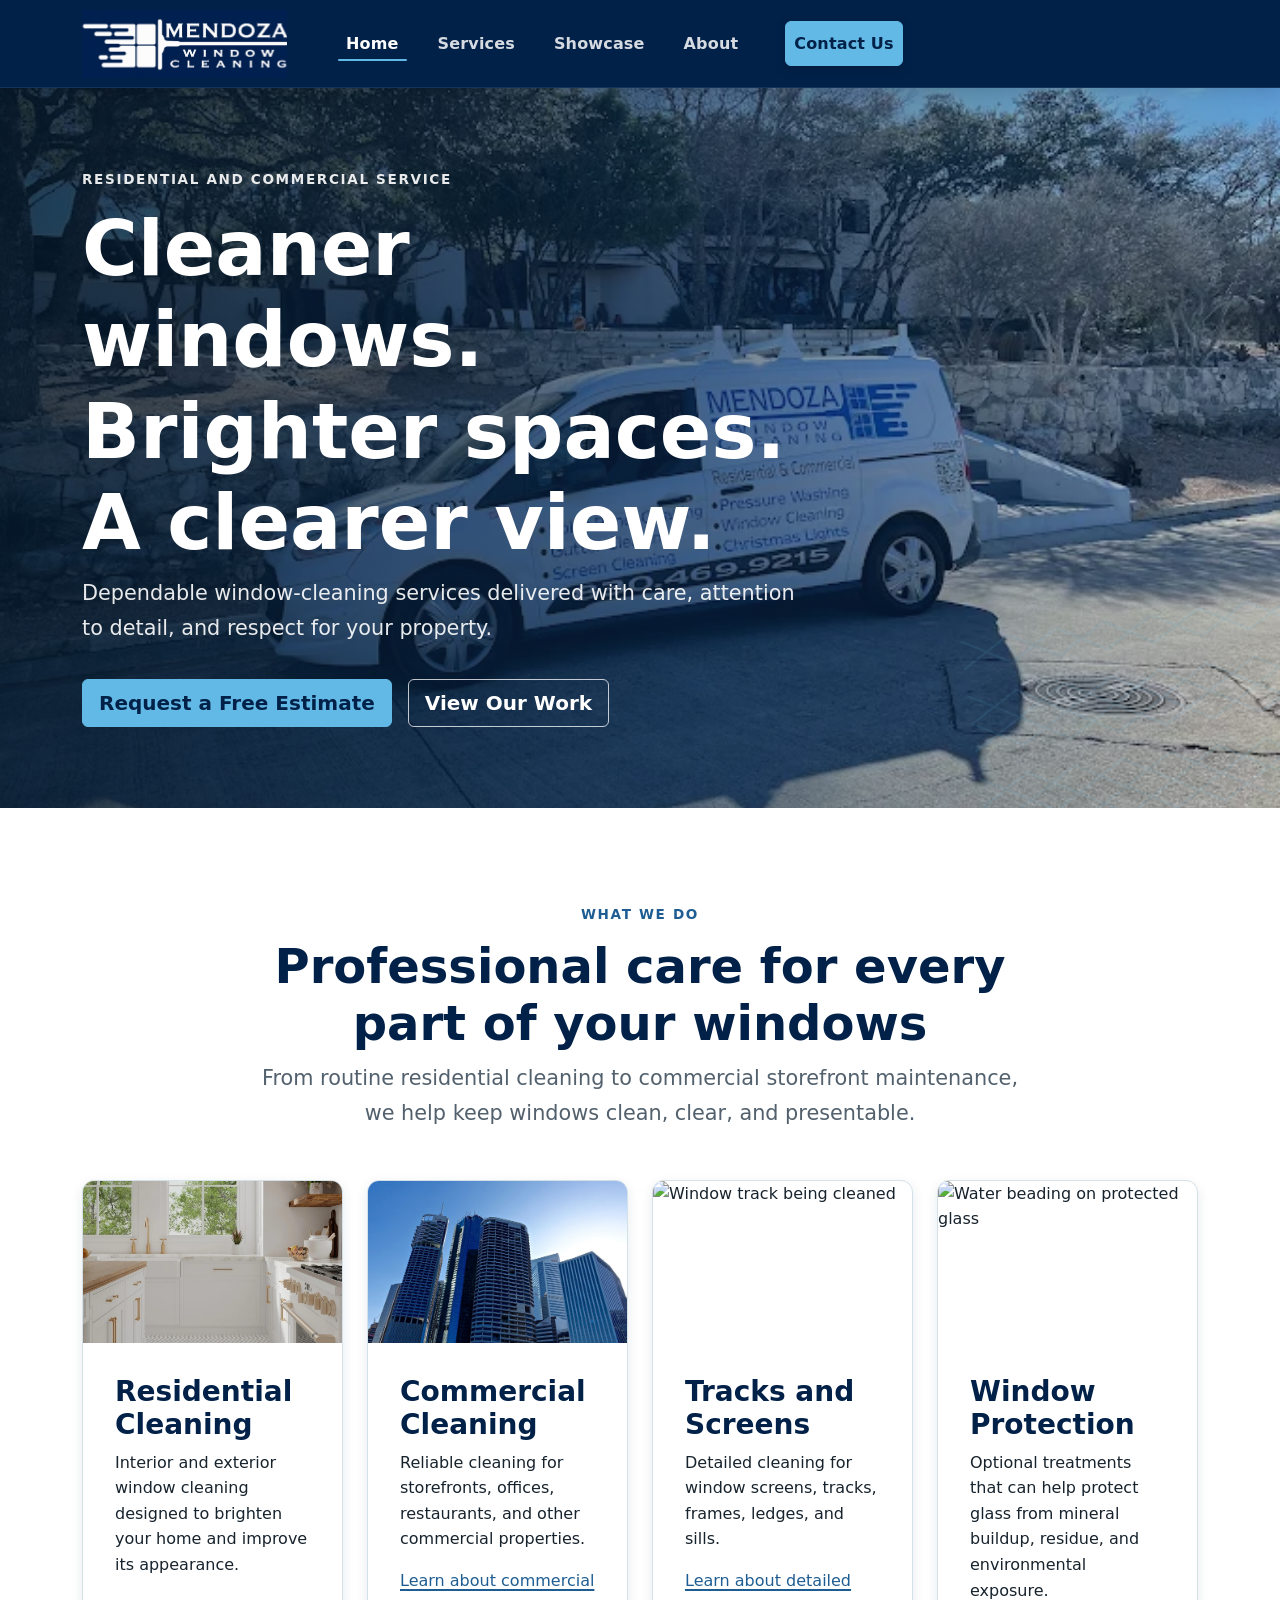
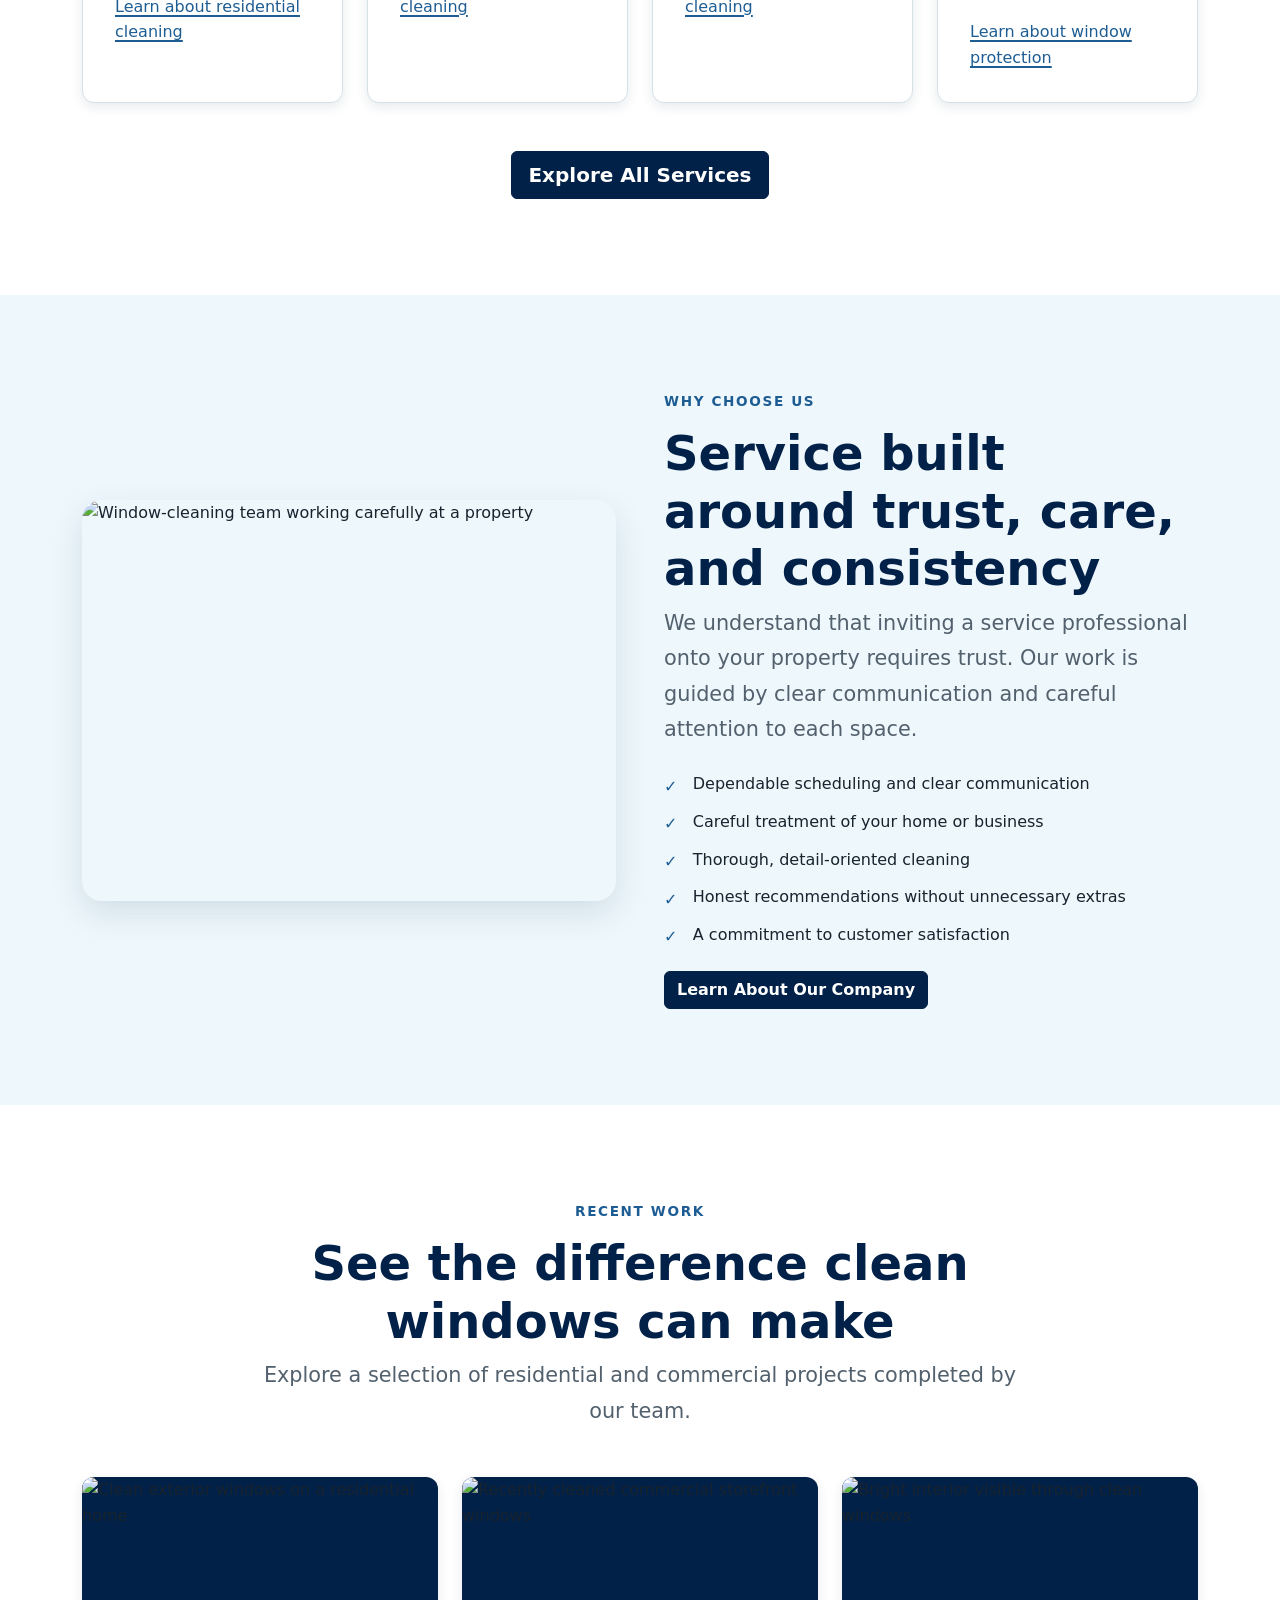
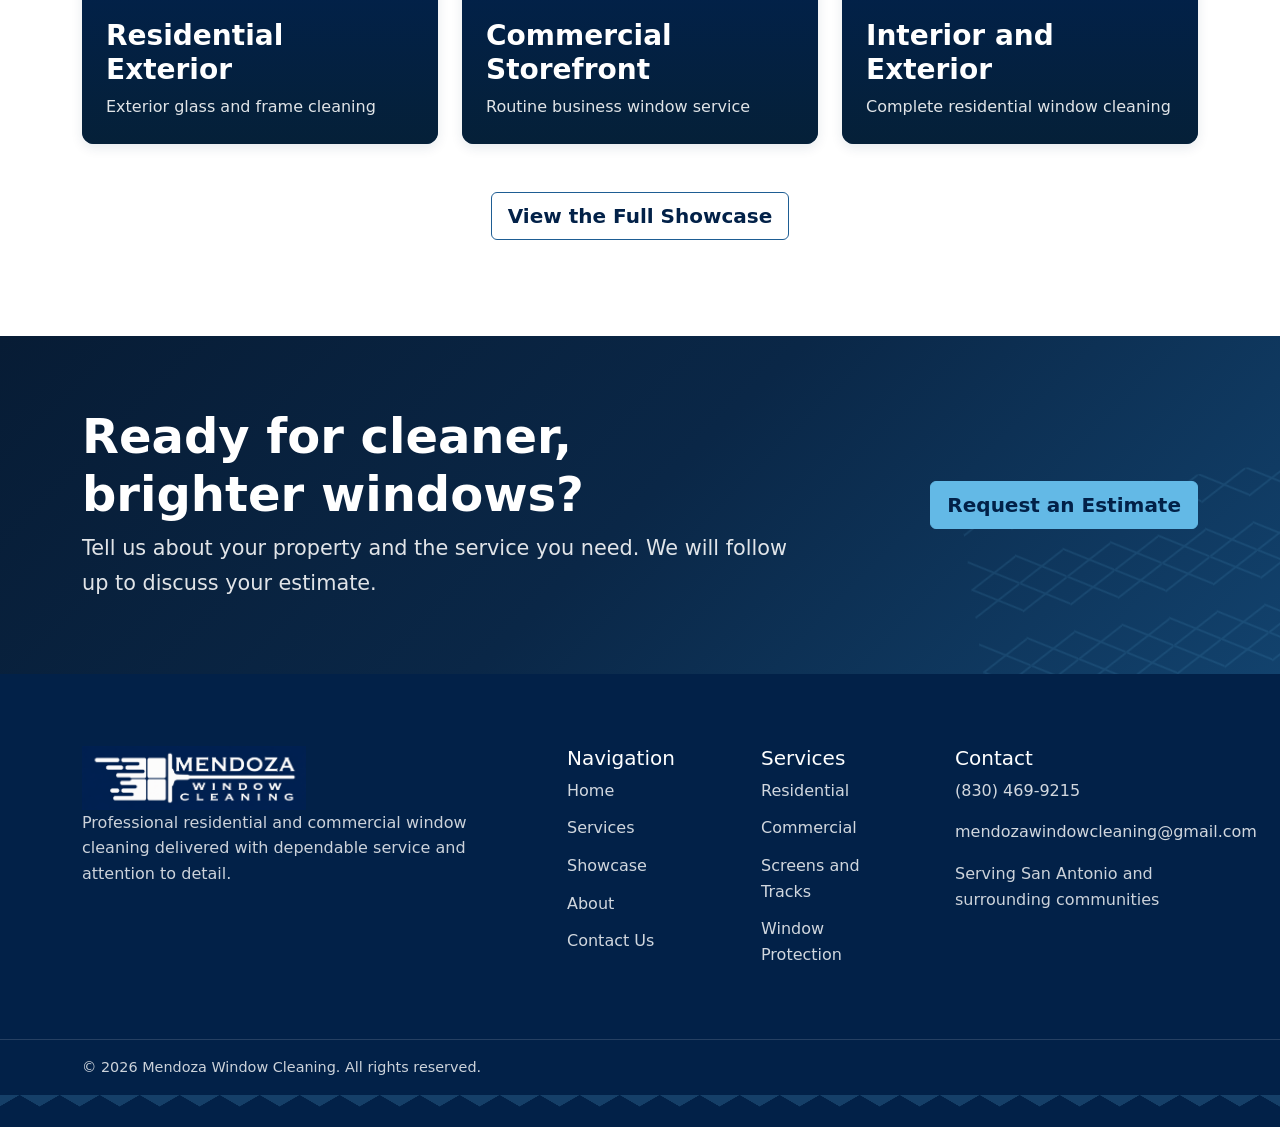
==== index.html @ c952b865 "Fixed the footer some more" ====
<!doctype html>
<html lang="en">

<head>
    <meta charset="utf-8" />
    <meta name="viewport" content="width=device-width, initial-scale=1" />
    <meta name="description" content="Professional residential and commercial window cleaning, screen cleaning, track cleaning, and window protection services." />
    <meta name="robots" content="index, follow" />
    <meta property="og:type" content="website" />
    <meta property="og:title" content="Mendoza Window Cleaning" />
    <meta property="og:description" content="Professional window cleaning with dependable service and attention to detail." />
    <meta property="og:image" content="images/social/social-preview.webp" />

    <title>
        Mendoza Window Cleaning | Residential and Commercial Window Cleaning
    </title>


    <link rel="icon" href="icons/favicon.svg" type="image/svg+xml" />
    <link rel="stylesheet" href="https://cdn.jsdelivr.net/npm/bootstrap@5.3.8/dist/css/bootstrap.min.css" />
    <link rel="stylesheet" href="css/styles.css" />
</head>

    <body>
        <a class="skip-link" href="#main-content"> Skip to main content </a>

        <header>
            <nav class="navbar navbar-expand-lg navbar-dark site-navbar" aria-label="Primary navigation">
                <div class="container">
                    <a class="navbar-brand" href="index.html" aria-label="Mendoza Window Cleaning home">
                        <img src="images/logo/mendoza_business_logo3.png" alt="Mendoza Window Cleaning" width="224" height="64" />
                    </a>

                    <button class="navbar-toggler" type="button" data-bs-toggle="collapse"
                        data-bs-target="#primary-navigation" aria-controls="primary-navigation" aria-expanded="false"
                        aria-label="Open navigation menu">
                        <span class="navbar-toggler-icon"></span>
                    </button>

                    <div class="collapse navbar-collapse" id="primary-navigation">
                        <ul class="navbar-nav">
                            <li class="nav-item">
                                <a class="nav-link" href="index.html" data-nav-link> Home </a>
                            </li>

                            <li class="nav-item">
                                <a class="nav-link" href="services.html" data-nav-link>
                                    Services
                                </a>
                            </li>

                            <li class="nav-item">
                                <a class="nav-link" href="showcase.html" data-nav-link>
                                    Showcase
                                </a>
                            </li>

                            <li class="nav-item">
                                <a class="nav-link" href="about.html" data-nav-link> About </a>
                            </li>

                            <li class="nav-item ms-lg-2">
                                <a class="nav-link nav-contact-link" href="contact.html" data-nav-link>
                                    Contact Us
                                </a>
                            </li>
                        </ul>
                    </div>
                </div>
            </nav>
        </header>

        <main id="main-content">
            <section class="hero hero--home honeycomb-accent">
                <div class="container">
                    <div class="hero-content">
                        <p class="section-eyebrow text-light-blue">
                            Residential and commercial service
                        </p>

                        <h1>Cleaner windows. Brighter spaces. A clearer view.</h1>

                        <p class="lead">
                            Dependable window-cleaning services delivered with care, attention
                            to detail, and respect for your property.
                        </p>

                        <div class="hero-actions">
                            <a class="btn btn-brand btn-lg" href="contact.html">
                                Request a Free Estimate
                            </a>

                            <a class="btn btn-white-outline btn-lg" href="showcase.html">
                                View Our Work
                            </a>
                        </div>
                    </div>
                </div>
            </section>

            <section class="site-section" aria-labelledby="services-heading">
                <div class="container">
                    <div class="section-header">
                        <p class="section-eyebrow">What we do</p>

                        <h2 id="services-heading">
                            Professional care for every part of your windows
                        </h2>

                        <p class="lead text-muted-custom">
                            From routine residential cleaning to commercial storefront
                            maintenance, we help keep windows clean, clear, and presentable.
                        </p>
                    </div>

                    <div class="row g-4">
                        <div class="col-md-6 col-xl-3">
                            <article class="service-card">
                                <img src="images/services/residential_building.jpg"
                                    alt="Window-cleaning professional cleaning a residential window" width="800"
                                    height="500" loading="lazy" />

                                <div class="service-card__body">
                                    <h3>Residential Cleaning</h3>

                                    <p>
                                        Interior and exterior window cleaning designed to brighten
                                        your home and improve its appearance.
                                    </p>

                                    <a href="services.html#residential">
                                        Learn about residential cleaning
                                    </a>
                                </div>
                            </article>
                        </div>

                        <div class="col-md-6 col-xl-3">
                            <article class="service-card">
                                <img src="images/services/commercial_building.jpg"
                                    alt="Clean windows on a commercial storefront" width="800" height="500"
                                    loading="lazy" />

                                <div class="service-card__body">
                                    <h3>Commercial Cleaning</h3>

                                    <p>
                                        Reliable cleaning for storefronts, offices, restaurants, and
                                        other commercial properties.
                                    </p>

                                    <a href="services.html#commercial">
                                        Learn about commercial cleaning
                                    </a>
                                </div>
                            </article>
                        </div>

                        <div class="col-md-6 col-xl-3">
                            <article class="service-card">
                                <img src="images/services/track-and-sill-cleaning.webp" alt="Window track being cleaned"
                                    width="800" height="500" loading="lazy" />

                                <div class="service-card__body">
                                    <h3>Tracks and Screens</h3>

                                    <p>
                                        Detailed cleaning for window screens, tracks, frames,
                                        ledges, and sills.
                                    </p>

                                    <a href="services.html#tracks">
                                        Learn about detailed cleaning
                                    </a>
                                </div>
                            </article>
                        </div>

                        <div class="col-md-6 col-xl-3">
                            <article class="service-card">
                                <img src="images/services/window-protection.webp" alt="Water beading on protected glass"
                                    width="800" height="500" loading="lazy" />

                                <div class="service-card__body">
                                    <h3>Window Protection</h3>

                                    <p>
                                        Optional treatments that can help protect glass from mineral
                                        buildup, residue, and environmental exposure.
                                    </p>

                                    <a href="services.html#protection">
                                        Learn about window protection
                                    </a>
                                </div>
                            </article>
                        </div>
                    </div>

                    <div class="text-center mt-5">
                        <a class="btn btn-brand-dark btn-lg" href="services.html">
                            Explore All Services
                        </a>
                    </div>
                </div>
            </section>

            <section class="site-section section-soft-blue" aria-labelledby="why-us-heading">
                <div class="container">
                    <div class="row align-items-center g-5">
                        <div class="col-lg-6">
                            <img class="about-image" src="images/about/team-at-work.webp"
                                alt="Window-cleaning team working carefully at a property" width="1000" height="750"
                                loading="lazy" />
                        </div>

                        <div class="col-lg-6">
                            <p class="section-eyebrow">Why choose us</p>

                            <h2 id="why-us-heading">
                                Service built around trust, care, and consistency
                            </h2>

                            <p class="lead text-muted-custom">
                                We understand that inviting a service professional onto your
                                property requires trust. Our work is guided by clear
                                communication and careful attention to each space.
                            </p>

                            <ul class="check-list">
                                <li>Dependable scheduling and clear communication</li>

                                <li>Careful treatment of your home or business</li>

                                <li>Thorough, detail-oriented cleaning</li>

                                <li>Honest recommendations without unnecessary extras</li>

                                <li>A commitment to customer satisfaction</li>
                            </ul>

                            <a class="btn btn-brand-dark mt-4" href="about.html">
                                Learn About Our Company
                            </a>
                        </div>
                    </div>
                </div>
            </section>

            <section class="site-section" aria-labelledby="showcase-heading">
                <div class="container">
                    <div class="section-header">
                        <p class="section-eyebrow">Recent work</p>

                        <h2 id="showcase-heading">
                            See the difference clean windows can make
                        </h2>

                        <p class="lead text-muted-custom">
                            Explore a selection of residential and commercial projects
                            completed by our team.
                        </p>
                    </div>

                    <div class="row g-4">
                        <div class="col-md-4">
                            <article class="gallery-card">
                                <img src="images/showcase/project-01.webp"
                                    alt="Clean exterior windows on a residential home" width="900" height="675"
                                    loading="lazy" />

                                <div class="gallery-card__content">
                                    <h3>Residential Exterior</h3>

                                    <p>Exterior glass and frame cleaning</p>
                                </div>
                            </article>
                        </div>

                        <div class="col-md-4">
                            <article class="gallery-card">
                                <img src="images/showcase/project-02.webp"
                                    alt="Recently cleaned commercial storefront windows" width="900" height="675"
                                    loading="lazy" />

                                <div class="gallery-card__content">
                                    <h3>Commercial Storefront</h3>

                                    <p>Routine business window service</p>
                                </div>
                            </article>
                        </div>

                        <div class="col-md-4">
                            <article class="gallery-card">
                                <img src="images/showcase/project-03.webp"
                                    alt="Bright interior visible through clean windows" width="900" height="675"
                                    loading="lazy" />

                                <div class="gallery-card__content">
                                    <h3>Interior and Exterior</h3>

                                    <p>Complete residential window cleaning</p>
                                </div>
                            </article>
                        </div>
                    </div>

                    <div class="text-center mt-5">
                        <a class="btn btn-brand-outline btn-lg" href="showcase.html">
                            View the Full Showcase
                        </a>
                    </div>
                </div>
            </section>

            <section class="cta-section honeycomb-accent" aria-labelledby="home-cta-heading">
                <div class="container">
                    <div class="row align-items-center g-4">
                        <div class="col-lg-8">
                            <h2 id="home-cta-heading">
                                Ready for cleaner, brighter windows?
                            </h2>

                            <p class="lead mb-0">
                                Tell us about your property and the service you need. We will
                                follow up to discuss your estimate.
                            </p>
                        </div>

                        <div class="col-lg-4 text-lg-end">
                            <a class="btn btn-brand btn-lg" href="contact.html">
                                Request an Estimate
                            </a>
                        </div>
                    </div>
                </div>
            </section>
        </main>

        <footer class="site-footer honeycomb-strip">
        <div class="site-footer__main">
            <div class="container">
                <div class="row g-5">
                    <div class="col-lg-5">
                        <img class="site-footer__logo" src="images/logo/mendoza_business_logo3.png"
                            alt="ClearView Window Cleaning" width="224" height="64" loading="lazy">

                        <p>
                            Professional residential and commercial window cleaning
                            delivered with dependable service and attention to detail.
                        </p>
                    </div>

                    <div class="col-6 col-lg-2">
                        <h2 class="h5">Navigation</h2>

                        <ul class="footer-links">
                            <li><a href="index.html">Home</a></li>
                            <li><a href="services.html">Services</a></li>
                            <li><a href="showcase.html">Showcase</a></li>
                            <li><a href="about.html">About</a></li>
                            <li><a href="contact.html">Contact Us</a></li>
                        </ul>
                    </div>

                    <div class="col-6 col-lg-2">
                        <h2 class="h5">Services</h2>

                        <ul class="footer-links">
                            <li>
                                <a href="services.html#residential">
                                    Residential
                                </a>
                            </li>

                            <li>
                                <a href="services.html#commercial">
                                    Commercial
                                </a>
                            </li>

                            <li>
                                <a href="services.html#tracks">
                                    Screens and Tracks
                                </a>
                            </li>

                            <li>
                                <a href="services.html#protection">
                                    Window Protection
                                </a>
                            </li>
                        </ul>
                    </div>

                    <div class="col-lg-3">
                        <h2 class="h5">Contact</h2>

                        <address>
                            <p>
                                <a href="tel:+8304699215">
                                    (830) 469-9215
                                </a>
                            </p>

                            <p>
                                <a href="mailto:mendozawindowcleaning@gmail.com">
                                    mendozawindowcleaning@gmail.com
                                </a>
                            </p>

                            <p>
                                Serving San Antonio and surrounding communities
                            </p>
                        </address>
                    </div>
                </div>
            </div>
        </div>

            <div class="site-footer__bottom">
                <div class="container">
                    <p>
                        &copy;
                        <span data-current-year></span>
                        Mendoza Window Cleaning. All rights reserved.
                    </p>
                </div>
            </div>
        </footer>

        <script src="https://cdn.jsdelivr.net/npm/bootstrap@5.3.8/dist/js/bootstrap.bundle.min.js"></script>

        <script src="js/main.js"></script>
    </body>
</html>
---- css/styles.css ----
/* ==================================================
   1. Custom Properties
   ================================================== */

:root {
  /* ===== Brand Colors ===== */

  /* Matches the logo background */
  --color-primary-dark: #022148;

  /* Main brand blue */
  --color-primary: #1E5D93;

  /* Accent blue for buttons */
  --color-primary-light: #63B9E6;

  /* Very light background */
  --color-primary-soft: #EEF7FC;

  /* ===== Neutrals ===== */

  --color-white: #ffffff;
  --color-off-white: #f7fafc;
  --color-surface: #ffffff;

  --color-text: #17232d;
  --color-text-muted: #52616d;
  --color-border: #d5e1e8;

  --color-error: #a32121;
  --color-success: #176b3a;
  --color-focus: #f5c84b;

  --font-family-base:
    system-ui,
    -apple-system,
    blinkmacsystemfont,
    "Segoe UI",
    sans-serif;

  --content-width: 75rem;
  --content-width-narrow: 48rem;
  --text-width: 65ch;

  --space-1: 0.5rem;
  --space-2: 0.75rem;
  --space-3: 1rem;
  --space-4: 1.5rem;
  --space-5: 2rem;
  --space-6: 3rem;
  --space-7: 4.5rem;
  --space-8: 6rem;

  --radius-small: 0.375rem;
  --radius-medium: 0.75rem;
  --radius-large: 1.25rem;
  --radius-pill: 100rem;

  --shadow-small: 0 0.25rem 0.75rem rgb(9 47 80 / 10%);
  --shadow-card: 0 0.75rem 2rem rgb(9 47 80 / 12%);
  --shadow-navbar: 0 0.25rem 1rem rgb(0 0 0 / 12%);

  --transition-fast: 150ms ease;
  --transition-standard: 250ms ease;
}


/* ==================================================
   2. Global Styles
   ================================================== */

html {
  scroll-behavior: smooth;
}

body {
  min-height: 100vh;
  margin: 0;
  overflow-x: hidden;
  color: var(--color-text);
  background-color: var(--color-white);
  font-family: var(--font-family-base);
  line-height: 1.6;
  text-rendering: optimizelegibility;
}

img,
svg {
  display: block;
  max-width: 100%;
}

img {
  height: auto;
}

a {
  color: var(--color-primary);
  text-decoration-thickness: 0.1em;
  text-underline-offset: 0.2em;
}

a:hover {
  color: var(--color-primary-dark);
}

button,
input,
select,
textarea {
  font: inherit;
}

address {
  margin: 0;
  font-style: normal;
}

main {
  overflow: hidden;
}


/* ==================================================
   3. Typography
   ================================================== */

h1,
h2,
h3,
h4,
h5,
h6 {
  margin-top: 0;
  color: var(--color-primary-dark);
  font-weight: 700;
  line-height: 1.2;
  text-wrap: balance;
}

h1 {
  font-size: clamp(2.4rem, 6vw, 4.75rem);
}

h2 {
  font-size: clamp(1.9rem, 4vw, 3rem);
}

h3 {
  font-size: clamp(1.3rem, 2.5vw, 1.75rem);
}

p {
  max-width: var(--text-width);
}

.lead {
  font-size: clamp(1.1rem, 2vw, 1.3rem);
  line-height: 1.7;
}

.text-muted-custom {
  color: var(--color-text-muted);
}

.text-light-blue {
  color: var(--color-primary-light);
}

.section-eyebrow {
  margin-bottom: var(--space-2);
  color: var(--color-primary);
  font-size: 0.85rem;
  font-weight: 700;
  letter-spacing: 0.12em;
  text-transform: uppercase;
}


/* ==================================================
   4. Accessibility
   ================================================== */

.skip-link {
  position: fixed;
  top: var(--space-2);
  left: var(--space-2);
  z-index: 2000;
  padding: var(--space-2) var(--space-3);
  color: var(--color-white);
  background-color: var(--color-primary-dark);
  border-radius: var(--radius-small);
  transform: translateY(-200%);
  transition: transform var(--transition-fast);
}

.skip-link:focus {
  transform: translateY(0);
}

:focus-visible {
  outline: 0.2rem solid var(--color-focus);
  outline-offset: 0.2rem;
}

.visually-hidden-focusable:not(:focus, :focus-within) {
  position: absolute !important;
}

.required-indicator {
  color: var(--color-error);
}


/* ==================================================
   5. Shared Layout
   ================================================== */

.site-section {
  padding-block: clamp(4rem, 8vw, var(--space-8));
}

.site-section-sm {
  padding-block: clamp(2.5rem, 5vw, var(--space-6));
}

.section-light {
  background-color: var(--color-off-white);
}

.section-soft-blue {
  background-color: var(--color-primary-soft);
}

.section-dark {
  color: var(--color-white);
  background-color: var(--color-primary-dark);
}

.section-dark h2,
.section-dark h3 {
  color: var(--color-white);
}

.section-header {
  max-width: var(--content-width-narrow);
  margin-inline: auto;
  margin-bottom: clamp(2rem, 5vw, var(--space-6));
  text-align: center;
}

.section-header p {
  margin-inline: auto;
}

.content-narrow {
  max-width: var(--content-width-narrow);
}

.content-centered {
  margin-inline: auto;
}


/* ==================================================
   6. Header and Navigation
   ================================================== */

.site-navbar {
  position: relative;
  z-index: 1030;
  min-height: 5.5rem;
  padding-block: 0.5rem;
  background-color: var(--color-primary-dark);
  border-bottom: 0.0625rem solid rgb(255 255 255 / 8%);
  box-shadow: var(--shadow-navbar);
}

.site-navbar .container {
  display: flex;
  align-items: center;
  justify-content: flex-start;
  gap: clamp(1.5rem, 4vw, 4rem);
}

/* Logo */

.site-navbar .navbar-brand {
  display: flex;
  align-items: center;
  flex: 0 0 auto;
  width: clamp(12rem, 16vw, 15rem);
  height: 4.25rem;
  padding: 0;
  margin: 0;
  overflow: hidden;
  background-color: var(--color-primary-dark);
}

.site-navbar .navbar-brand img {
  display: block;
  width: 100%;
  height: 100%;
  max-width: none;
  max-height: none;
  object-fit: cover;
  object-position: center;
  transform: scale(1.12);
}

/* Navigation container */

.site-navbar .navbar-collapse {
  flex: 0 1 auto;
}

.site-navbar .navbar-nav {
  display: flex;
  align-items: center;
  gap: clamp(1rem, 1.8vw, 1.75rem);
  margin: 0 !important;
}

/* Individual navigation items */

.site-navbar .nav-item {
  display: flex;
  align-items: center;
}

.site-navbar .nav-link {
  position: relative;
  padding: 0.8rem 0;
  color: rgb(255 255 255 / 84%);
  background-color: transparent;
  font-size: 1rem;
  font-weight: 600;
  letter-spacing: 0.01em;
  line-height: 1.2;
  border-radius: 0;
  transition:
    color var(--transition-fast),
    opacity var(--transition-fast);
}

.site-navbar .nav-link::after {
  position: absolute;
  right: 0;
  bottom: 0.3rem;
  left: 0;
  height: 0.125rem;
  content: "";
  background-color: var(--color-primary-light);
  border-radius: var(--radius-pill);
  transform: scaleX(0);
  transform-origin: center;
  transition: transform var(--transition-fast);
}

.site-navbar .nav-link:hover,
.site-navbar .nav-link:focus-visible {
  color: var(--color-white);
  background-color: transparent;
}

.site-navbar .nav-link:hover::after,
.site-navbar .nav-link:focus-visible::after {
  transform: scaleX(0.45);
}

/* Current page */

.site-navbar .nav-link.active,
.site-navbar .nav-link[aria-current="page"] {
  color: var(--color-white);
  background-color: transparent;
}

.site-navbar .nav-link.active::after,
.site-navbar .nav-link[aria-current="page"]::after {
  transform: scaleX(1);
}

/* Contact call-to-action */

.site-navbar .nav-contact-link {
  padding: 0.75rem 1.1rem;
  margin-left: var(--space-1);
  color: var(--color-primary-dark) !important;
  background-color: var(--color-primary-light);
  border: 0.0625rem solid var(--color-primary-light);
  border-radius: var(--radius-small);
  box-shadow: 0 0.25rem 0.75rem rgb(0 0 0 / 12%);
  transition:
    color var(--transition-fast),
    background-color var(--transition-fast),
    border-color var(--transition-fast),
    box-shadow var(--transition-fast),
    transform var(--transition-fast);
}

.site-navbar .nav-contact-link::after {
  display: none;
}

.site-navbar .nav-contact-link:hover,
.site-navbar .nav-contact-link:focus-visible {
  color: var(--color-white) !important;
  background-color: var(--color-primary);
  border-color: var(--color-primary);
  box-shadow: 0 0.4rem 1rem rgb(0 0 0 / 18%);
  transform: translateY(-0.1rem);
}

.site-navbar .nav-contact-link.active,
.site-navbar .nav-contact-link[aria-current="page"] {
  color: var(--color-white) !important;
  background-color: var(--color-primary);
  border-color: var(--color-primary);
}

/* Mobile menu button */

.site-navbar .navbar-toggler {
  padding: 0.55rem 0.7rem;
  margin-left: auto;
  color: var(--color-white);
  background-color: transparent;
  border-color: rgb(255 255 255 / 35%);
  border-radius: var(--radius-small);
}

.site-navbar .navbar-toggler:hover {
  background-color: rgb(255 255 255 / 8%);
}

.site-navbar .navbar-toggler:focus {
  box-shadow: 0 0 0 0.2rem rgb(99 185 230 / 35%);
}


/* ==================================================
   7. Hero Sections
   ================================================== */

.hero {
  position: relative;
  display: grid;
  min-height: clamp(34rem, 80svh, 48rem);
  align-items: center;
  isolation: isolate;
  color: var(--color-white);
  background-color: var(--color-primary-dark);
  background-position: center;
  background-size: cover;
}

.hero::before {
  position: absolute;
  z-index: -2;
  inset: 0;
  content: "";
  background:
    radial-gradient(
      circle at top right,
      rgb(28 89 138 / 18%),
      transparent 40%
    ),
    linear-gradient(
      90deg,
      rgb(5 25 44 / 82%) 0%,
      rgb(10 39 71 / 58%) 55%,
      rgb(10 39 71 / 15%) 100%
    );
}

.hero-content {
  max-width: 46rem;
  padding-block: var(--space-7);
}

.hero h1 {
  color: var(--color-white);
}

.hero p {
  color: rgb(255 255 255 / 90%);
}

.hero-actions {
  display: flex;
  flex-wrap: wrap;
  gap: var(--space-3);
  margin-top: var(--space-5);
}

.page-hero {
  position: relative;
  padding-block: clamp(4.5rem, 10vw, 7rem);
  overflow: hidden;
  color: var(--color-white);
    background:
        linear-gradient(
            135deg,
            #071C35 0%,
            #0A2747 55%,
            #12426D 100%
        );
}

.page-hero h1 {
  color: var(--color-white);
}

.page-hero p {
  color: rgb(255 255 255 / 88%);
}

.hero--home {
  background-image: url("../images/logo/business_vehicle2.png");
}

/* ==================================================
   8. Buttons
   ================================================== */

.btn {
  border-radius: var(--radius-small);
  font-weight: 700;
  transition:
    transform var(--transition-fast),
    background-color var(--transition-fast),
    border-color var(--transition-fast),
    color var(--transition-fast),
    box-shadow var(--transition-fast);
}

.btn:hover {
  transform: translateY(-0.1rem);
}

.btn-brand {
  color: var(--color-primary-dark);
  background-color: var(--color-primary-light);
  border-color: var(--color-primary-light);
}

.btn-brand:hover,
.btn-brand:focus-visible {
  color: var(--color-white);
  background-color: var(--color-primary);
  border-color: var(--color-primary);
}

.btn-brand-dark {
  color: var(--color-white);
  background-color: var(--color-primary-dark);
  border-color: var(--color-primary-dark);
}

.btn-brand-dark:hover,
.btn-brand-dark:focus-visible {
  color: var(--color-white);
  background-color: var(--color-primary);
  border-color: var(--color-primary);
}

.btn-brand-outline {
  color: var(--color-primary-dark);
  background-color: transparent;
  border-color: var(--color-primary);
}

.btn-brand-outline:hover,
.btn-brand-outline:focus-visible,
.btn-brand-outline.active {
  color: var(--color-white);
  background-color: var(--color-primary);
  border-color: var(--color-primary);
}

.btn-white-outline {
  color: var(--color-white);
  background-color: transparent;
  border-color: rgb(255 255 255 / 75%);
}

.btn-white-outline:hover,
.btn-white-outline:focus-visible {
  color: var(--color-primary-dark);
  background-color: var(--color-white);
  border-color: var(--color-white);
}


/* ==================================================
   9. Cards
   ================================================== */

.service-card,
.feature-card,
.value-card {
  height: 100%;
  overflow: hidden;
  background-color: var(--color-surface);
  border: 0.0625rem solid var(--color-border);
  border-radius: var(--radius-medium);
  box-shadow: var(--shadow-small);
  transition:
    transform var(--transition-standard),
    box-shadow var(--transition-standard);
}

.service-card:hover,
.feature-card:hover,
.value-card:hover {
  transform: translateY(-0.35rem);
  box-shadow: var(--shadow-card);
}

.service-card img {
  width: 100%;
  aspect-ratio: 16 / 10;
  object-fit: cover;
}

.service-card__body,
.feature-card__body,
.value-card__body {
  padding: clamp(1.25rem, 3vw, var(--space-5));
}

.service-card__icon,
.feature-card__icon {
  display: inline-grid;
  width: 3.5rem;
  aspect-ratio: 1;
  margin-bottom: var(--space-4);
  place-items: center;
  color: var(--color-primary-dark);
  background-color: var(--color-primary-soft);
  border-radius: 50%;
}

.service-card__icon svg,
.feature-card__icon svg {
  width: 1.75rem;
  height: 1.75rem;
}


/* ==================================================
   10. Service Detail Sections
   ================================================== */

.service-detail {
  padding-block: var(--space-6);
  border-bottom: 0.0625rem solid var(--color-border);
}

.service-detail:last-child {
  border-bottom: 0;
}

.service-detail__image {
  width: 100%;
  aspect-ratio: 4 / 3;
  object-fit: cover;
  border-radius: var(--radius-large);
  box-shadow: var(--shadow-card);
}

.check-list {
  display: grid;
  gap: var(--space-2);
  padding: 0;
  margin: var(--space-4) 0 0;
  list-style: none;
}

.check-list li {
  position: relative;
  padding-left: 1.8rem;
}

.check-list li::before {
  position: absolute;
  top: 0.15em;
  left: 0;
  color: var(--color-primary);
  content: "✓";
  font-weight: 800;
}


/* ==================================================
   11. Showcase Gallery
   ================================================== */

.gallery-filters {
  display: flex;
  flex-wrap: wrap;
  justify-content: center;
  gap: var(--space-2);
  margin-bottom: var(--space-5);
}

.gallery-item {
  transition:
    opacity var(--transition-standard),
    transform var(--transition-standard);
}

.gallery-item[hidden] {
  display: none;
}

.gallery-card {
  position: relative;
  height: 100%;
  overflow: hidden;
  background-color: var(--color-primary-dark);
  border-radius: var(--radius-medium);
  box-shadow: var(--shadow-small);
}

.gallery-card img {
  width: 100%;
  aspect-ratio: 4 / 3;
  object-fit: cover;
  transition:
    transform var(--transition-standard),
    opacity var(--transition-standard);
}

.gallery-card:hover img {
  opacity: 0.82;
  transform: scale(1.035);
}

.gallery-card__content {
  position: absolute;
  right: 0;
  bottom: 0;
  left: 0;
  padding: var(--space-4);
  color: var(--color-white);
  background:
    linear-gradient(
      0deg,
      rgb(5 32 55 / 92%),
      rgb(5 32 55 / 0%)
    );
}

.gallery-card__content h2,
.gallery-card__content h3 {
  margin-bottom: var(--space-1);
  color: var(--color-white);
}

.gallery-card__content p {
  margin: 0;
  color: rgb(255 255 255 / 88%);
}


/* ==================================================
   12. About Page
   ================================================== */

.about-image {
  width: 100%;
  aspect-ratio: 4 / 3;
  object-fit: cover;
  border-radius: var(--radius-large);
  box-shadow: var(--shadow-card);
}

.stat {
  padding: var(--space-4);
  text-align: center;
  background-color: var(--color-primary-soft);
  border-radius: var(--radius-medium);
}

.stat__number {
  display: block;
  color: var(--color-primary-dark);
  font-size: clamp(2rem, 5vw, 3.25rem);
  font-weight: 800;
  line-height: 1;
}

.stat__label {
  display: block;
  margin-top: var(--space-2);
  color: var(--color-text-muted);
  font-weight: 600;
}


/* ==================================================
   13. Contact Page and Forms
   ================================================== */

.contact-card {
  /* height: 100%; */
  padding: clamp(1.5rem, 4vw, var(--space-6));
  background-color: var(--color-white);
  border: 0.0625rem solid var(--color-border);
  border-radius: var(--radius-large);
  box-shadow: var(--shadow-card);
}

.contact-details {
  display: grid;
  gap: var(--space-4);
  padding: 0;
  margin: 0;
  list-style: none;
}

.contact-details__item {
  display: grid;
  grid-template-columns: auto 1fr;
  gap: var(--space-3);
  align-items: start;
}

.contact-details__icon {
  display: grid;
  width: 2.75rem;
  aspect-ratio: 1;
  place-items: center;
  color: var(--color-primary-dark);
  background-color: var(--color-primary-soft);
  border-radius: 50%;
}

.form-label {
  color: var(--color-primary-dark);
  font-weight: 700;
}

.form-control,
.form-select {
  min-height: 3rem;
  color: var(--color-text);
  background-color: var(--color-white);
  border-color: var(--color-border);
  border-radius: var(--radius-small);
}

textarea.form-control {
  min-height: 10rem;
  resize: vertical;
}

.form-control:focus,
.form-select:focus {
  border-color: var(--color-primary);
  box-shadow: 0 0 0 0.2rem rgb(23 109 163 / 20%);
}

.form-control.is-invalid,
.form-select.is-invalid {
  border-color: var(--color-error);
}

.form-status {
  display: none;
  padding: var(--space-3);
  margin-top: var(--space-4);
  border-radius: var(--radius-small);
}

.form-status.is-visible {
  display: block;
}

.form-status--success {
  color: var(--color-success);
  background-color: rgb(23 107 58 / 10%);
  border: 0.0625rem solid rgb(23 107 58 / 35%);
}

.form-status--error {
  color: var(--color-error);
  background-color: rgb(163 33 33 / 10%);
  border: 0.0625rem solid rgb(163 33 33 / 35%);
}


/* ==================================================
   14. Call-to-Action Sections
   ================================================== */

.cta-section {
  position: relative;
  padding-block: clamp(3.5rem, 8vw, var(--space-7));
  overflow: hidden;
  isolation: isolate;
  color: var(--color-white);
    background:
        linear-gradient(
            135deg,
            #071C35,
            #0A2747,
            #12426D
        );
}

.cta-section h2 {
  color: var(--color-white);
}

.cta-section p {
  color: rgb(255 255 255 / 88%);
}


/* ==================================================
   15. Honeycomb Decorations
   ================================================== */

.honeycomb-accent {
  position: relative;
  overflow: hidden;
}

.honeycomb-accent::after {
  position: absolute;
  right: -3rem;
  bottom: -4rem;
  z-index: -1;
  width: 22rem;
  height: 16rem;
  content: "";
  opacity: 0.12;
  background-image:
    linear-gradient(
      30deg,
      transparent 24%,
      currentcolor 25%,
      currentcolor 26%,
      transparent 27%,
      transparent 74%,
      currentcolor 75%,
      currentcolor 76%,
      transparent 77%
    ),
    linear-gradient(
      150deg,
      transparent 24%,
      currentcolor 25%,
      currentcolor 26%,
      transparent 27%,
      transparent 74%,
      currentcolor 75%,
      currentcolor 76%,
      transparent 77%
    );
  background-size: 3rem 5.2rem;
  color: var(--color-primary-light);
  pointer-events: none;
  transform: rotate(-8deg);
}

.honeycomb-strip {
  position: relative;
}

.honeycomb-strip::after {
  display: block;
  height: 2rem;
  content: "";
  opacity: 0.2;
  background:
    linear-gradient(
      30deg,
      var(--color-primary-light) 12%,
      transparent 12.5%,
      transparent 87%,
      var(--color-primary-light) 87.5%
    ),
    linear-gradient(
      150deg,
      var(--color-primary-light) 12%,
      transparent 12.5%,
      transparent 87%,
      var(--color-primary-light) 87.5%
    );
  background-size: 2.5rem 4.3rem;
}


/* ==================================================
   16. Footer
   ================================================== */

.site-footer {
  color: rgb(255 255 255 / 80%);
  background-color: var(--color-primary-dark);
}

.site-footer__main {
  padding-block: var(--space-7);
}

.site-footer h2,
.site-footer h3 {
  color: var(--color-white);
}

.site-footer a {
  color: rgb(255 255 255 / 82%);
  text-decoration: none;
}

.site-footer a:hover,
.site-footer a:focus-visible {
  color: var(--color-primary-light);
  text-decoration: underline;
}

.site-footer__logo {
  display: block;
  width: 14rem;
  height: 4rem;
  object-fit: cover;
  object-position: center;
  background-color: var(--color-primary-dark);
}

.footer-links {
  display: grid;
  gap: var(--space-2);
  padding: 0;
  margin: 0;
  list-style: none;
}

.site-footer__bottom {
  padding-block: var(--space-3);
  border-top: 0.0625rem solid rgb(255 255 255 / 14%);
}

.site-footer__bottom p {
  margin: 0;
  font-size: 0.9rem;
}


/* ==================================================
   17. Responsive Adjustments
   ================================================== */

@media (max-width: 61.999em) {
  .site-navbar {
    min-height: 5rem;
  }

  .site-navbar .container {
    justify-content: space-between;
    gap: var(--space-3);
  }

  .site-navbar .navbar-brand {
    width: min(12rem, 58vw);
    height: 3.75rem;
  }

  .site-navbar .navbar-brand img {
    transform: scale(1.1);
  }

  .site-navbar .navbar-collapse {
    flex-basis: 100%;
    margin-top: var(--space-3);
    padding: var(--space-3);
    background-color: #051729;
    border: 0.0625rem solid rgb(255 255 255 / 9%);
    border-radius: var(--radius-medium);
    box-shadow: var(--shadow-card);
  }

  .site-navbar .navbar-nav {
    align-items: stretch;
    gap: 0;
    margin: 0 !important;
  }

  .site-navbar .nav-item {
    display: block;
  }

  .site-navbar .nav-link {
    width: 100%;
    padding: var(--space-3);
    border-bottom: 0.0625rem solid rgb(255 255 255 / 8%);
  }

  .site-navbar .nav-link::after {
    top: 50%;
    right: auto;
    bottom: auto;
    left: 0;
    width: 0.1875rem;
    height: 1.5rem;
    transform: translateY(-50%) scaleY(0);
  }

  .site-navbar .nav-link:hover::after,
  .site-navbar .nav-link:focus-visible::after {
    transform: translateY(-50%) scaleY(0.5);
  }

  .site-navbar .nav-link.active::after,
  .site-navbar .nav-link[aria-current="page"]::after {
    transform: translateY(-50%) scaleY(1);
  }

  .site-navbar .nav-contact-link {
    width: 100%;
    margin-top: var(--space-3);
    margin-left: 0;
    text-align: center;
    border-bottom: 0;
  }

  .site-navbar .nav-contact-link::after {
    display: none;
  }

  .col-lg-7 > .contact-card {
    height: 100%;
  }
}

@media (max-width: 47.999em) {
  .hero {
    min-height: 38rem;
    background-position: 60% center;
  }

  .hero::before {
    background:
      linear-gradient(
        90deg,
        rgb(5 32 55 / 84%),
        rgb(9 47 80 / 58%)
      );
  }

  .hero-actions {
    align-items: stretch;
    flex-direction: column;
  }

  .hero-actions .btn {
    width: 100%;
  }

  .gallery-filters .btn {
    flex: 1 1 auto;
  }
}


/* ==================================================
   18. Reduced Motion
   ================================================== */

@media (prefers-reduced-motion: reduce) {
  html {
    scroll-behavior: auto;
  }

  *,
  *::before,
  *::after {
    scroll-behavior: auto !important;
    transition-duration: 0.01ms !important;
    animation-duration: 0.01ms !important;
    animation-iteration-count: 1 !important;
  }

  .btn:hover,
  .service-card:hover,
  .feature-card:hover,
  .value-card:hover {
    transform: none;
  }
}


/* ==================================================
   19. Print Styles
   ================================================== */

@media print {
  .site-navbar,
  .site-footer,
  .hero-actions,
  .cta-section,
  .gallery-filters {
    display: none !important;
  }

  body {
    color: #000000;
    background: #ffffff;
  }

  a {
    color: inherit;
    text-decoration: underline;
  }
}
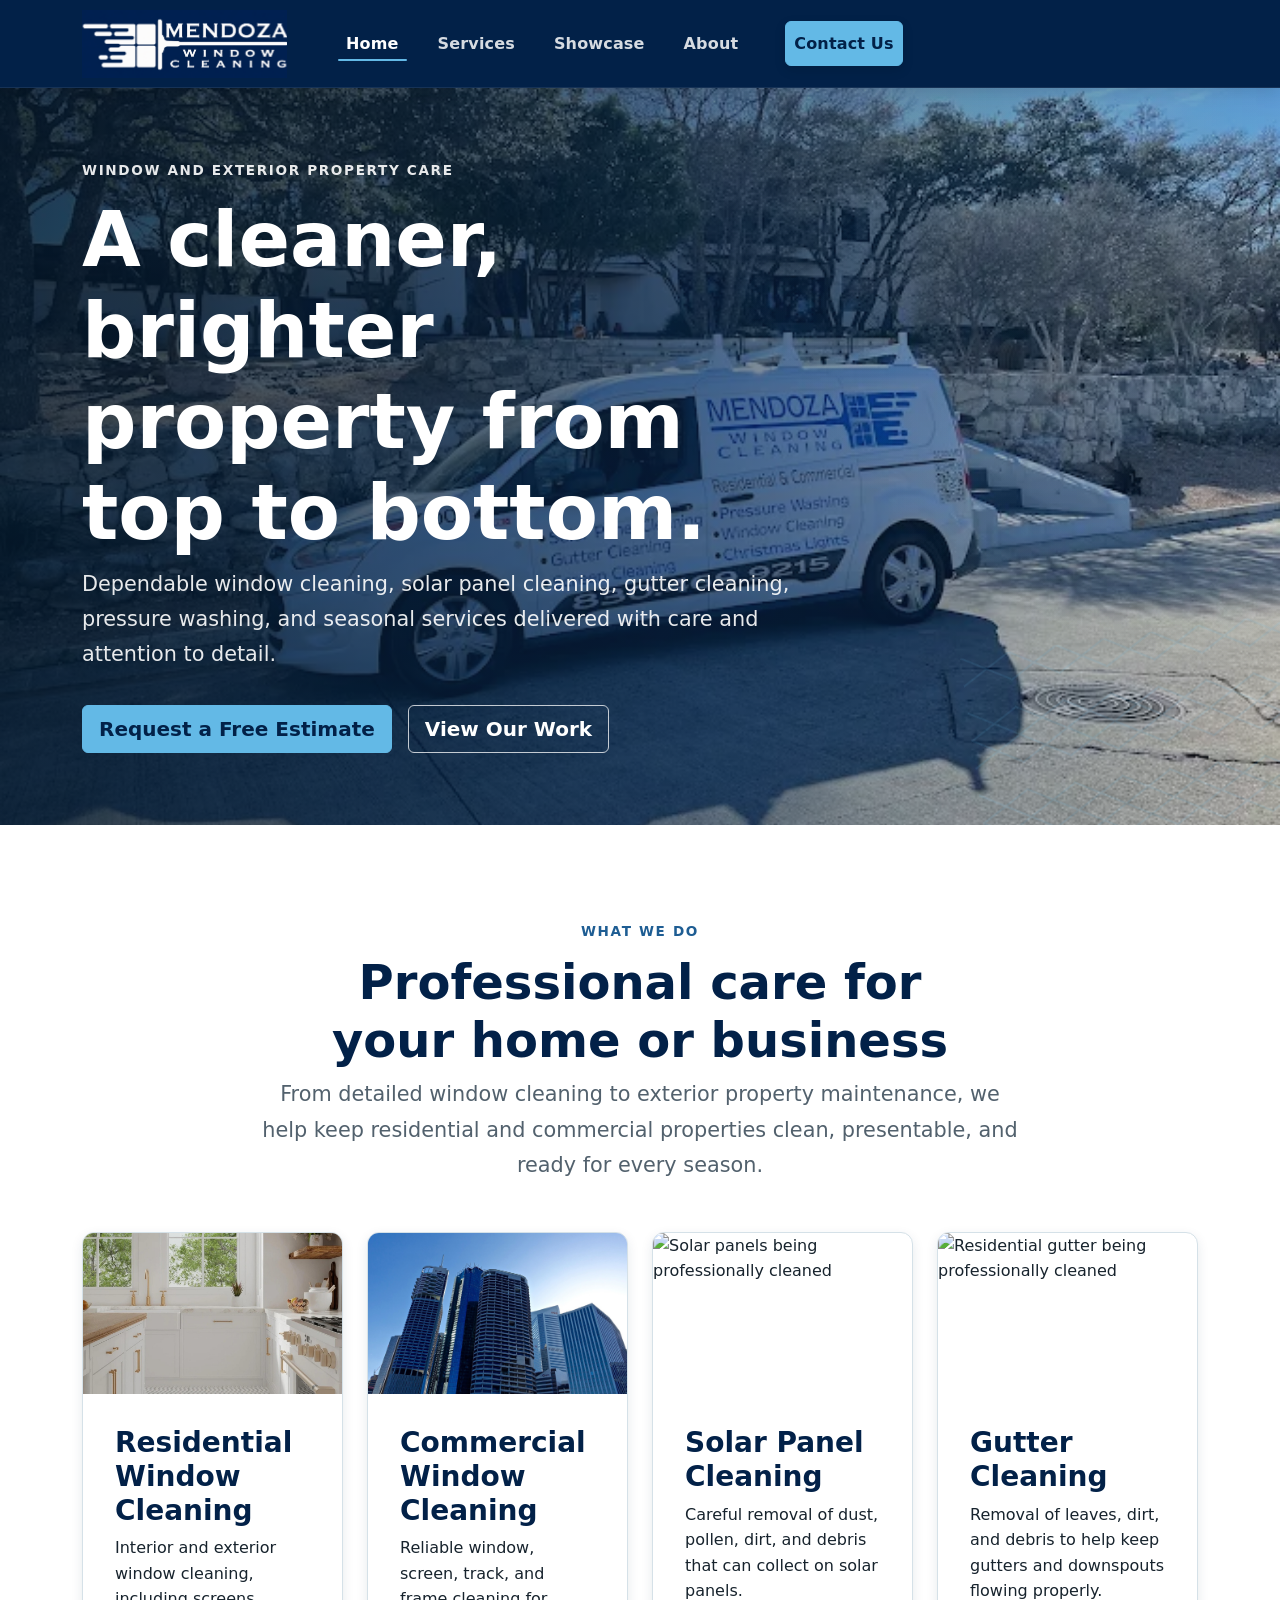
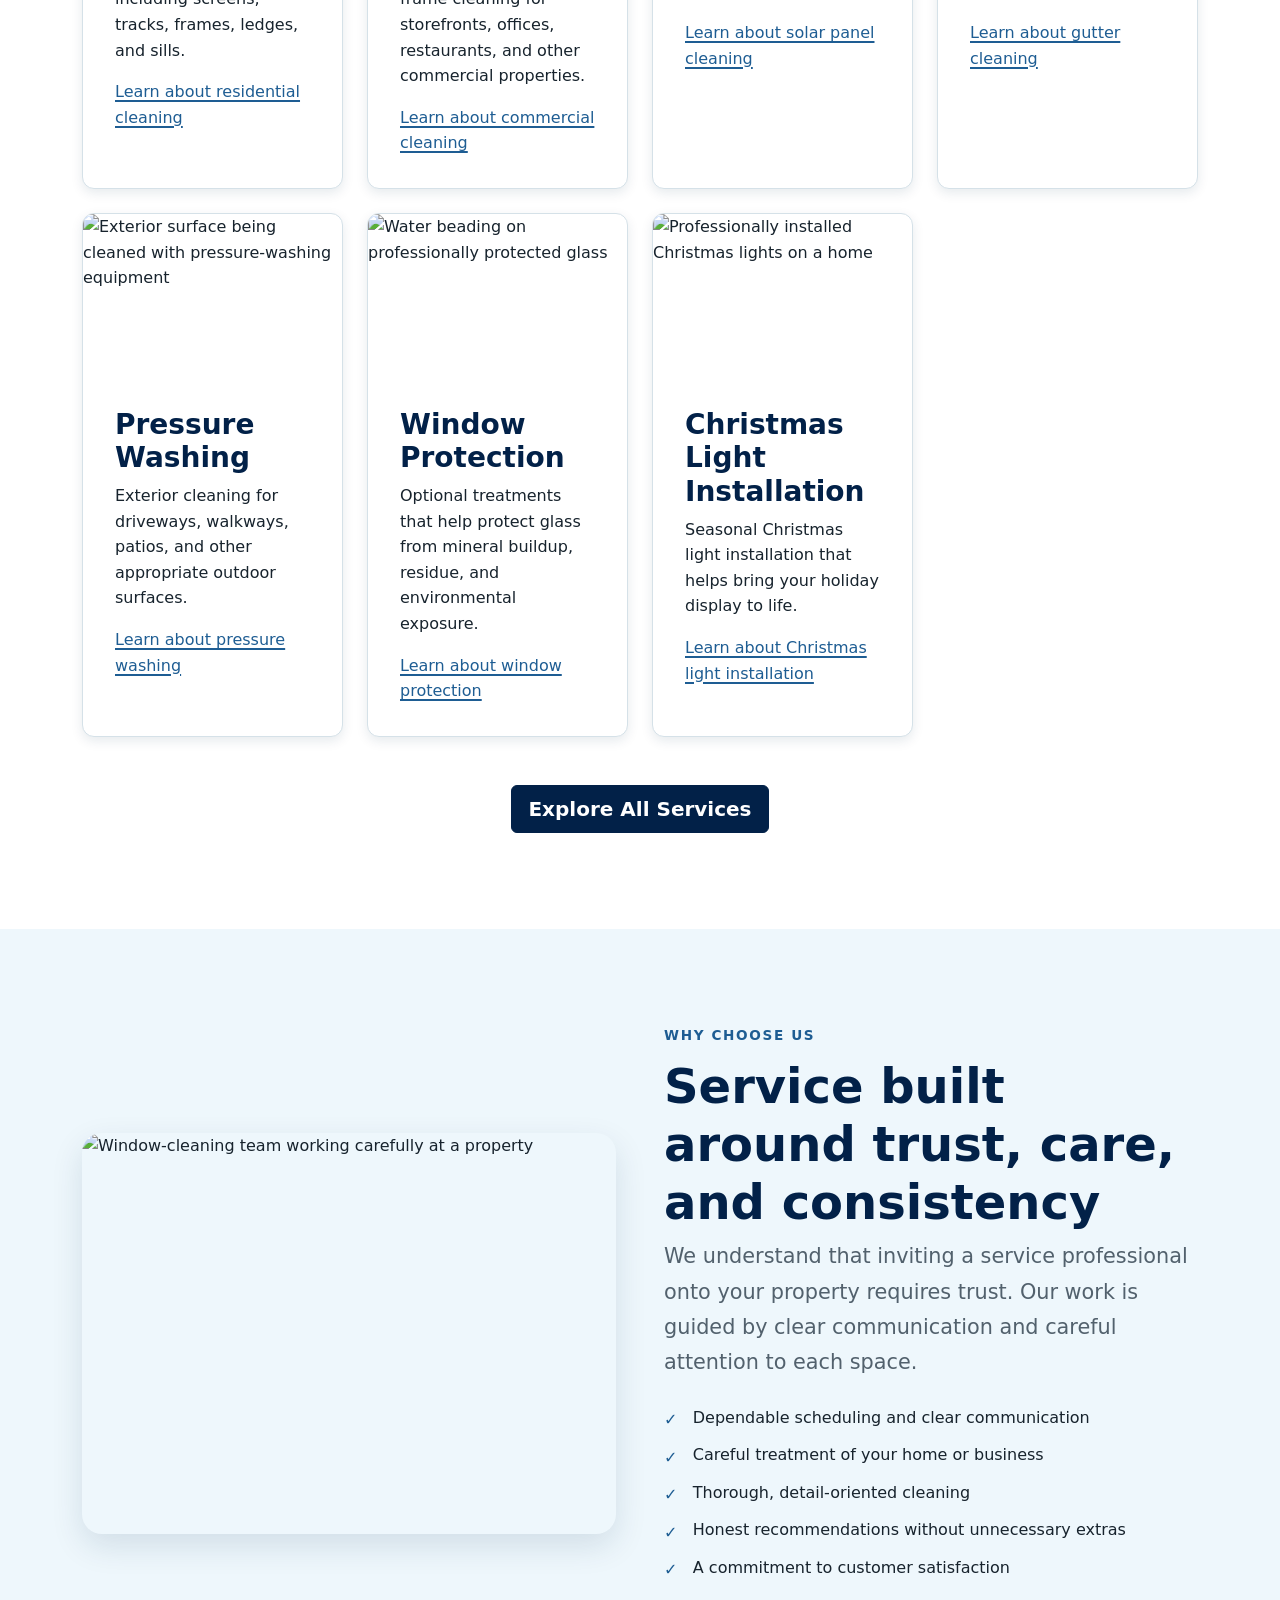
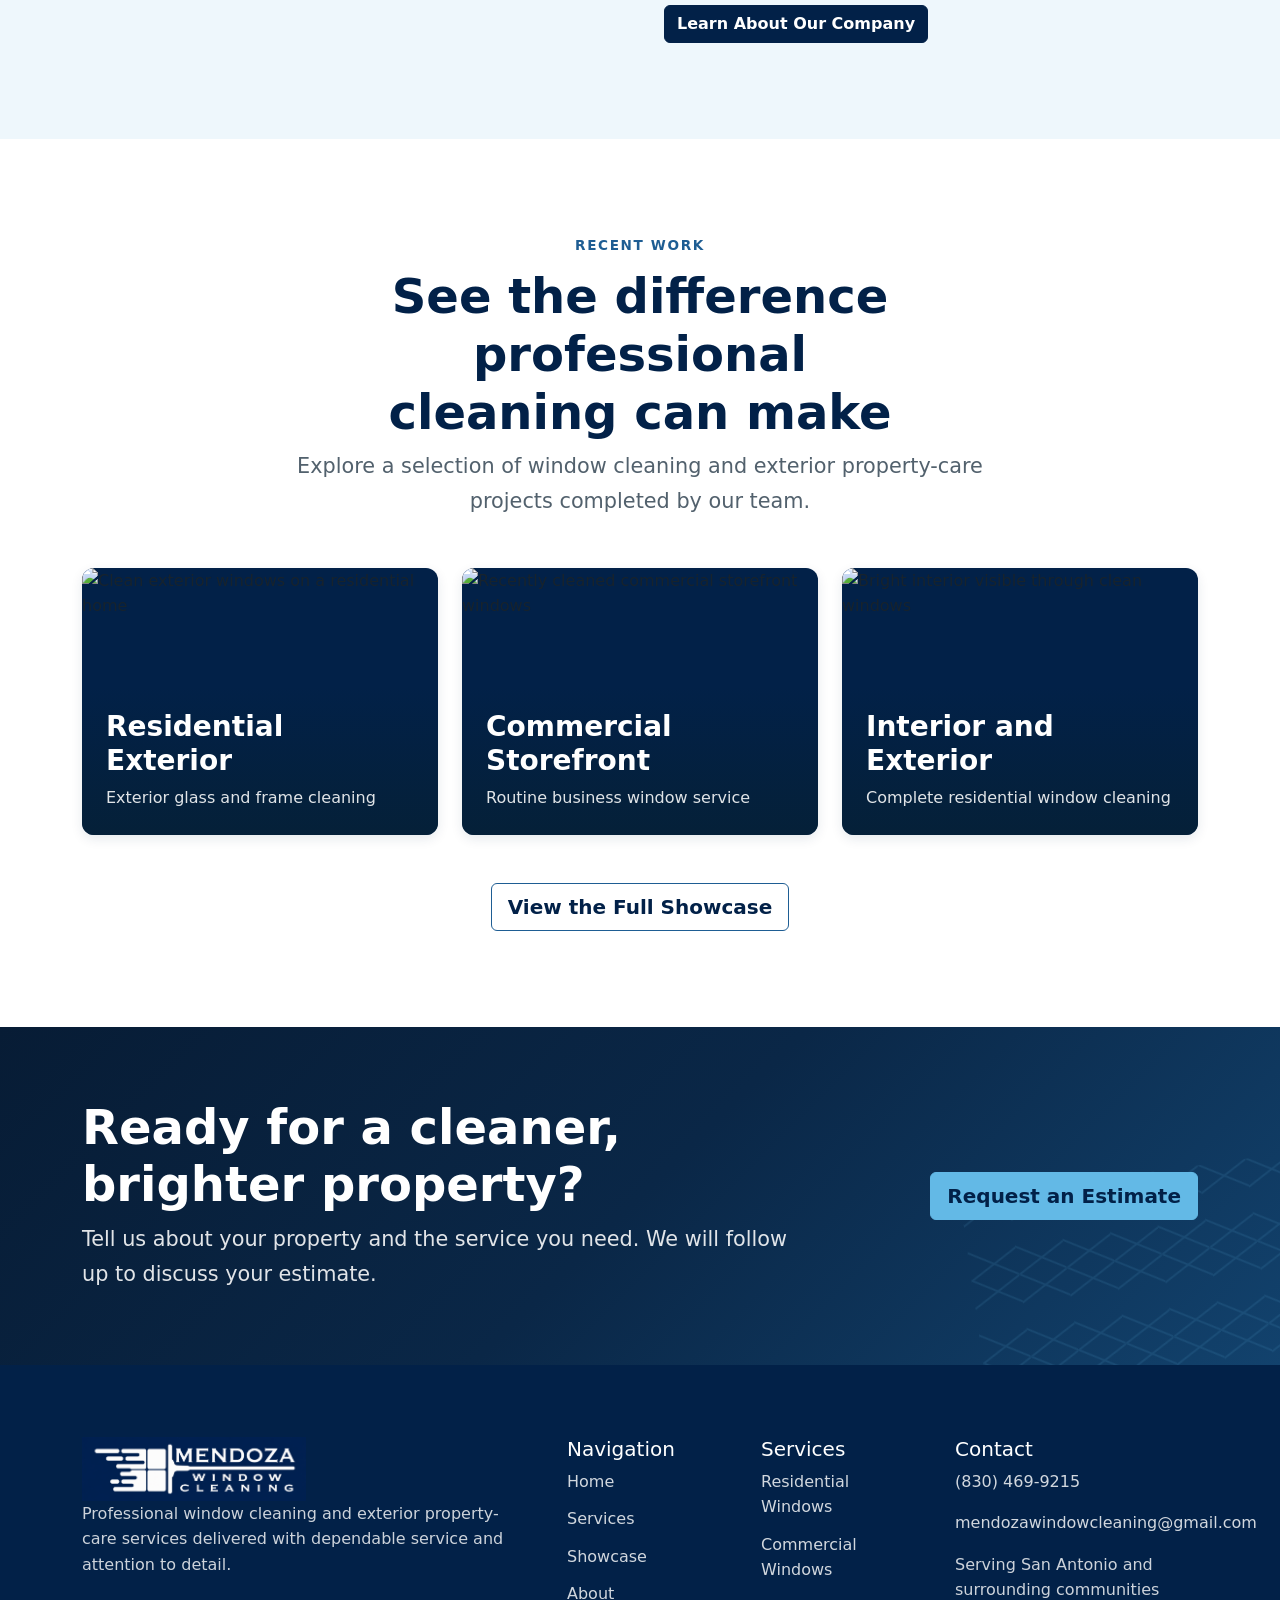
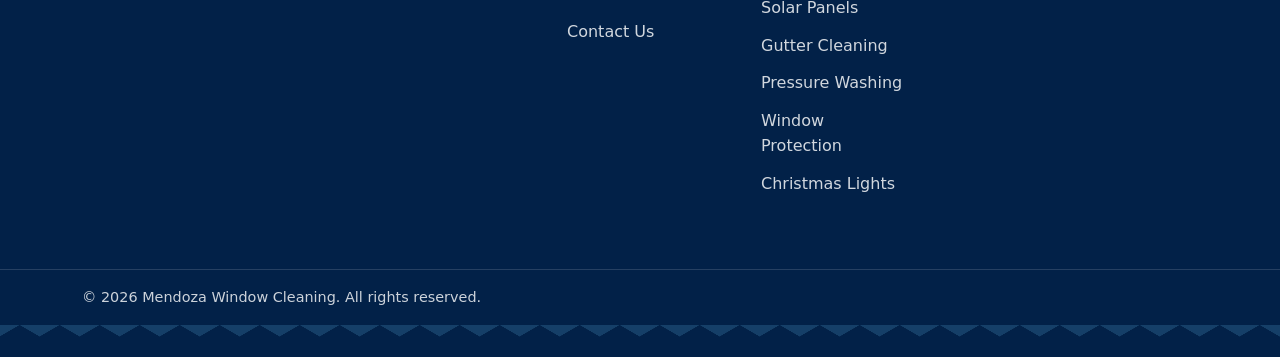
==== commit 1dea247c: "added more services" ====
--- a/index.html
+++ b/index.html
@@ -4,385 +4,620 @@
 <head>
     <meta charset="utf-8" />
     <meta name="viewport" content="width=device-width, initial-scale=1" />
-    <meta name="description" content="Professional residential and commercial window cleaning, screen cleaning, track cleaning, and window protection services." />
+
+    <meta name="description"
+        content="Professional window cleaning, solar panel cleaning, gutter cleaning, pressure washing, window protection, and Christmas light installation in San Antonio and surrounding communities." />
+
     <meta name="robots" content="index, follow" />
+
     <meta property="og:type" content="website" />
     <meta property="og:title" content="Mendoza Window Cleaning" />
-    <meta property="og:description" content="Professional window cleaning with dependable service and attention to detail." />
+
+    <meta property="og:description"
+        content="Professional window cleaning, exterior cleaning, and seasonal services delivered with dependable service and attention to detail." />
+
     <meta property="og:image" content="images/social/social-preview.webp" />
 
     <title>
-        Mendoza Window Cleaning | Residential and Commercial Window Cleaning
+        Mendoza Window Cleaning | Window and Exterior Cleaning Services
     </title>
 
-
     <link rel="icon" href="icons/favicon.svg" type="image/svg+xml" />
-    <link rel="stylesheet" href="https://cdn.jsdelivr.net/npm/bootstrap@5.3.8/dist/css/bootstrap.min.css" />
+
+    <link rel="stylesheet"
+        href="https://cdn.jsdelivr.net/npm/bootstrap@5.3.8/dist/css/bootstrap.min.css" />
+
     <link rel="stylesheet" href="css/styles.css" />
 </head>
 
-    <body>
-        <a class="skip-link" href="#main-content"> Skip to main content </a>
-
-        <header>
-            <nav class="navbar navbar-expand-lg navbar-dark site-navbar" aria-label="Primary navigation">
-                <div class="container">
-                    <a class="navbar-brand" href="index.html" aria-label="Mendoza Window Cleaning home">
-                        <img src="images/logo/mendoza_business_logo3.png" alt="Mendoza Window Cleaning" width="224" height="64" />
+<body>
+    <a class="skip-link" href="#main-content">
+        Skip to main content
+    </a>
+
+    <header>
+        <nav class="navbar navbar-expand-lg navbar-dark site-navbar"
+            aria-label="Primary navigation">
+
+            <div class="container">
+                <a class="navbar-brand"
+                    href="index.html"
+                    aria-label="Mendoza Window Cleaning home">
+
+                    <img src="images/logo/mendoza_business_logo3.png"
+                        alt="Mendoza Window Cleaning"
+                        width="224"
+                        height="64" />
+                </a>
+
+                <button class="navbar-toggler"
+                    type="button"
+                    data-bs-toggle="collapse"
+                    data-bs-target="#primary-navigation"
+                    aria-controls="primary-navigation"
+                    aria-expanded="false"
+                    aria-label="Open navigation menu">
+
+                    <span class="navbar-toggler-icon"></span>
+                </button>
+
+                <div class="collapse navbar-collapse" id="primary-navigation">
+                    <ul class="navbar-nav">
+                        <li class="nav-item">
+                            <a class="nav-link"
+                                href="index.html"
+                                data-nav-link>
+                                Home
+                            </a>
+                        </li>
+
+                        <li class="nav-item">
+                            <a class="nav-link"
+                                href="services.html"
+                                data-nav-link>
+                                Services
+                            </a>
+                        </li>
+
+                        <li class="nav-item">
+                            <a class="nav-link"
+                                href="showcase.html"
+                                data-nav-link>
+                                Showcase
+                            </a>
+                        </li>
+
+                        <li class="nav-item">
+                            <a class="nav-link"
+                                href="about.html"
+                                data-nav-link>
+                                About
+                            </a>
+                        </li>
+
+                        <li class="nav-item ms-lg-2">
+                            <a class="nav-link nav-contact-link"
+                                href="contact.html"
+                                data-nav-link>
+                                Contact Us
+                            </a>
+                        </li>
+                    </ul>
+                </div>
+            </div>
+        </nav>
+    </header>
+
+    <main id="main-content">
+        <section class="hero hero--home honeycomb-accent">
+            <div class="container">
+                <div class="hero-content">
+                    <p class="section-eyebrow text-light-blue">
+                        Window and exterior property care
+                    </p>
+
+                    <h1>
+                        A cleaner, brighter property from top to bottom.
+                    </h1>
+
+                    <p class="lead">
+                        Dependable window cleaning, solar panel cleaning,
+                        gutter cleaning, pressure washing, and seasonal
+                        services delivered with care and attention to detail.
+                    </p>
+
+                    <div class="hero-actions">
+                        <a class="btn btn-brand btn-lg" href="contact.html">
+                            Request a Free Estimate
+                        </a>
+
+                        <a class="btn btn-white-outline btn-lg"
+                            href="showcase.html">
+                            View Our Work
+                        </a>
+                    </div>
+                </div>
+            </div>
+        </section>
+
+        <section class="site-section" aria-labelledby="services-heading">
+            <div class="container">
+                <div class="section-header">
+                    <p class="section-eyebrow">
+                        What we do
+                    </p>
+
+                    <h2 id="services-heading">
+                        Professional care for your home or business
+                    </h2>
+
+                    <p class="lead text-muted-custom">
+                        From detailed window cleaning to exterior property
+                        maintenance, we help keep residential and commercial
+                        properties clean, presentable, and ready for every
+                        season.
+                    </p>
+                </div>
+
+                <div class="row g-4">
+                    <div class="col-md-6 col-xl-3">
+                        <article class="service-card">
+                            <img src="images/services/residential_building.jpg"
+                                alt="Window-cleaning professional cleaning a residential window"
+                                width="800"
+                                height="500"
+                                loading="lazy" />
+
+                            <div class="service-card__body">
+                                <h3>
+                                    Residential Window Cleaning
+                                </h3>
+
+                                <p>
+                                    Interior and exterior window cleaning,
+                                    including screens, tracks, frames, ledges,
+                                    and sills.
+                                </p>
+
+                                <a href="services.html#residential">
+                                    Learn about residential cleaning
+                                </a>
+                            </div>
+                        </article>
+                    </div>
+
+                    <div class="col-md-6 col-xl-3">
+                        <article class="service-card">
+                            <img src="images/services/commercial_building.jpg"
+                                alt="Clean windows on a commercial storefront"
+                                width="800"
+                                height="500"
+                                loading="lazy" />
+
+                            <div class="service-card__body">
+                                <h3>
+                                    Commercial Window Cleaning
+                                </h3>
+
+                                <p>
+                                    Reliable window, screen, track, and frame
+                                    cleaning for storefronts, offices,
+                                    restaurants, and other commercial
+                                    properties.
+                                </p>
+
+                                <a href="services.html#commercial">
+                                    Learn about commercial cleaning
+                                </a>
+                            </div>
+                        </article>
+                    </div>
+
+                    <div class="col-md-6 col-xl-3">
+                        <article class="service-card">
+                            <img src="images/services/solar_panel_cleaning.webp"
+                                alt="Solar panels being professionally cleaned"
+                                width="800"
+                                height="500"
+                                loading="lazy" />
+
+                            <div class="service-card__body">
+                                <h3>
+                                    Solar Panel Cleaning
+                                </h3>
+
+                                <p>
+                                    Careful removal of dust, pollen, dirt, and
+                                    debris that can collect on solar panels.
+                                </p>
+
+                                <a href="services.html#solar-panels">
+                                    Learn about solar panel cleaning
+                                </a>
+                            </div>
+                        </article>
+                    </div>
+
+                    <div class="col-md-6 col-xl-3">
+                        <article class="service-card">
+                            <img src="images/services/gutter_cleaning.webp"
+                                alt="Residential gutter being professionally cleaned"
+                                width="800"
+                                height="500"
+                                loading="lazy" />
+
+                            <div class="service-card__body">
+                                <h3>
+                                    Gutter Cleaning
+                                </h3>
+
+                                <p>
+                                    Removal of leaves, dirt, and debris to help
+                                    keep gutters and downspouts flowing
+                                    properly.
+                                </p>
+
+                                <a href="services.html#gutter-cleaning">
+                                    Learn about gutter cleaning
+                                </a>
+                            </div>
+                        </article>
+                    </div>
+
+                    <div class="col-md-6 col-xl-3">
+                        <article class="service-card">
+                            <img src="images/services/pressure_washing.webp"
+                                alt="Exterior surface being cleaned with pressure-washing equipment"
+                                width="800"
+                                height="500"
+                                loading="lazy" />
+
+                            <div class="service-card__body">
+                                <h3>
+                                    Pressure Washing
+                                </h3>
+
+                                <p>
+                                    Exterior cleaning for driveways, walkways,
+                                    patios, and other appropriate outdoor
+                                    surfaces.
+                                </p>
+
+                                <a href="services.html#pressure-washing">
+                                    Learn about pressure washing
+                                </a>
+                            </div>
+                        </article>
+                    </div>
+
+                    <div class="col-md-6 col-xl-3">
+                        <article class="service-card">
+                            <img src="images/services/window-protection.webp"
+                                alt="Water beading on professionally protected glass"
+                                width="800"
+                                height="500"
+                                loading="lazy" />
+
+                            <div class="service-card__body">
+                                <h3>
+                                    Window Protection
+                                </h3>
+
+                                <p>
+                                    Optional treatments that help protect glass
+                                    from mineral buildup, residue, and
+                                    environmental exposure.
+                                </p>
+
+                                <a href="services.html#protection">
+                                    Learn about window protection
+                                </a>
+                            </div>
+                        </article>
+                    </div>
+
+                    <div class="col-md-6 col-xl-3">
+                        <article class="service-card">
+                            <img src="images/services/christmas_lights.webp"
+                                alt="Professionally installed Christmas lights on a home"
+                                width="800"
+                                height="500"
+                                loading="lazy" />
+
+                            <div class="service-card__body">
+                                <h3>
+                                    Christmas Light Installation
+                                </h3>
+
+                                <p>
+                                    Seasonal Christmas light installation that
+                                    helps bring your holiday display to life.
+                                </p>
+
+                                <a href="services.html#christmas-lights">
+                                    Learn about Christmas light installation
+                                </a>
+                            </div>
+                        </article>
+                    </div>
+                </div>
+
+                <div class="text-center mt-5">
+                    <a class="btn btn-brand-dark btn-lg"
+                        href="services.html">
+                        Explore All Services
                     </a>
-
-                    <button class="navbar-toggler" type="button" data-bs-toggle="collapse"
-                        data-bs-target="#primary-navigation" aria-controls="primary-navigation" aria-expanded="false"
-                        aria-label="Open navigation menu">
-                        <span class="navbar-toggler-icon"></span>
-                    </button>
-
-                    <div class="collapse navbar-collapse" id="primary-navigation">
-                        <ul class="navbar-nav">
-                            <li class="nav-item">
-                                <a class="nav-link" href="index.html" data-nav-link> Home </a>
-                            </li>
-
-                            <li class="nav-item">
-                                <a class="nav-link" href="services.html" data-nav-link>
-                                    Services
-                                </a>
-                            </li>
-
-                            <li class="nav-item">
-                                <a class="nav-link" href="showcase.html" data-nav-link>
-                                    Showcase
-                                </a>
-                            </li>
-
-                            <li class="nav-item">
-                                <a class="nav-link" href="about.html" data-nav-link> About </a>
-                            </li>
-
-                            <li class="nav-item ms-lg-2">
-                                <a class="nav-link nav-contact-link" href="contact.html" data-nav-link>
-                                    Contact Us
-                                </a>
+                </div>
+            </div>
+        </section>
+
+        <section class="site-section section-soft-blue"
+            aria-labelledby="why-us-heading">
+
+            <div class="container">
+                <div class="row align-items-center g-5">
+                    <div class="col-lg-6">
+                        <img class="about-image"
+                            src="images/about/team-at-work.webp"
+                            alt="Window-cleaning team working carefully at a property"
+                            width="1000"
+                            height="750"
+                            loading="lazy" />
+                    </div>
+
+                    <div class="col-lg-6">
+                        <p class="section-eyebrow">
+                            Why choose us
+                        </p>
+
+                        <h2 id="why-us-heading">
+                            Service built around trust, care, and consistency
+                        </h2>
+
+                        <p class="lead text-muted-custom">
+                            We understand that inviting a service professional
+                            onto your property requires trust. Our work is
+                            guided by clear communication and careful attention
+                            to each space.
+                        </p>
+
+                        <ul class="check-list">
+                            <li>
+                                Dependable scheduling and clear communication
+                            </li>
+
+                            <li>
+                                Careful treatment of your home or business
+                            </li>
+
+                            <li>
+                                Thorough, detail-oriented cleaning
+                            </li>
+
+                            <li>
+                                Honest recommendations without unnecessary
+                                extras
+                            </li>
+
+                            <li>
+                                A commitment to customer satisfaction
                             </li>
                         </ul>
-                    </div>
-                </div>
-            </nav>
-        </header>
-
-        <main id="main-content">
-            <section class="hero hero--home honeycomb-accent">
-                <div class="container">
-                    <div class="hero-content">
-                        <p class="section-eyebrow text-light-blue">
-                            Residential and commercial service
+
+                        <a class="btn btn-brand-dark mt-4"
+                            href="about.html">
+                            Learn About Our Company
+                        </a>
+                    </div>
+                </div>
+            </div>
+        </section>
+
+        <section class="site-section" aria-labelledby="showcase-heading">
+            <div class="container">
+                <div class="section-header">
+                    <p class="section-eyebrow">
+                        Recent work
+                    </p>
+
+                    <h2 id="showcase-heading">
+                        See the difference professional cleaning can make
+                    </h2>
+
+                    <p class="lead text-muted-custom">
+                        Explore a selection of window cleaning and exterior
+                        property-care projects completed by our team.
+                    </p>
+                </div>
+
+                <div class="row g-4">
+                    <div class="col-md-4">
+                        <article class="gallery-card">
+                            <img src="images/showcase/project-01.webp"
+                                alt="Clean exterior windows on a residential home"
+                                width="900"
+                                height="675"
+                                loading="lazy" />
+
+                            <div class="gallery-card__content">
+                                <h3>
+                                    Residential Exterior
+                                </h3>
+
+                                <p>
+                                    Exterior glass and frame cleaning
+                                </p>
+                            </div>
+                        </article>
+                    </div>
+
+                    <div class="col-md-4">
+                        <article class="gallery-card">
+                            <img src="images/showcase/project-02.webp"
+                                alt="Recently cleaned commercial storefront windows"
+                                width="900"
+                                height="675"
+                                loading="lazy" />
+
+                            <div class="gallery-card__content">
+                                <h3>
+                                    Commercial Storefront
+                                </h3>
+
+                                <p>
+                                    Routine business window service
+                                </p>
+                            </div>
+                        </article>
+                    </div>
+
+                    <div class="col-md-4">
+                        <article class="gallery-card">
+                            <img src="images/showcase/project-03.webp"
+                                alt="Bright interior visible through clean windows"
+                                width="900"
+                                height="675"
+                                loading="lazy" />
+
+                            <div class="gallery-card__content">
+                                <h3>
+                                    Interior and Exterior
+                                </h3>
+
+                                <p>
+                                    Complete residential window cleaning
+                                </p>
+                            </div>
+                        </article>
+                    </div>
+                </div>
+
+                <div class="text-center mt-5">
+                    <a class="btn btn-brand-outline btn-lg"
+                        href="showcase.html">
+                        View the Full Showcase
+                    </a>
+                </div>
+            </div>
+        </section>
+
+        <section class="cta-section honeycomb-accent"
+            aria-labelledby="home-cta-heading">
+
+            <div class="container">
+                <div class="row align-items-center g-4">
+                    <div class="col-lg-8">
+                        <h2 id="home-cta-heading">
+                            Ready for a cleaner, brighter property?
+                        </h2>
+
+                        <p class="lead mb-0">
+                            Tell us about your property and the service you
+                            need. We will follow up to discuss your estimate.
                         </p>
-
-                        <h1>Cleaner windows. Brighter spaces. A clearer view.</h1>
-
-                        <p class="lead">
-                            Dependable window-cleaning services delivered with care, attention
-                            to detail, and respect for your property.
-                        </p>
-
-                        <div class="hero-actions">
-                            <a class="btn btn-brand btn-lg" href="contact.html">
-                                Request a Free Estimate
-                            </a>
-
-                            <a class="btn btn-white-outline btn-lg" href="showcase.html">
-                                View Our Work
-                            </a>
-                        </div>
-                    </div>
-                </div>
-            </section>
-
-            <section class="site-section" aria-labelledby="services-heading">
-                <div class="container">
-                    <div class="section-header">
-                        <p class="section-eyebrow">What we do</p>
-
-                        <h2 id="services-heading">
-                            Professional care for every part of your windows
-                        </h2>
-
-                        <p class="lead text-muted-custom">
-                            From routine residential cleaning to commercial storefront
-                            maintenance, we help keep windows clean, clear, and presentable.
-                        </p>
-                    </div>
-
-                    <div class="row g-4">
-                        <div class="col-md-6 col-xl-3">
-                            <article class="service-card">
-                                <img src="images/services/residential_building.jpg"
-                                    alt="Window-cleaning professional cleaning a residential window" width="800"
-                                    height="500" loading="lazy" />
-
-                                <div class="service-card__body">
-                                    <h3>Residential Cleaning</h3>
-
-                                    <p>
-                                        Interior and exterior window cleaning designed to brighten
-                                        your home and improve its appearance.
-                                    </p>
-
-                                    <a href="services.html#residential">
-                                        Learn about residential cleaning
-                                    </a>
-                                </div>
-                            </article>
-                        </div>
-
-                        <div class="col-md-6 col-xl-3">
-                            <article class="service-card">
-                                <img src="images/services/commercial_building.jpg"
-                                    alt="Clean windows on a commercial storefront" width="800" height="500"
-                                    loading="lazy" />
-
-                                <div class="service-card__body">
-                                    <h3>Commercial Cleaning</h3>
-
-                                    <p>
-                                        Reliable cleaning for storefronts, offices, restaurants, and
-                                        other commercial properties.
-                                    </p>
-
-                                    <a href="services.html#commercial">
-                                        Learn about commercial cleaning
-                                    </a>
-                                </div>
-                            </article>
-                        </div>
-
-                        <div class="col-md-6 col-xl-3">
-                            <article class="service-card">
-                                <img src="images/services/track-and-sill-cleaning.webp" alt="Window track being cleaned"
-                                    width="800" height="500" loading="lazy" />
-
-                                <div class="service-card__body">
-                                    <h3>Tracks and Screens</h3>
-
-                                    <p>
-                                        Detailed cleaning for window screens, tracks, frames,
-                                        ledges, and sills.
-                                    </p>
-
-                                    <a href="services.html#tracks">
-                                        Learn about detailed cleaning
-                                    </a>
-                                </div>
-                            </article>
-                        </div>
-
-                        <div class="col-md-6 col-xl-3">
-                            <article class="service-card">
-                                <img src="images/services/window-protection.webp" alt="Water beading on protected glass"
-                                    width="800" height="500" loading="lazy" />
-
-                                <div class="service-card__body">
-                                    <h3>Window Protection</h3>
-
-                                    <p>
-                                        Optional treatments that can help protect glass from mineral
-                                        buildup, residue, and environmental exposure.
-                                    </p>
-
-                                    <a href="services.html#protection">
-                                        Learn about window protection
-                                    </a>
-                                </div>
-                            </article>
-                        </div>
-                    </div>
-
-                    <div class="text-center mt-5">
-                        <a class="btn btn-brand-dark btn-lg" href="services.html">
-                            Explore All Services
+                    </div>
+
+                    <div class="col-lg-4 text-lg-end">
+                        <a class="btn btn-brand btn-lg"
+                            href="contact.html">
+                            Request an Estimate
                         </a>
                     </div>
                 </div>
-            </section>
-
-            <section class="site-section section-soft-blue" aria-labelledby="why-us-heading">
-                <div class="container">
-                    <div class="row align-items-center g-5">
-                        <div class="col-lg-6">
-                            <img class="about-image" src="images/about/team-at-work.webp"
-                                alt="Window-cleaning team working carefully at a property" width="1000" height="750"
-                                loading="lazy" />
-                        </div>
-
-                        <div class="col-lg-6">
-                            <p class="section-eyebrow">Why choose us</p>
-
-                            <h2 id="why-us-heading">
-                                Service built around trust, care, and consistency
-                            </h2>
-
-                            <p class="lead text-muted-custom">
-                                We understand that inviting a service professional onto your
-                                property requires trust. Our work is guided by clear
-                                communication and careful attention to each space.
-                            </p>
-
-                            <ul class="check-list">
-                                <li>Dependable scheduling and clear communication</li>
-
-                                <li>Careful treatment of your home or business</li>
-
-                                <li>Thorough, detail-oriented cleaning</li>
-
-                                <li>Honest recommendations without unnecessary extras</li>
-
-                                <li>A commitment to customer satisfaction</li>
-                            </ul>
-
-                            <a class="btn btn-brand-dark mt-4" href="about.html">
-                                Learn About Our Company
-                            </a>
-                        </div>
-                    </div>
-                </div>
-            </section>
-
-            <section class="site-section" aria-labelledby="showcase-heading">
-                <div class="container">
-                    <div class="section-header">
-                        <p class="section-eyebrow">Recent work</p>
-
-                        <h2 id="showcase-heading">
-                            See the difference clean windows can make
-                        </h2>
-
-                        <p class="lead text-muted-custom">
-                            Explore a selection of residential and commercial projects
-                            completed by our team.
-                        </p>
-                    </div>
-
-                    <div class="row g-4">
-                        <div class="col-md-4">
-                            <article class="gallery-card">
-                                <img src="images/showcase/project-01.webp"
-                                    alt="Clean exterior windows on a residential home" width="900" height="675"
-                                    loading="lazy" />
-
-                                <div class="gallery-card__content">
-                                    <h3>Residential Exterior</h3>
-
-                                    <p>Exterior glass and frame cleaning</p>
-                                </div>
-                            </article>
-                        </div>
-
-                        <div class="col-md-4">
-                            <article class="gallery-card">
-                                <img src="images/showcase/project-02.webp"
-                                    alt="Recently cleaned commercial storefront windows" width="900" height="675"
-                                    loading="lazy" />
-
-                                <div class="gallery-card__content">
-                                    <h3>Commercial Storefront</h3>
-
-                                    <p>Routine business window service</p>
-                                </div>
-                            </article>
-                        </div>
-
-                        <div class="col-md-4">
-                            <article class="gallery-card">
-                                <img src="images/showcase/project-03.webp"
-                                    alt="Bright interior visible through clean windows" width="900" height="675"
-                                    loading="lazy" />
-
-                                <div class="gallery-card__content">
-                                    <h3>Interior and Exterior</h3>
-
-                                    <p>Complete residential window cleaning</p>
-                                </div>
-                            </article>
-                        </div>
-                    </div>
-
-                    <div class="text-center mt-5">
-                        <a class="btn btn-brand-outline btn-lg" href="showcase.html">
-                            View the Full Showcase
-                        </a>
-                    </div>
-                </div>
-            </section>
-
-            <section class="cta-section honeycomb-accent" aria-labelledby="home-cta-heading">
-                <div class="container">
-                    <div class="row align-items-center g-4">
-                        <div class="col-lg-8">
-                            <h2 id="home-cta-heading">
-                                Ready for cleaner, brighter windows?
-                            </h2>
-
-                            <p class="lead mb-0">
-                                Tell us about your property and the service you need. We will
-                                follow up to discuss your estimate.
-                            </p>
-                        </div>
-
-                        <div class="col-lg-4 text-lg-end">
-                            <a class="btn btn-brand btn-lg" href="contact.html">
-                                Request an Estimate
-                            </a>
-                        </div>
-                    </div>
-                </div>
-            </section>
-        </main>
-
-        <footer class="site-footer honeycomb-strip">
+            </div>
+        </section>
+    </main>
+
+    <footer class="site-footer honeycomb-strip">
         <div class="site-footer__main">
             <div class="container">
                 <div class="row g-5">
                     <div class="col-lg-5">
-                        <img class="site-footer__logo" src="images/logo/mendoza_business_logo3.png"
-                            alt="ClearView Window Cleaning" width="224" height="64" loading="lazy">
+                        <img class="site-footer__logo"
+                            src="images/logo/mendoza_business_logo3.png"
+                            alt="Mendoza Window Cleaning"
+                            width="224"
+                            height="64"
+                            loading="lazy" />
 
                         <p>
-                            Professional residential and commercial window cleaning
-                            delivered with dependable service and attention to detail.
+                            Professional window cleaning and exterior
+                            property-care services delivered with dependable
+                            service and attention to detail.
                         </p>
                     </div>
 
                     <div class="col-6 col-lg-2">
-                        <h2 class="h5">Navigation</h2>
+                        <h2 class="h5">
+                            Navigation
+                        </h2>
 
                         <ul class="footer-links">
-                            <li><a href="index.html">Home</a></li>
-                            <li><a href="services.html">Services</a></li>
-                            <li><a href="showcase.html">Showcase</a></li>
-                            <li><a href="about.html">About</a></li>
-                            <li><a href="contact.html">Contact Us</a></li>
+                            <li>
+                                <a href="index.html">
+                                    Home
+                                </a>
+                            </li>
+
+                            <li>
+                                <a href="services.html">
+                                    Services
+                                </a>
+                            </li>
+
+                            <li>
+                                <a href="showcase.html">
+                                    Showcase
+                                </a>
+                            </li>
+
+                            <li>
+                                <a href="about.html">
+                                    About
+                                </a>
+                            </li>
+
+                            <li>
+                                <a href="contact.html">
+                                    Contact Us
+                                </a>
+                            </li>
                         </ul>
                     </div>
 
                     <div class="col-6 col-lg-2">
-                        <h2 class="h5">Services</h2>
+                        <h2 class="h5">
+                            Services
+                        </h2>
 
                         <ul class="footer-links">
                             <li>
                                 <a href="services.html#residential">
-                                    Residential
+                                    Residential Windows
                                 </a>
                             </li>
 
                             <li>
                                 <a href="services.html#commercial">
-                                    Commercial
-                                </a>
-                            </li>
-
-                            <li>
-                                <a href="services.html#tracks">
-                                    Screens and Tracks
+                                    Commercial Windows
+                                </a>
+                            </li>
+
+                            <li>
+                                <a href="services.html#solar-panels">
+                                    Solar Panels
+                                </a>
+                            </li>
+
+                            <li>
+                                <a href="services.html#gutter-cleaning">
+                                    Gutter Cleaning
+                                </a>
+                            </li>
+
+                            <li>
+                                <a href="services.html#pressure-washing">
+                                    Pressure Washing
                                 </a>
                             </li>
 
@@ -391,15 +626,23 @@
                                     Window Protection
                                 </a>
                             </li>
+
+                            <li>
+                                <a href="services.html#christmas-lights">
+                                    Christmas Lights
+                                </a>
+                            </li>
                         </ul>
                     </div>
 
                     <div class="col-lg-3">
-                        <h2 class="h5">Contact</h2>
+                        <h2 class="h5">
+                            Contact
+                        </h2>
 
                         <address>
                             <p>
-                                <a href="tel:+8304699215">
+                                <a href="tel:+18304699215">
                                     (830) 469-9215
                                 </a>
                             </p>
@@ -419,19 +662,22 @@
             </div>
         </div>
 
-            <div class="site-footer__bottom">
-                <div class="container">
-                    <p>
-                        &copy;
-                        <span data-current-year></span>
-                        Mendoza Window Cleaning. All rights reserved.
-                    </p>
-                </div>
-            </div>
-        </footer>
-
-        <script src="https://cdn.jsdelivr.net/npm/bootstrap@5.3.8/dist/js/bootstrap.bundle.min.js"></script>
-
-        <script src="js/main.js"></script>
-    </body>
+        <div class="site-footer__bottom">
+            <div class="container">
+                <p>
+                    &copy;
+                    <span data-current-year></span>
+                    Mendoza Window Cleaning. All rights reserved.
+                </p>
+            </div>
+        </div>
+    </footer>
+
+    <script
+        src="https://cdn.jsdelivr.net/npm/bootstrap@5.3.8/dist/js/bootstrap.bundle.min.js">
+    </script>
+
+    <script src="js/main.js"></script>
+</body>
+
 </html>
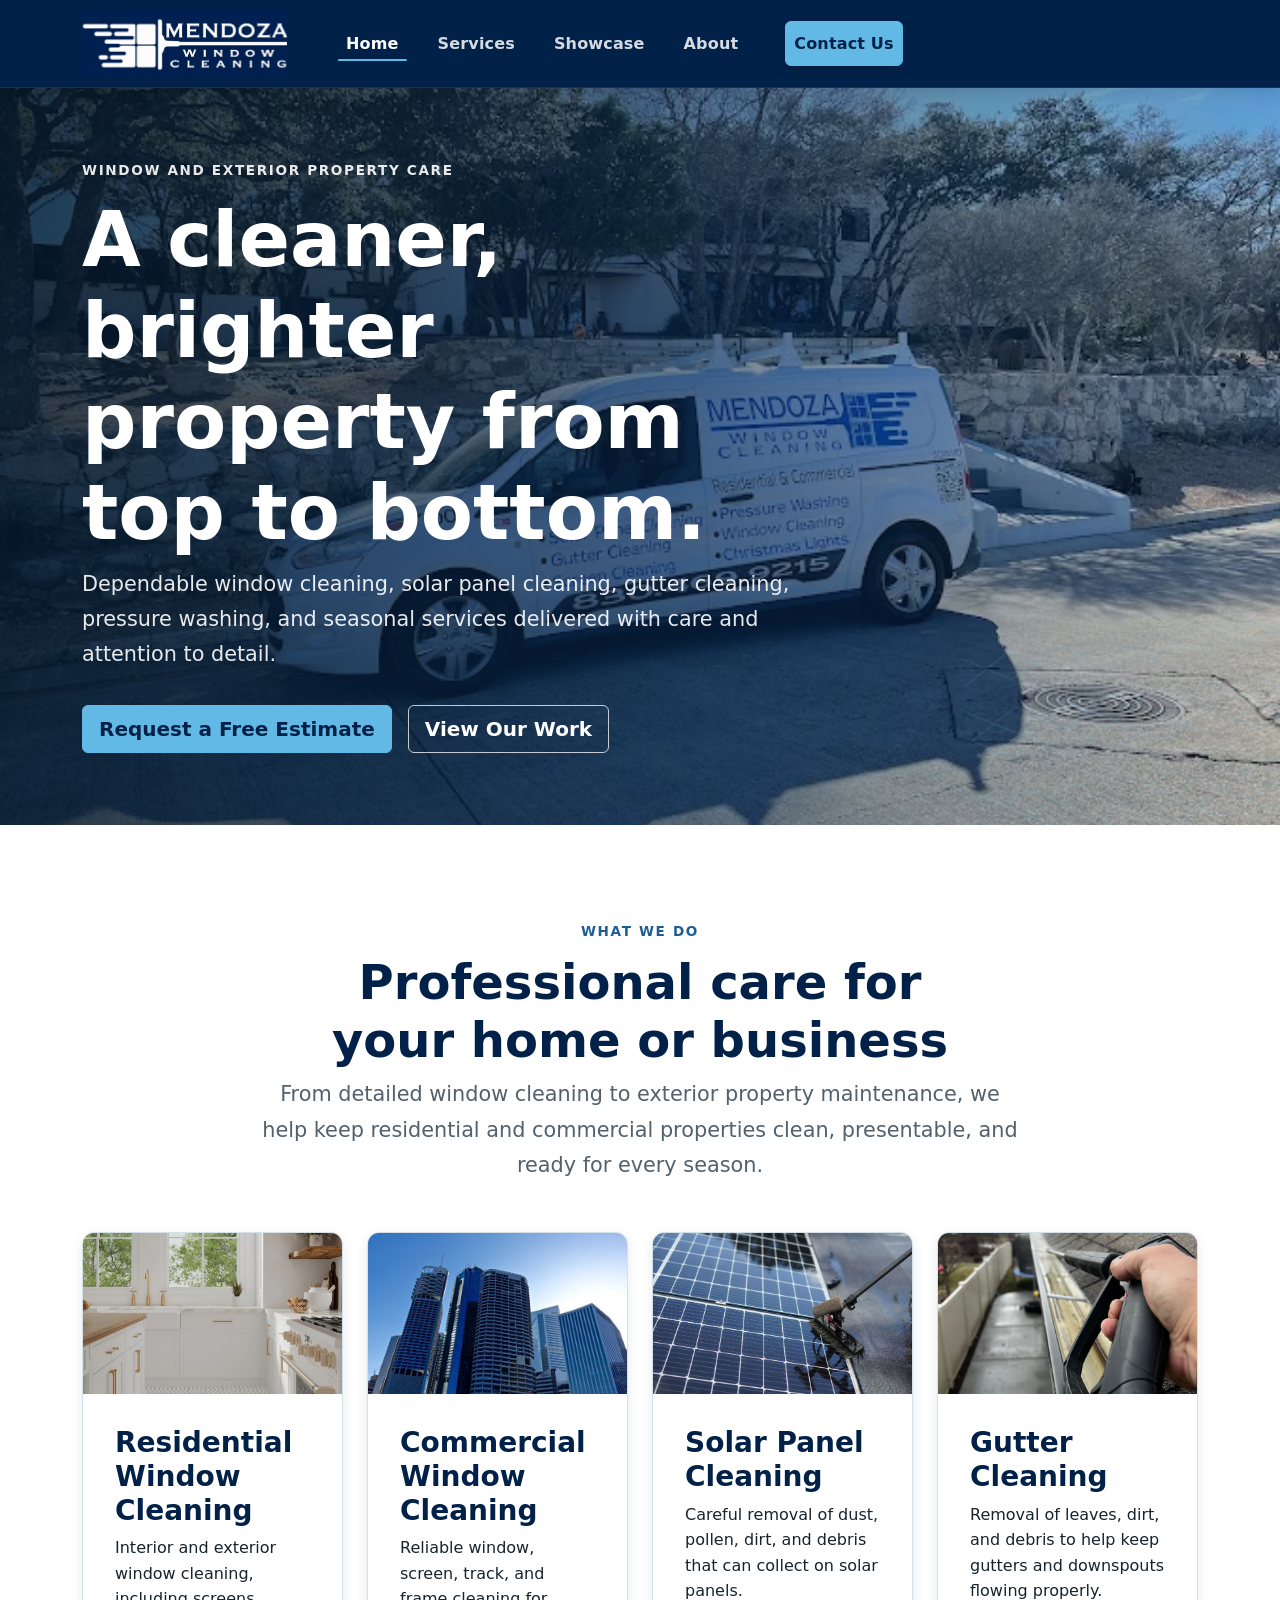
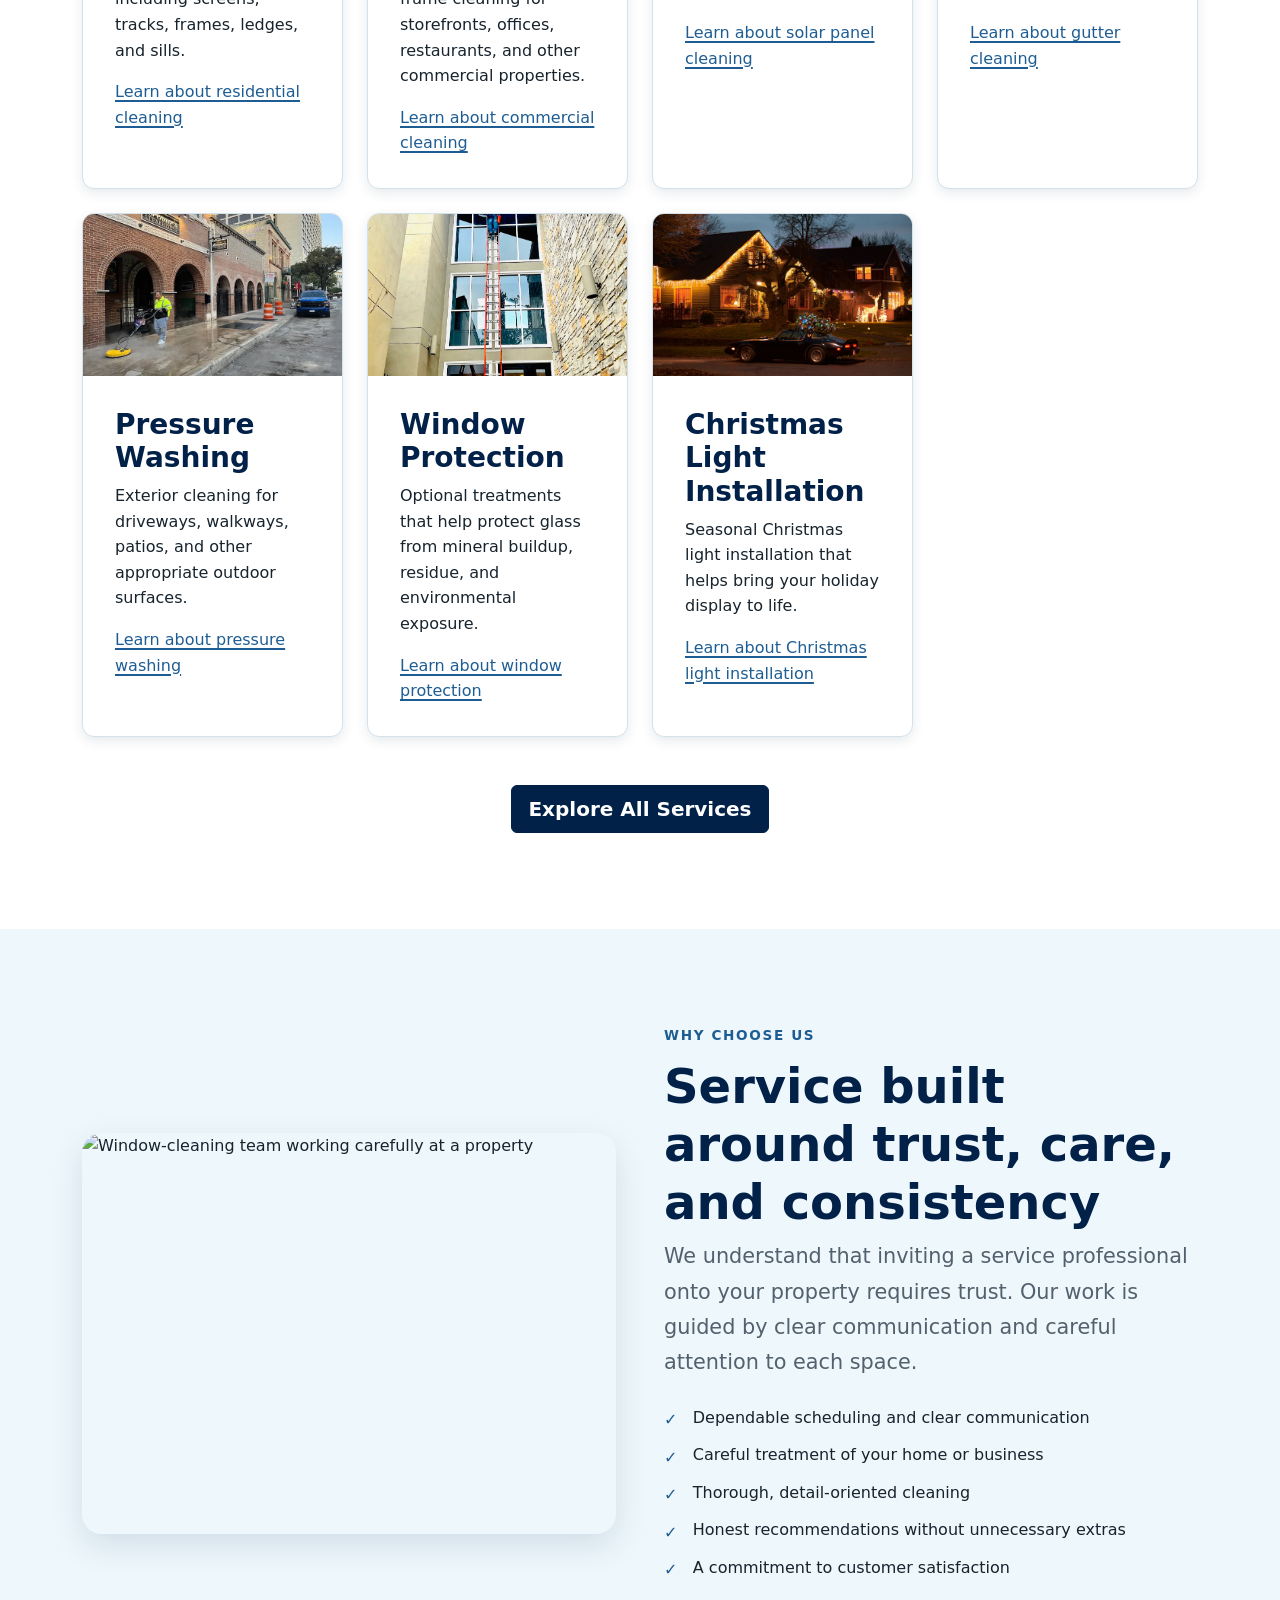
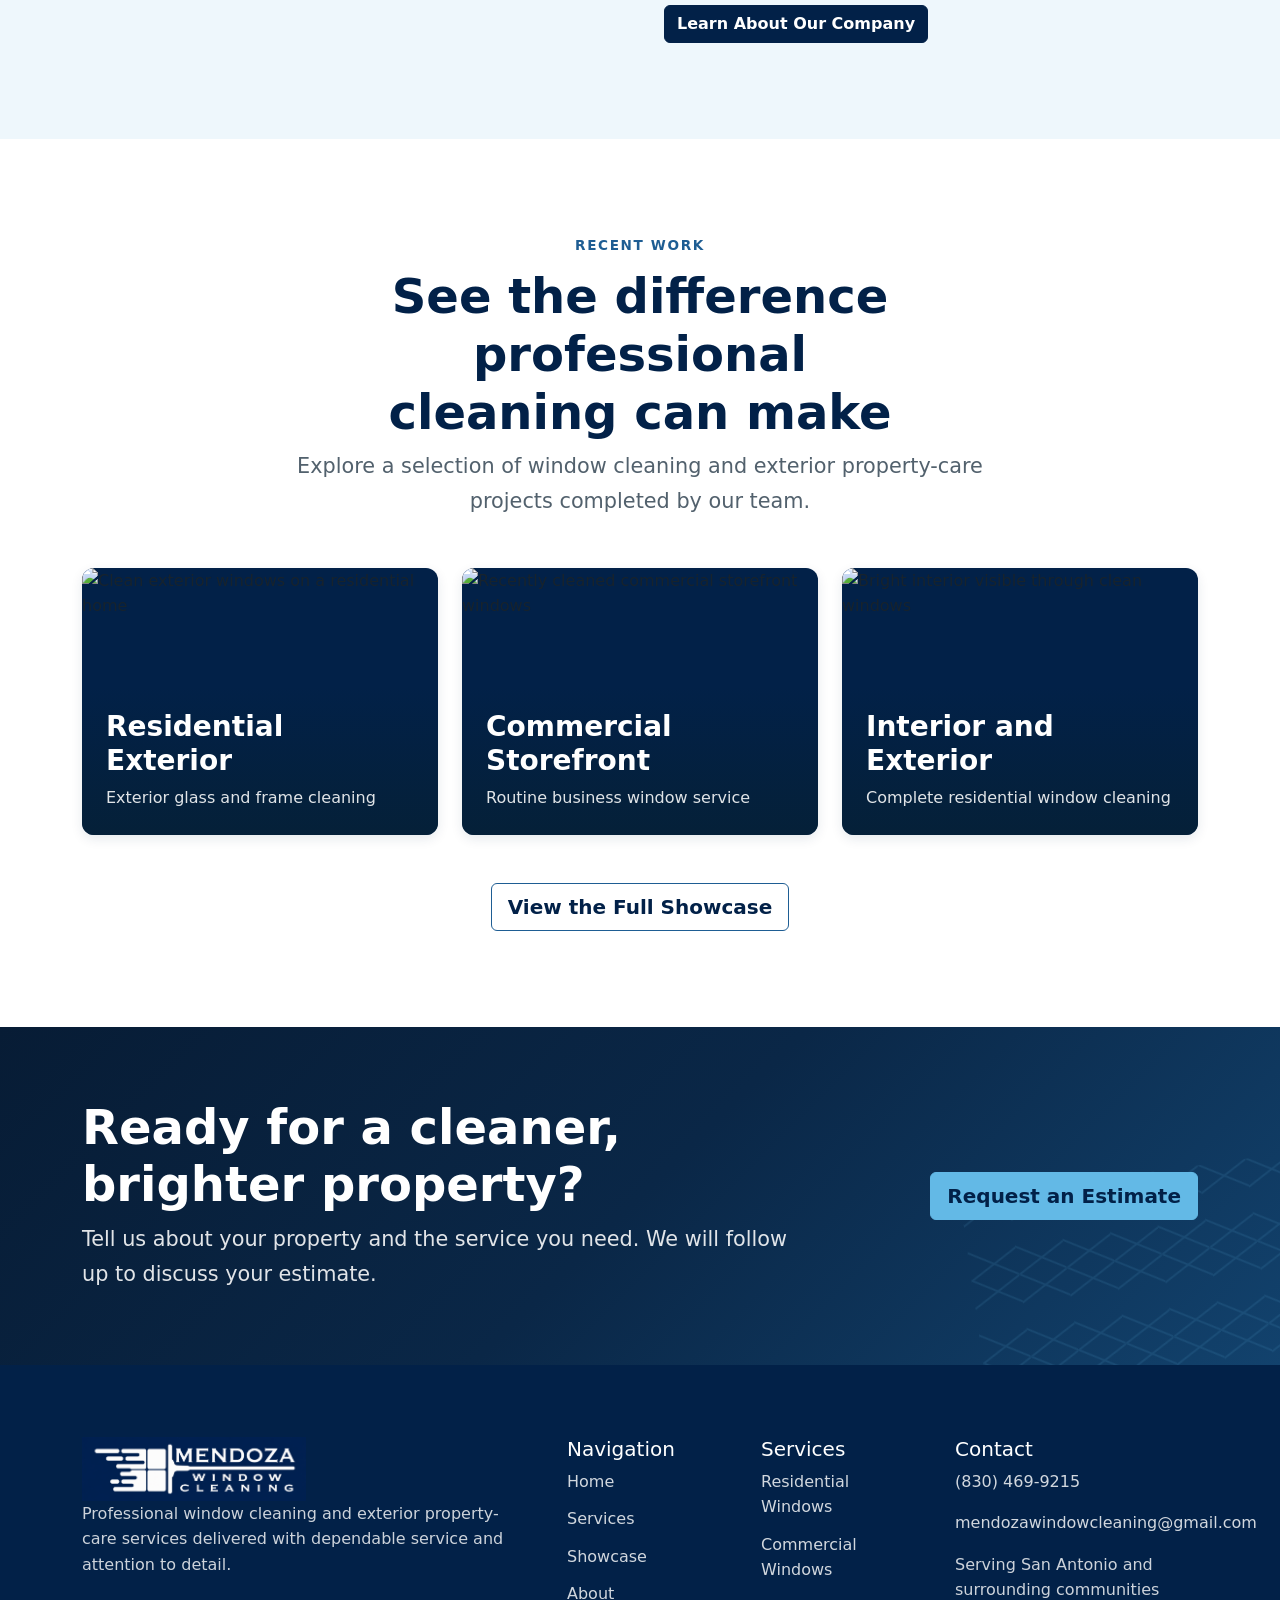
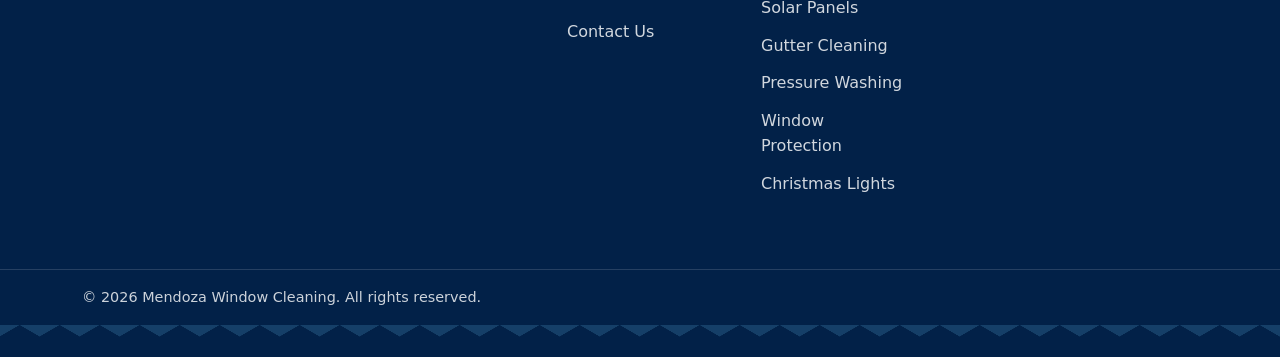
==== commit ef025214: "Finished the prototype for now" ====
--- a/index.html
+++ b/index.html
@@ -215,7 +215,7 @@
 
                     <div class="col-md-6 col-xl-3">
                         <article class="service-card">
-                            <img src="images/services/solar_panel_cleaning.webp"
+                            <img src="images/services/solar_panel_cleaning.jpg"
                                 alt="Solar panels being professionally cleaned"
                                 width="800"
                                 height="500"
@@ -240,7 +240,7 @@
 
                     <div class="col-md-6 col-xl-3">
                         <article class="service-card">
-                            <img src="images/services/gutter_cleaning.webp"
+                            <img src="images/services/gutter_cleaning_services.jpg"
                                 alt="Residential gutter being professionally cleaned"
                                 width="800"
                                 height="500"
@@ -266,7 +266,7 @@
 
                     <div class="col-md-6 col-xl-3">
                         <article class="service-card">
-                            <img src="images/services/pressure_washing.webp"
+                            <img src="images/services/pressure_washing.png"
                                 alt="Exterior surface being cleaned with pressure-washing equipment"
                                 width="800"
                                 height="500"
@@ -292,7 +292,7 @@
 
                     <div class="col-md-6 col-xl-3">
                         <article class="service-card">
-                            <img src="images/services/window-protection.webp"
+                            <img src="images/services/window_protection_treatment.png"
                                 alt="Water beading on professionally protected glass"
                                 width="800"
                                 height="500"
@@ -318,7 +318,7 @@
 
                     <div class="col-md-6 col-xl-3">
                         <article class="service-card">
-                            <img src="images/services/christmas_lights.webp"
+                            <img src="images/services/christmas_lights.jpg"
                                 alt="Professionally installed Christmas lights on a home"
                                 width="800"
                                 height="500"
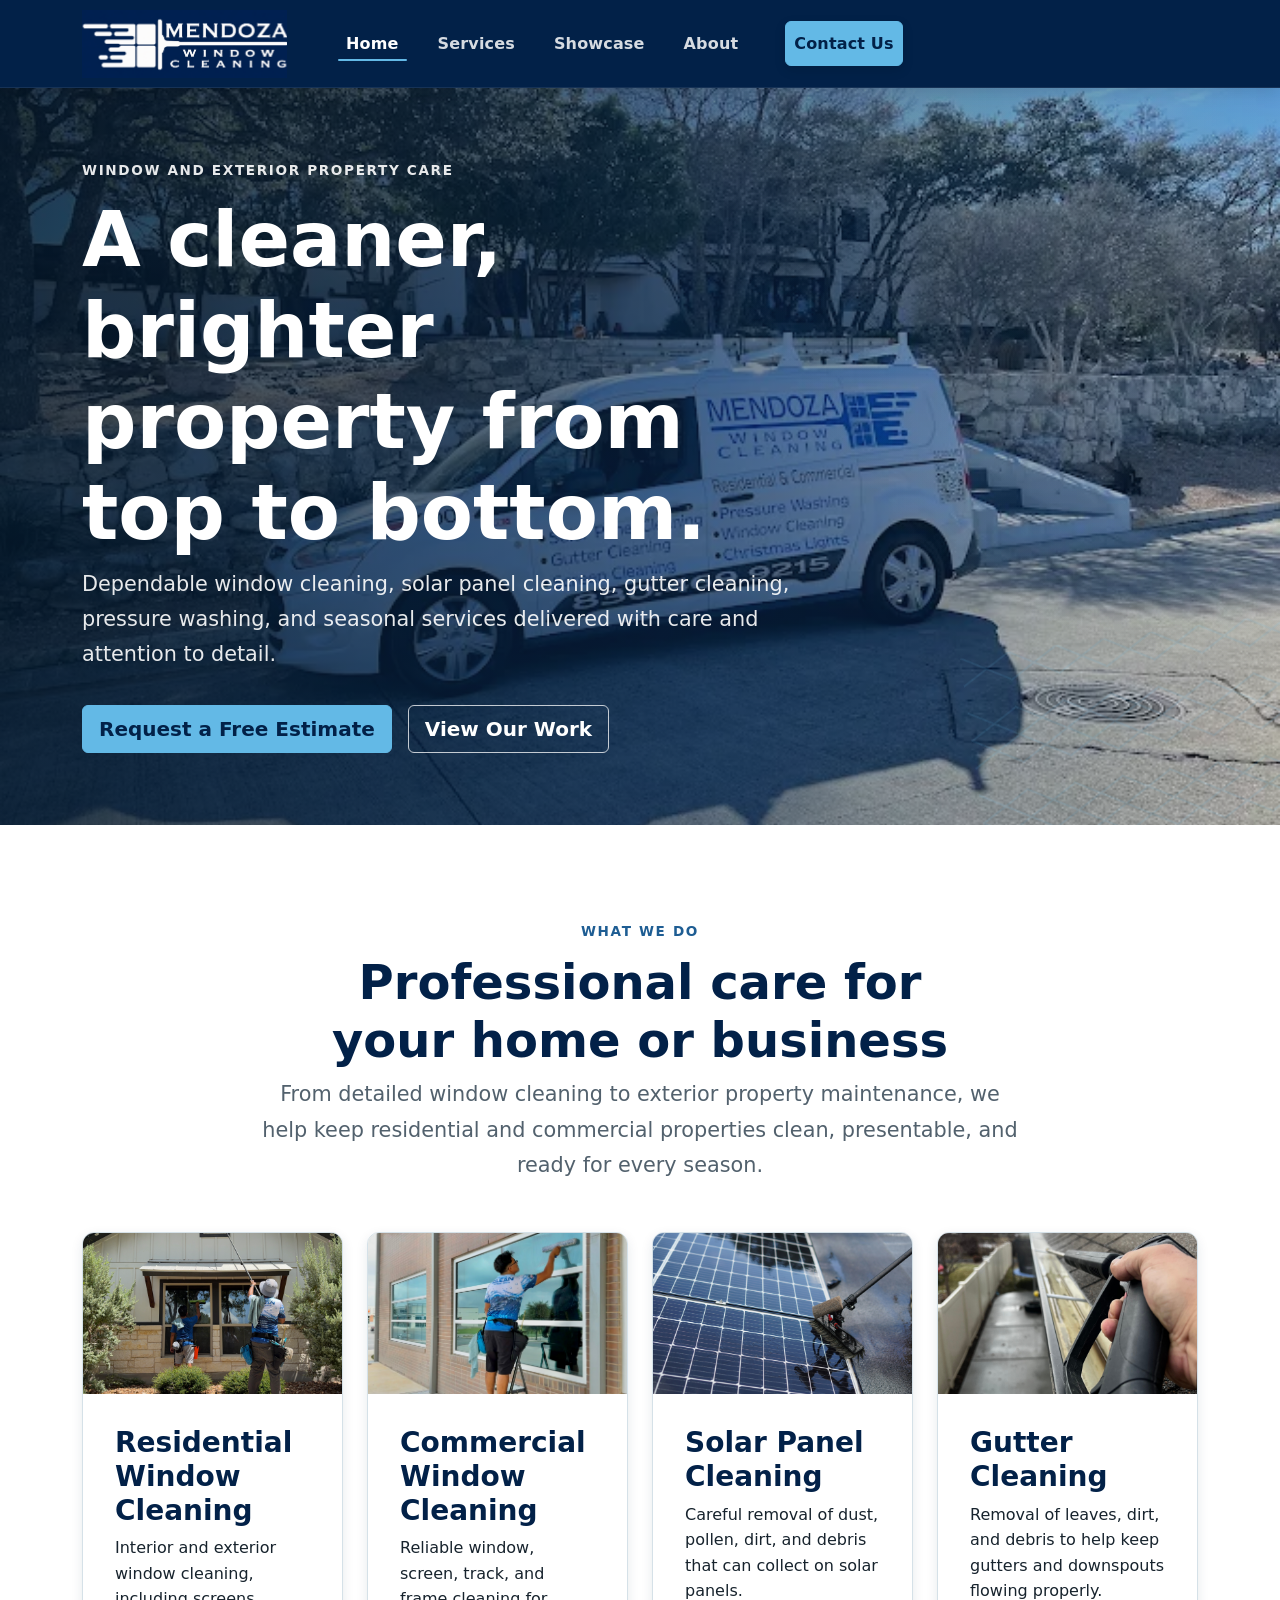
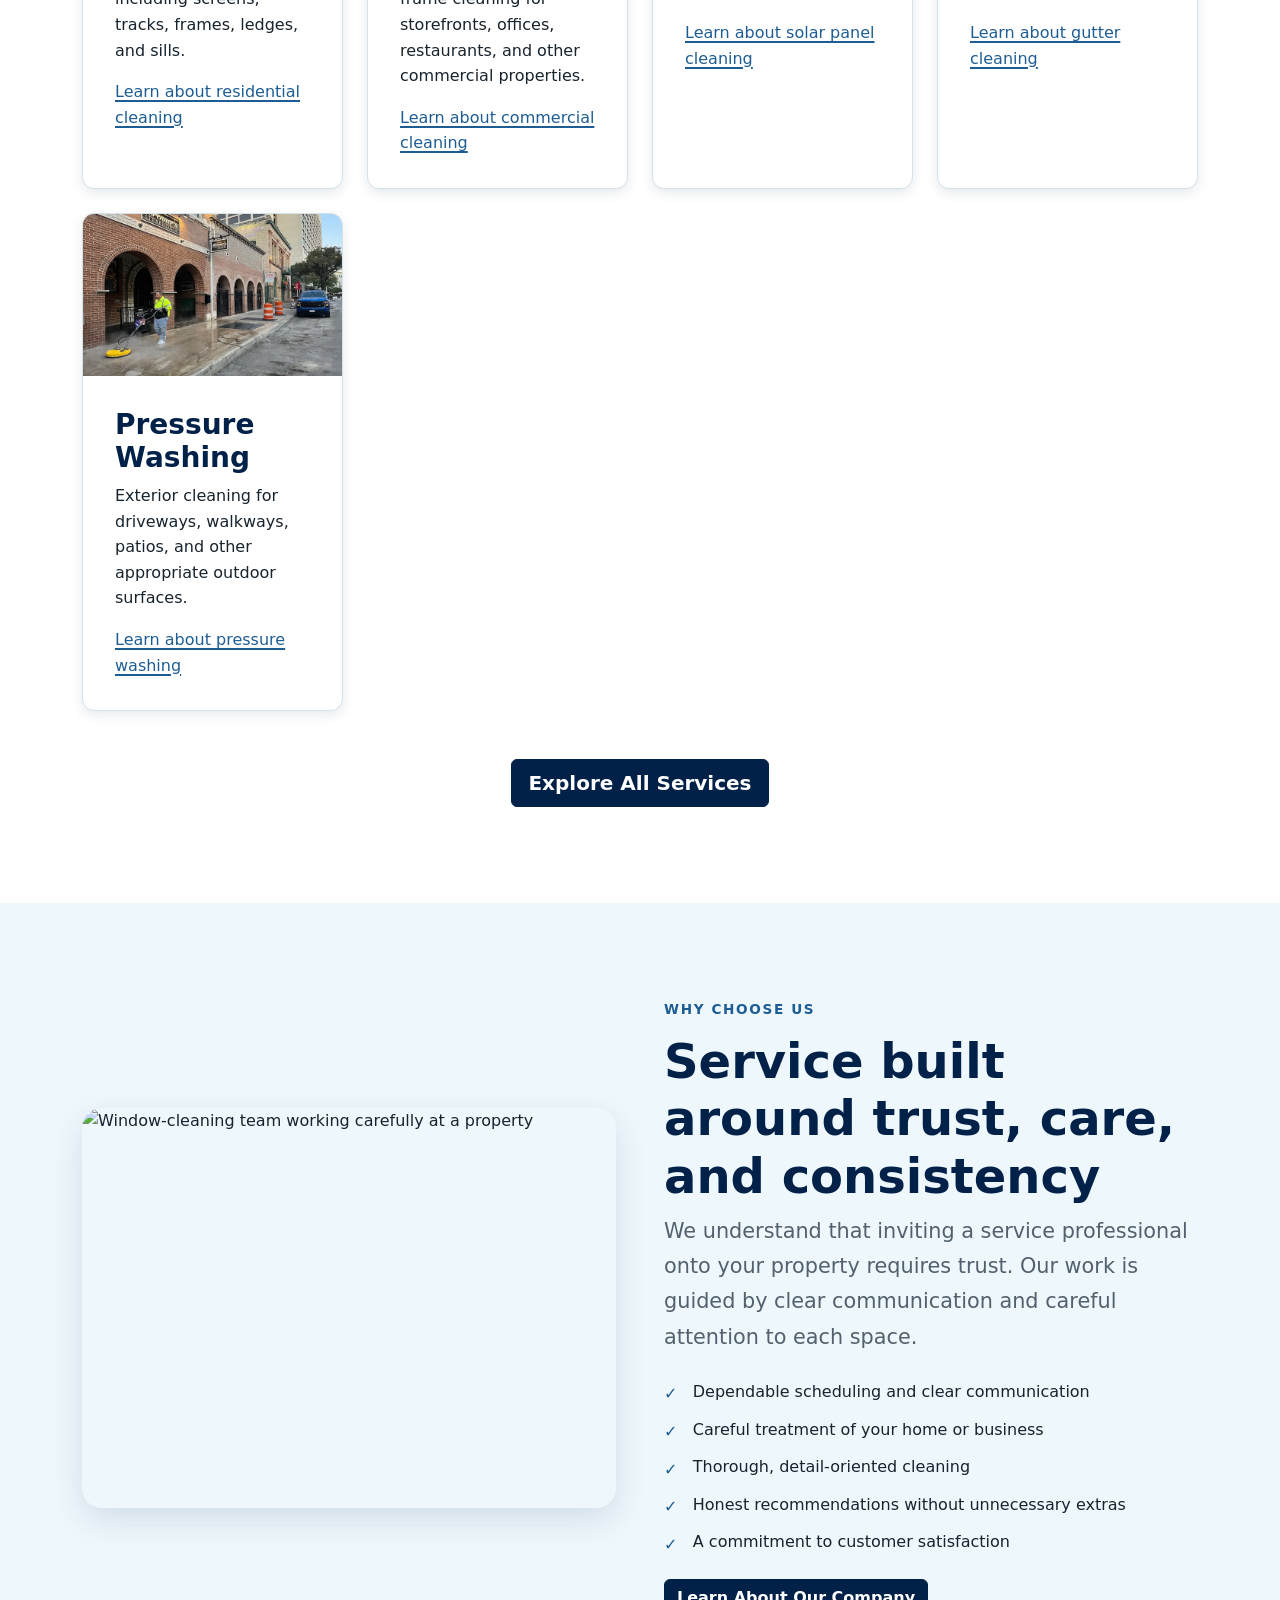
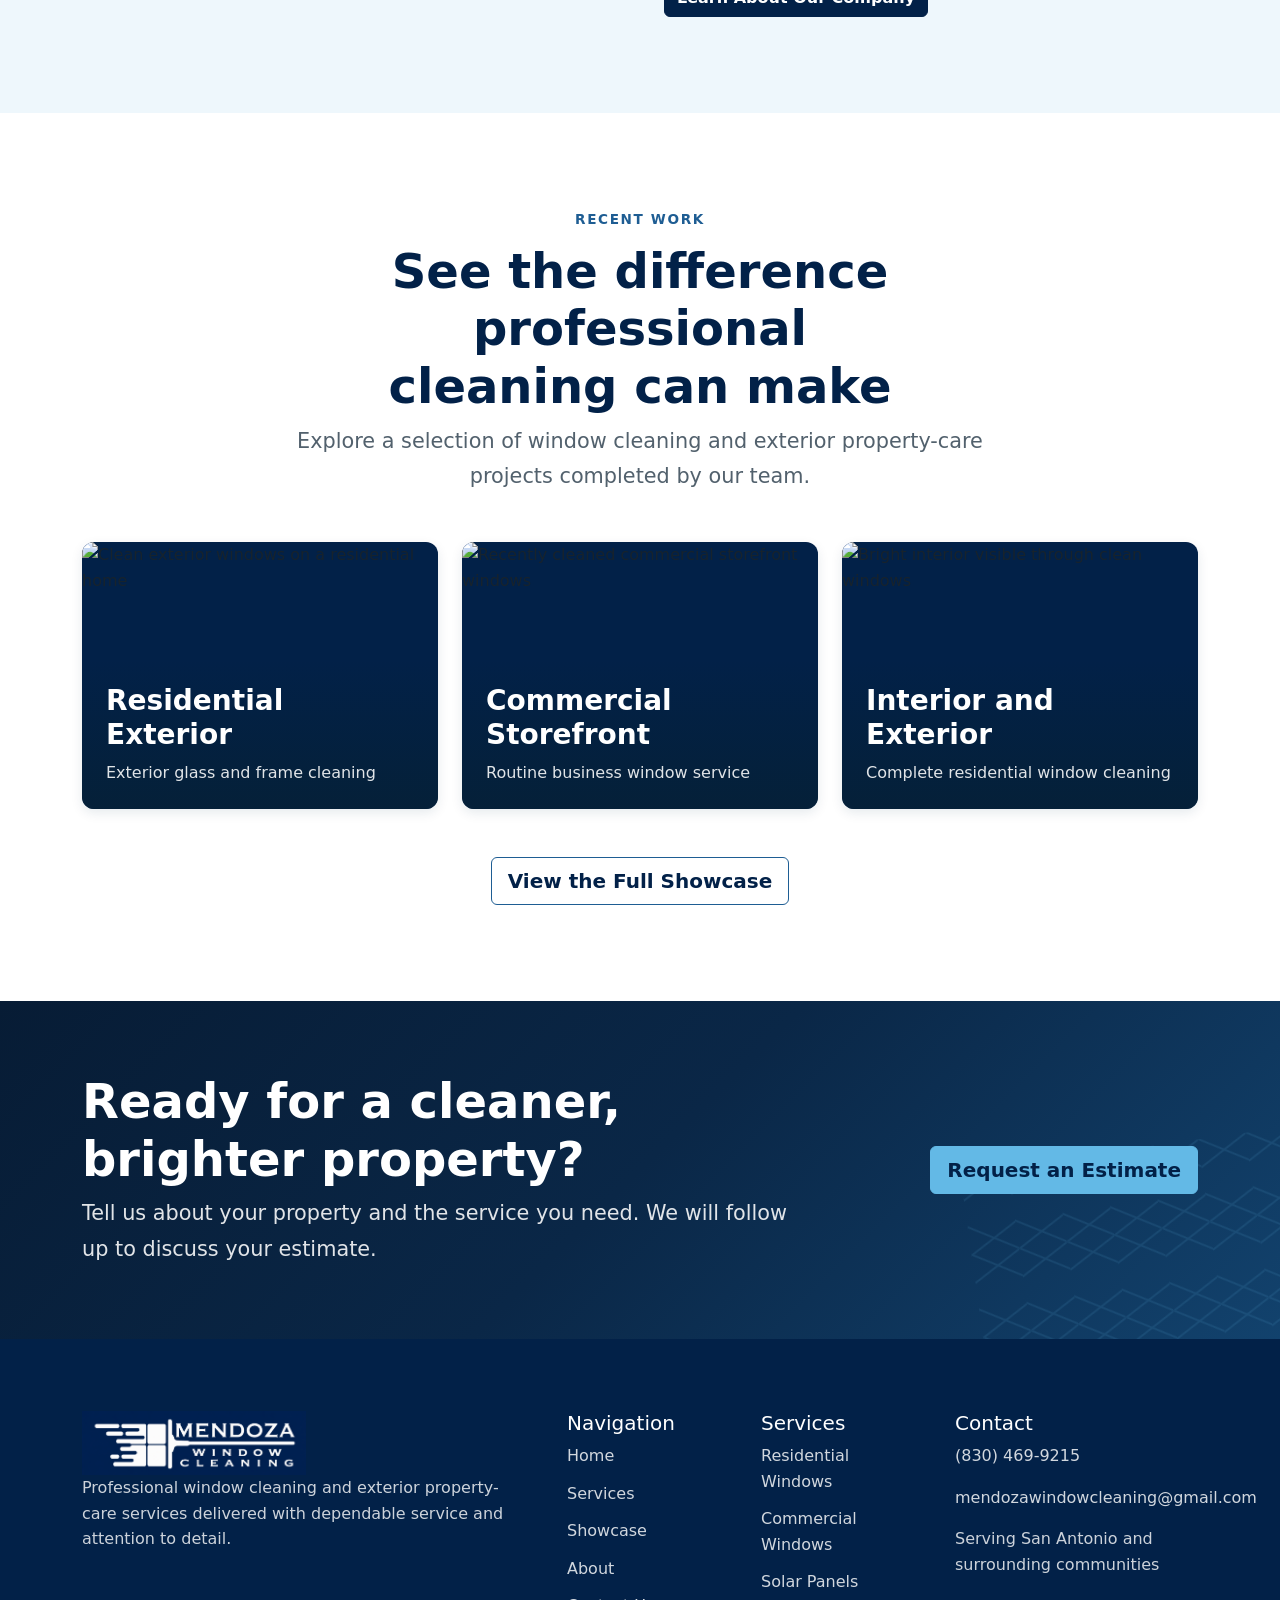
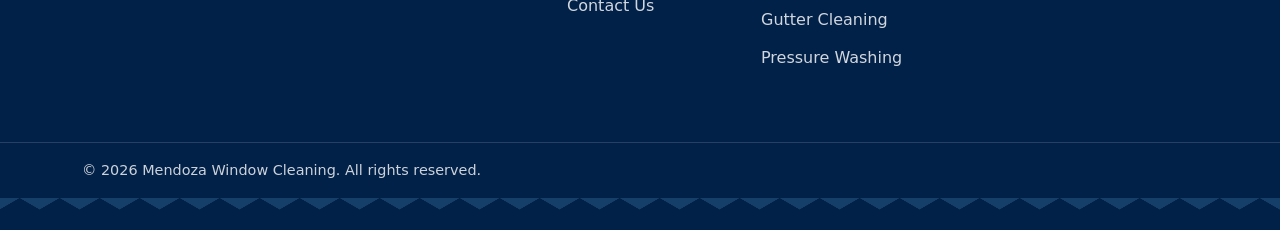
==== commit 5d5cb496: "made an enhancement to remove some services that are not being provided, and some more modern images" ====
--- a/index.html
+++ b/index.html
@@ -162,7 +162,7 @@
                 <div class="row g-4">
                     <div class="col-md-6 col-xl-3">
                         <article class="service-card">
-                            <img src="images/services/residential_building.jpg"
+                            <img src="images/services/Residential.png"
                                 alt="Window-cleaning professional cleaning a residential window"
                                 width="800"
                                 height="500"
@@ -188,7 +188,7 @@
 
                     <div class="col-md-6 col-xl-3">
                         <article class="service-card">
-                            <img src="images/services/commercial_building.jpg"
+                            <img src="images/services/Commercial_2.jpg"
                                 alt="Clean windows on a commercial storefront"
                                 width="800"
                                 height="500"
@@ -290,7 +290,7 @@
                         </article>
                     </div>
 
-                    <div class="col-md-6 col-xl-3">
+                    <!-- <div class="col-md-6 col-xl-3">
                         <article class="service-card">
                             <img src="images/services/window_protection_treatment.png"
                                 alt="Water beading on professionally protected glass"
@@ -314,9 +314,9 @@
                                 </a>
                             </div>
                         </article>
-                    </div>
-
-                    <div class="col-md-6 col-xl-3">
+                    </div> -->
+
+                    <!-- <div class="col-md-6 col-xl-3">
                         <article class="service-card">
                             <img src="images/services/christmas_lights.jpg"
                                 alt="Professionally installed Christmas lights on a home"
@@ -339,7 +339,7 @@
                                 </a>
                             </div>
                         </article>
-                    </div>
+                    </div> -->
                 </div>
 
                 <div class="text-center mt-5">
@@ -621,7 +621,7 @@
                                 </a>
                             </li>
 
-                            <li>
+                            <!-- <li>
                                 <a href="services.html#protection">
                                     Window Protection
                                 </a>
@@ -631,7 +631,7 @@
                                 <a href="services.html#christmas-lights">
                                     Christmas Lights
                                 </a>
-                            </li>
+                            </li> -->
                         </ul>
                     </div>
 
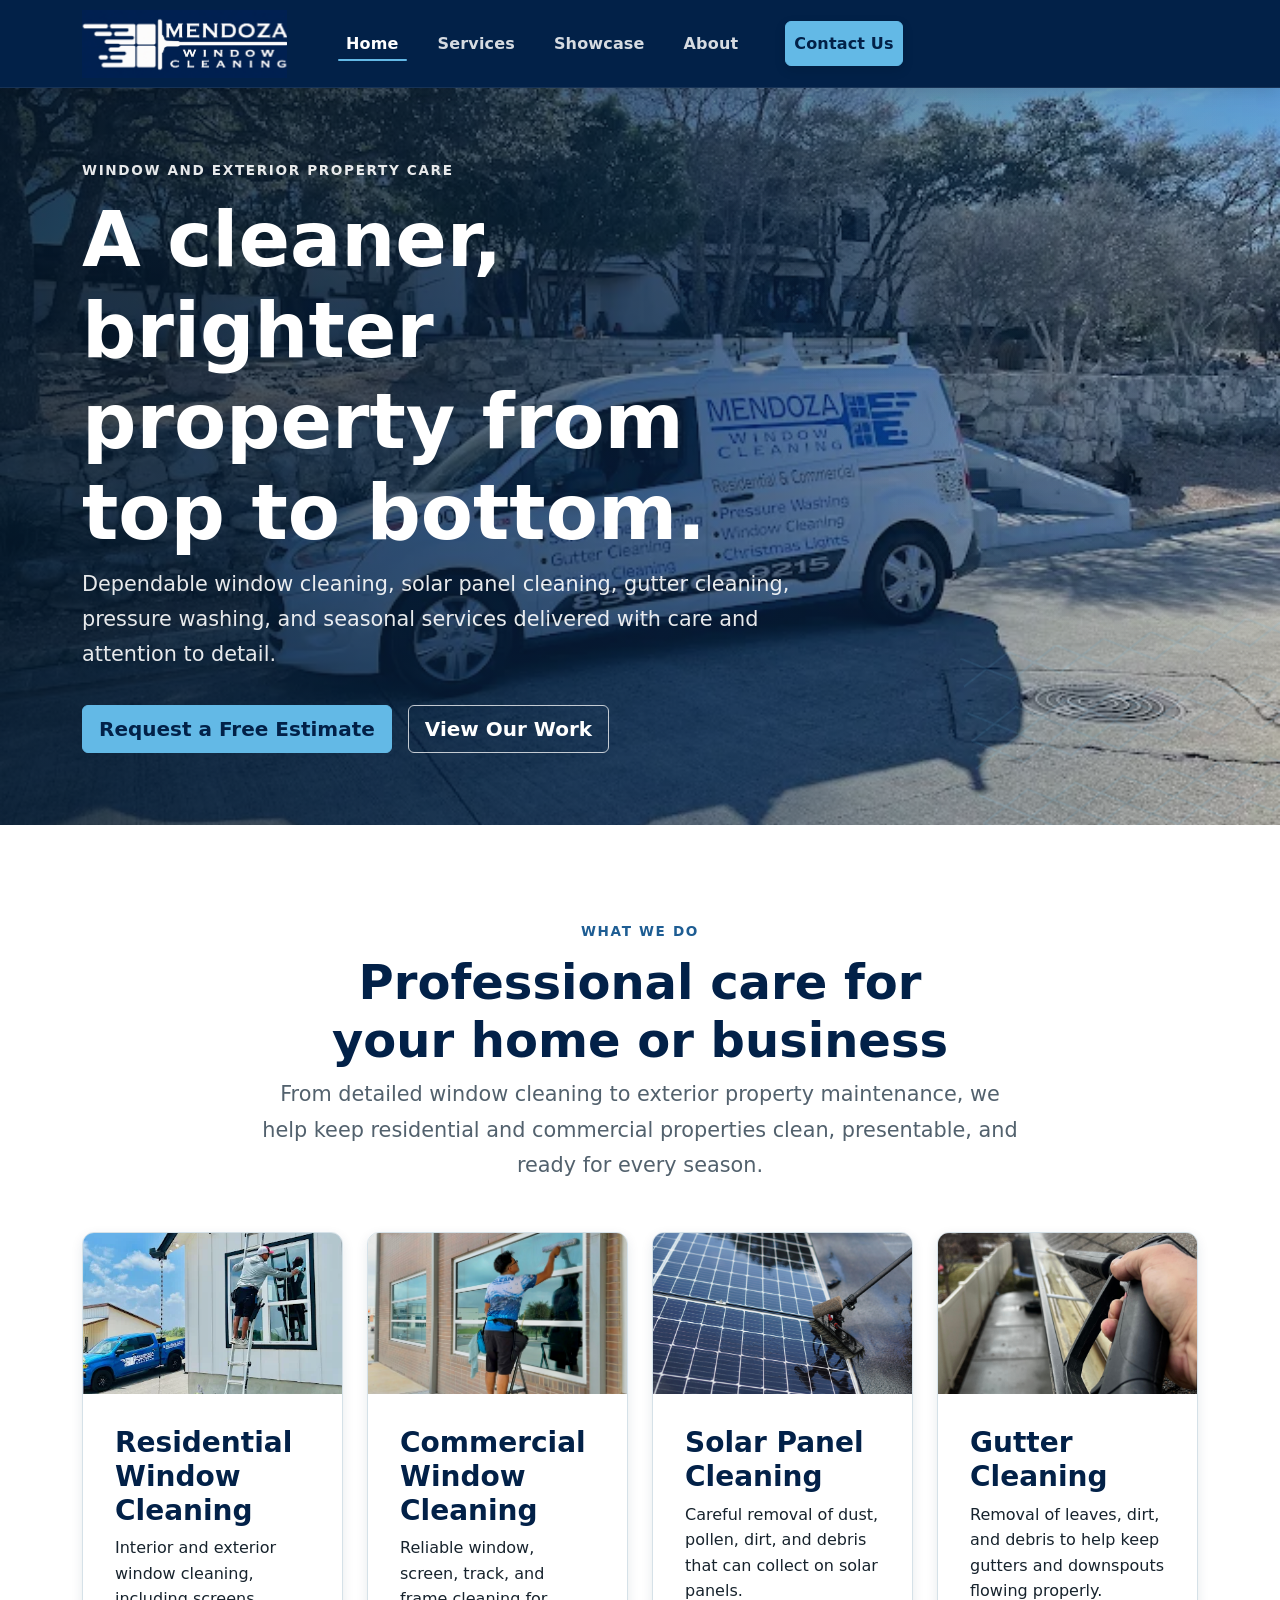
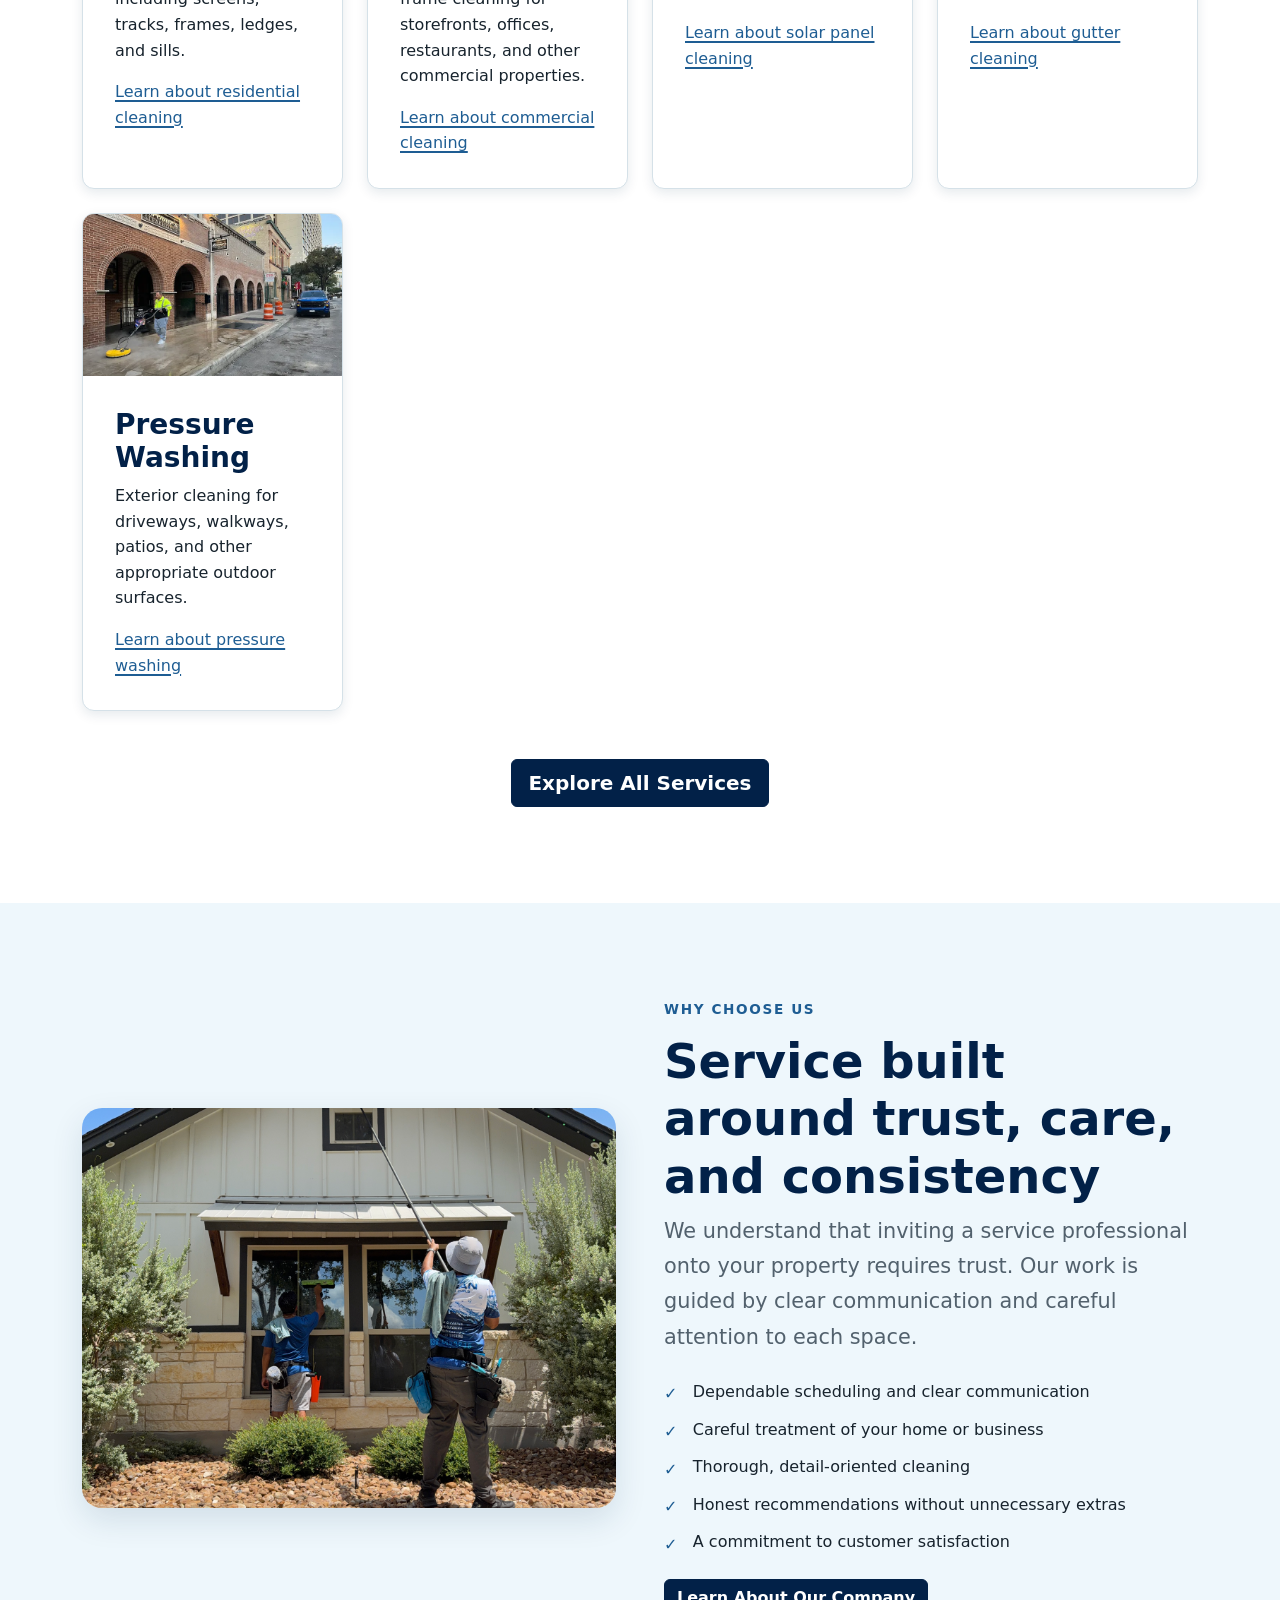
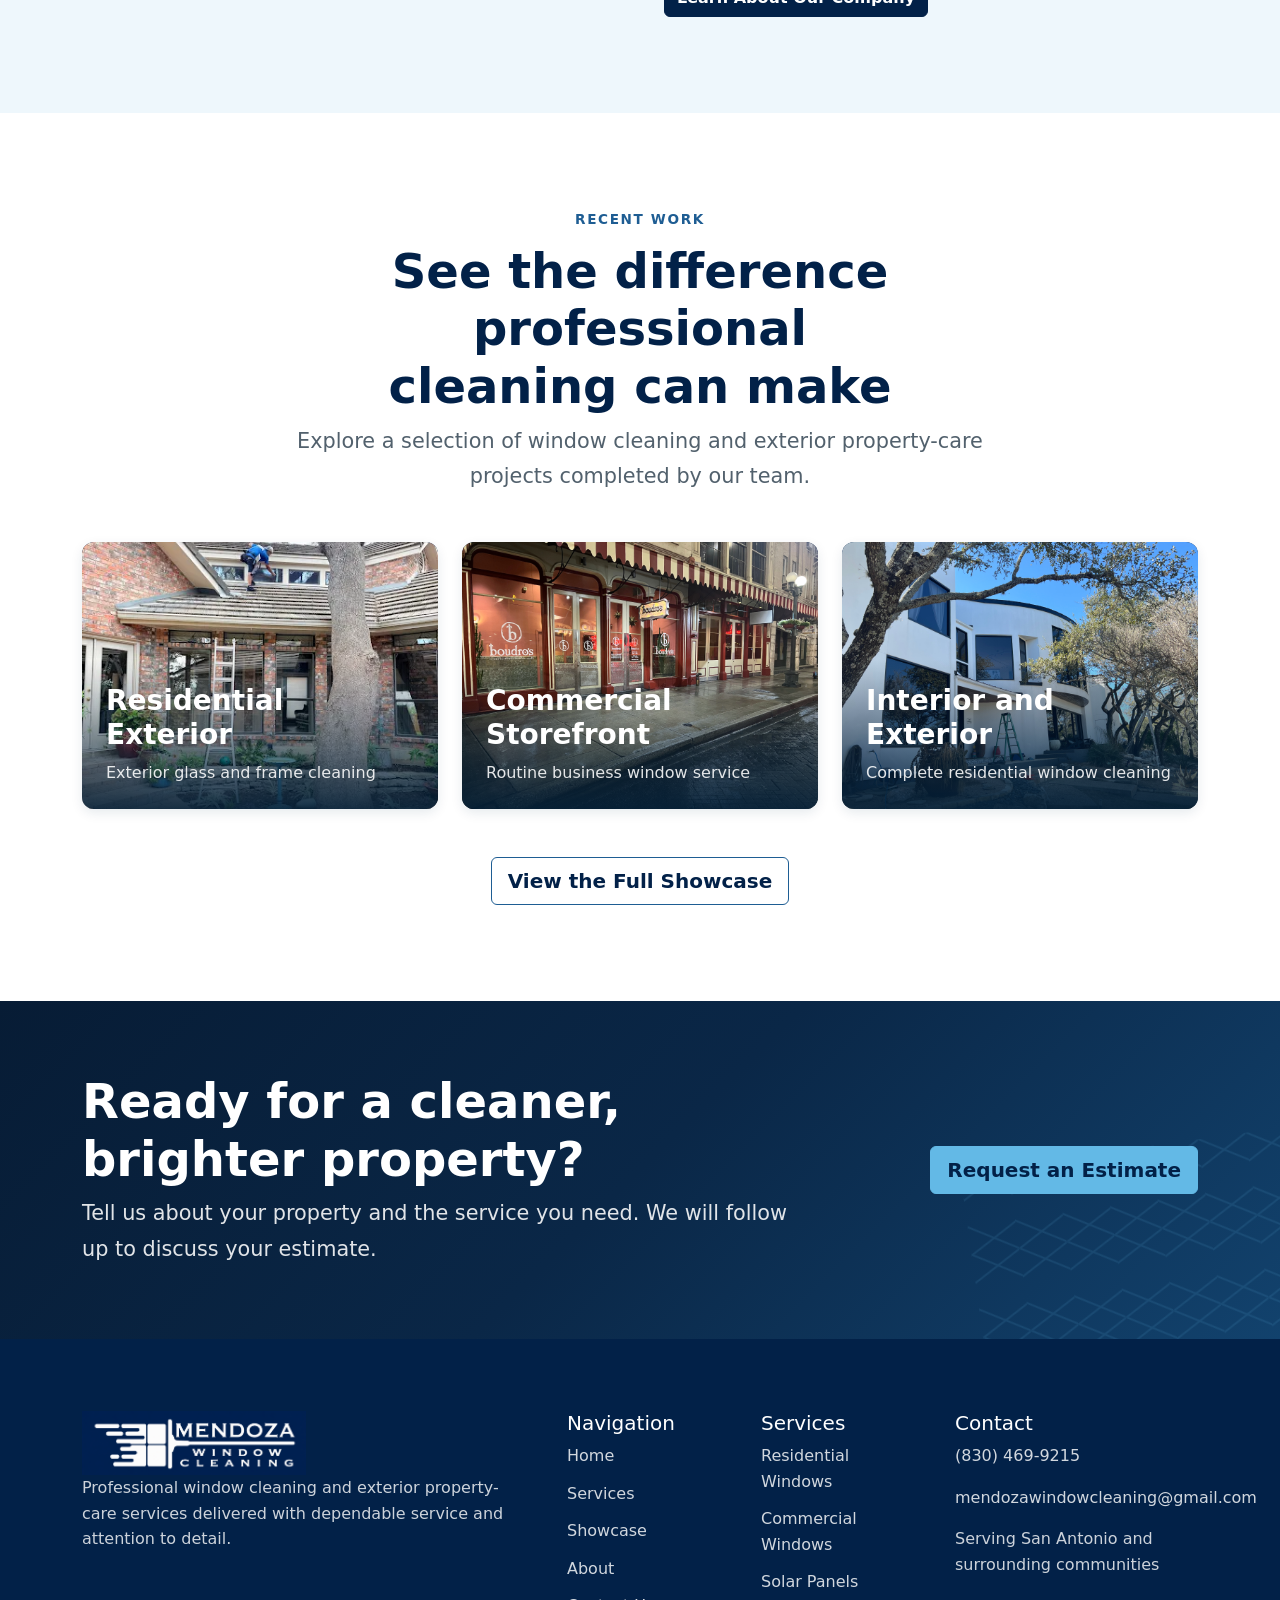
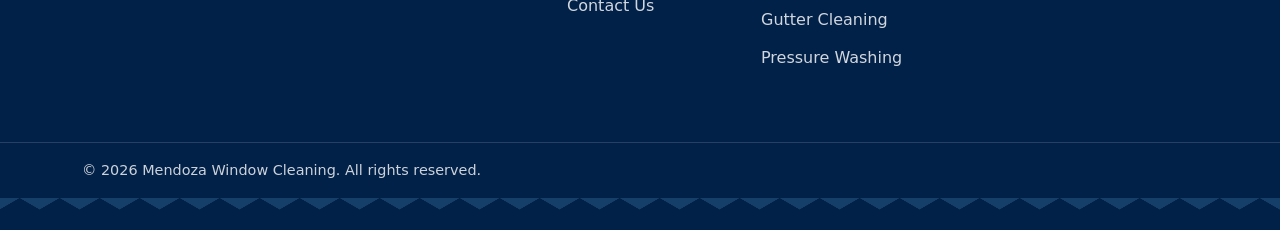
==== commit a938ecf6: "Home page and services pages are fully done. Currently working on showcase pages" ====
--- a/index.html
+++ b/index.html
@@ -162,7 +162,7 @@
                 <div class="row g-4">
                     <div class="col-md-6 col-xl-3">
                         <article class="service-card">
-                            <img src="images/services/Residential.png"
+                            <img src="images/showcase/team_clean.jpg"
                                 alt="Window-cleaning professional cleaning a residential window"
                                 width="800"
                                 height="500"
@@ -358,7 +358,7 @@
                 <div class="row align-items-center g-5">
                     <div class="col-lg-6">
                         <img class="about-image"
-                            src="images/about/team-at-work.webp"
+                            src="images/services/Residential.png"
                             alt="Window-cleaning team working carefully at a property"
                             width="1000"
                             height="750"
@@ -433,7 +433,7 @@
                 <div class="row g-4">
                     <div class="col-md-4">
                         <article class="gallery-card">
-                            <img src="images/showcase/project-01.webp"
+                            <img src="images/showcase/residential_exterior.png"
                                 alt="Clean exterior windows on a residential home"
                                 width="900"
                                 height="675"
@@ -453,7 +453,7 @@
 
                     <div class="col-md-4">
                         <article class="gallery-card">
-                            <img src="images/showcase/project-02.webp"
+                            <img src="images/showcase/commercial_storefront2.jpg"
                                 alt="Recently cleaned commercial storefront windows"
                                 width="900"
                                 height="675"
@@ -473,7 +473,7 @@
 
                     <div class="col-md-4">
                         <article class="gallery-card">
-                            <img src="images/showcase/project-03.webp"
+                            <img src="images/showcase/residential_showcase.jpg"
                                 alt="Bright interior visible through clean windows"
                                 width="900"
                                 height="675"
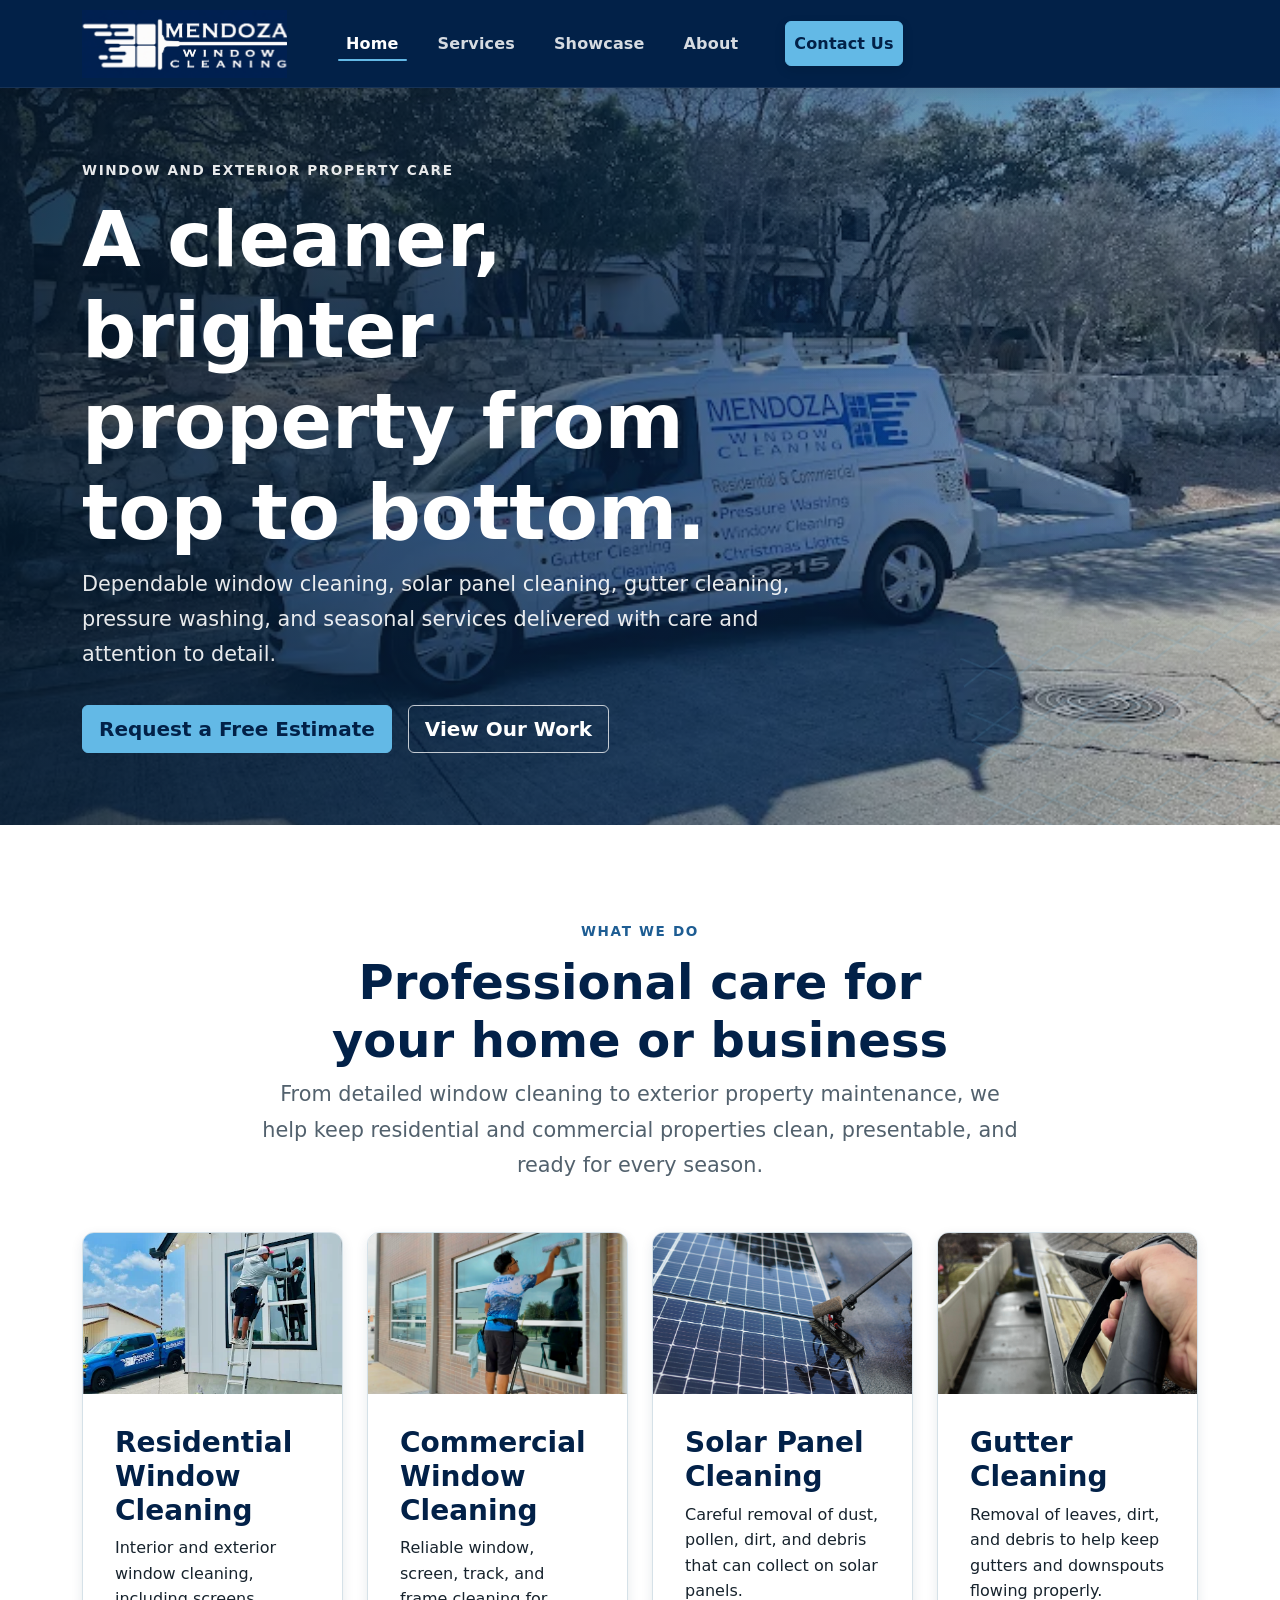
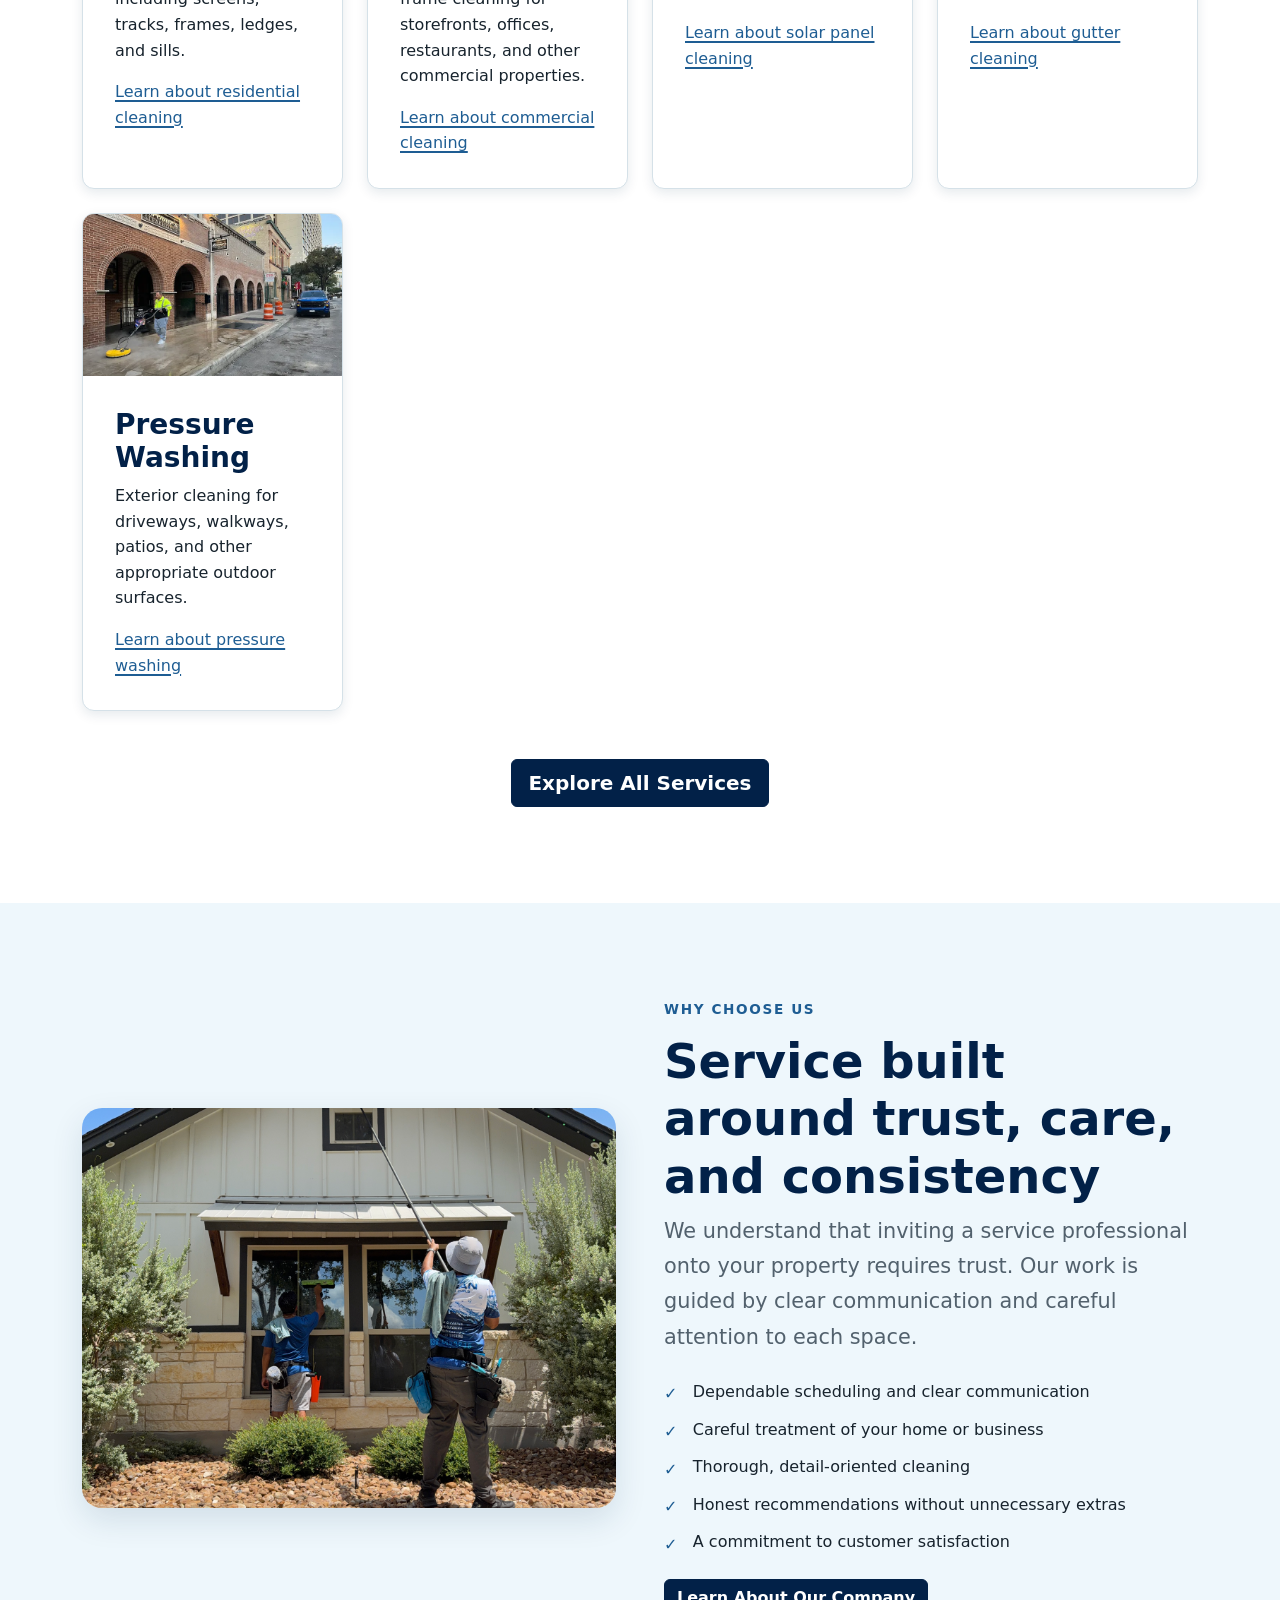
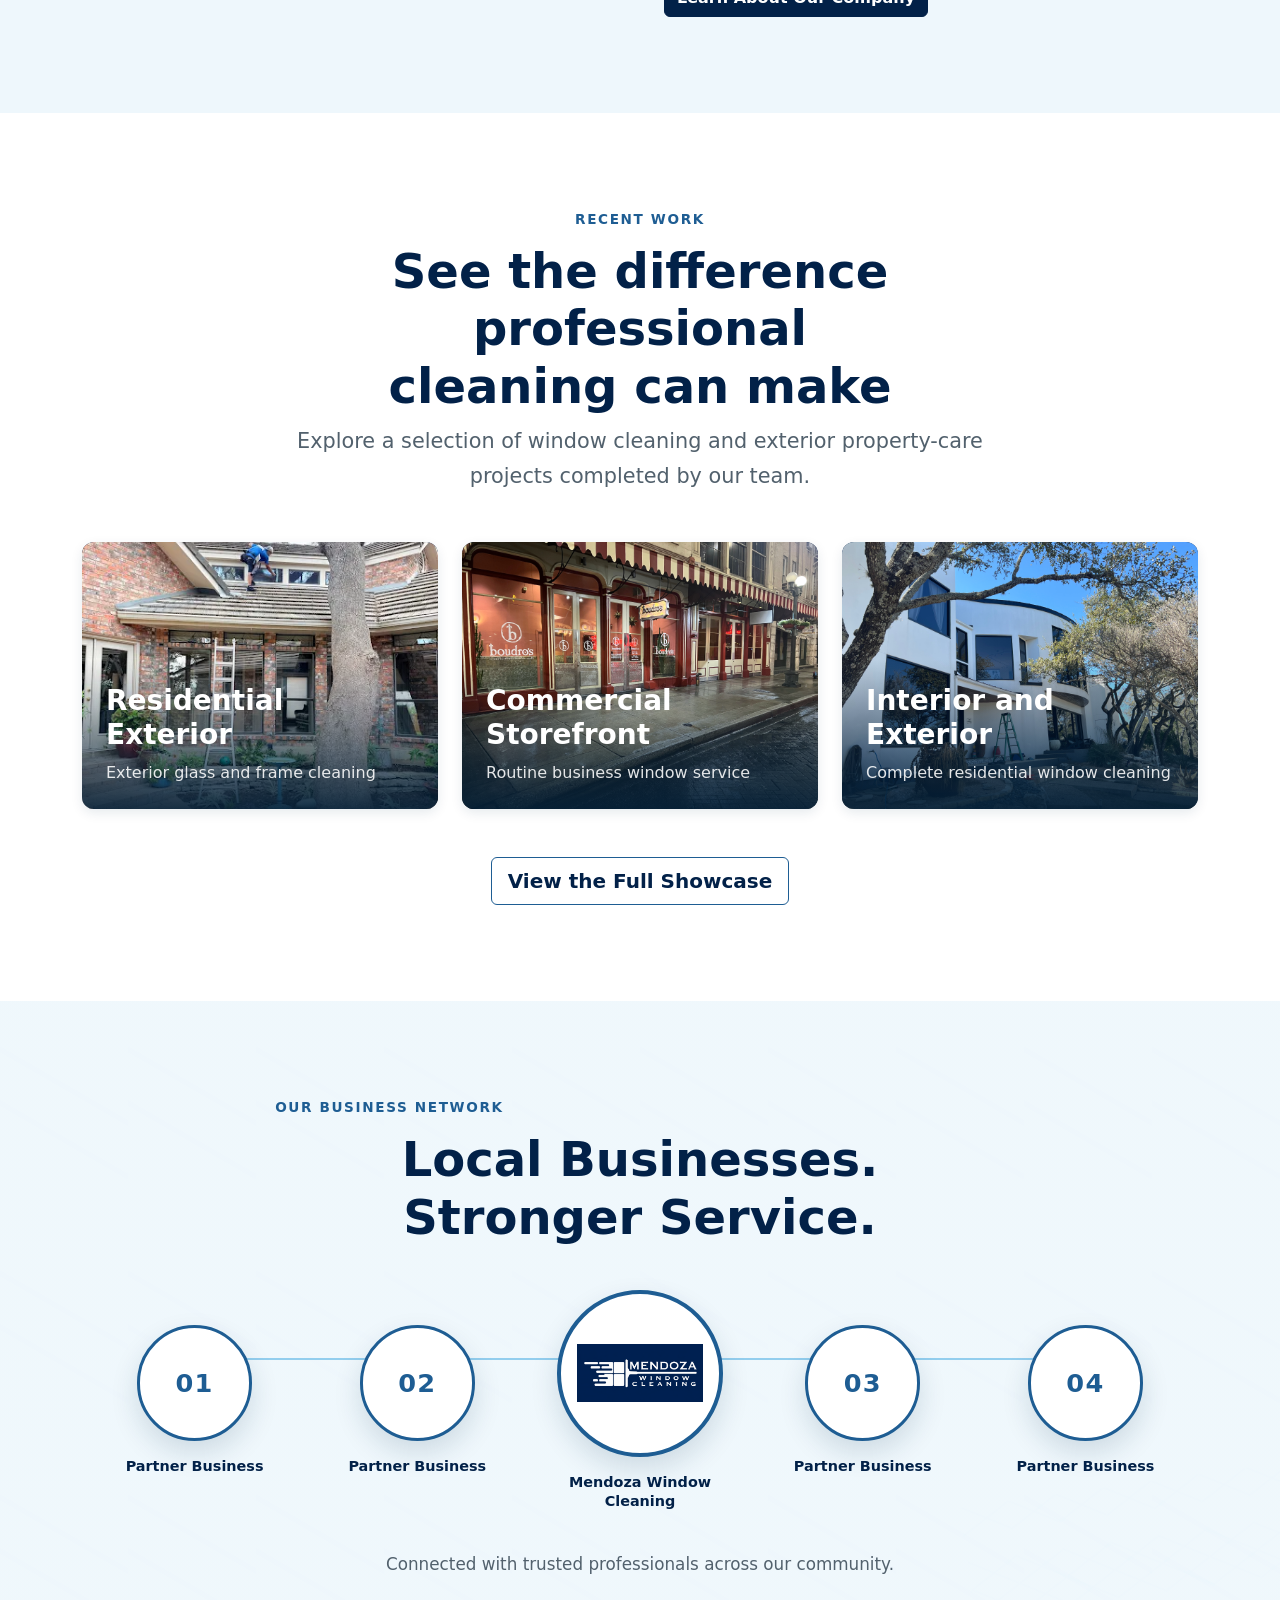
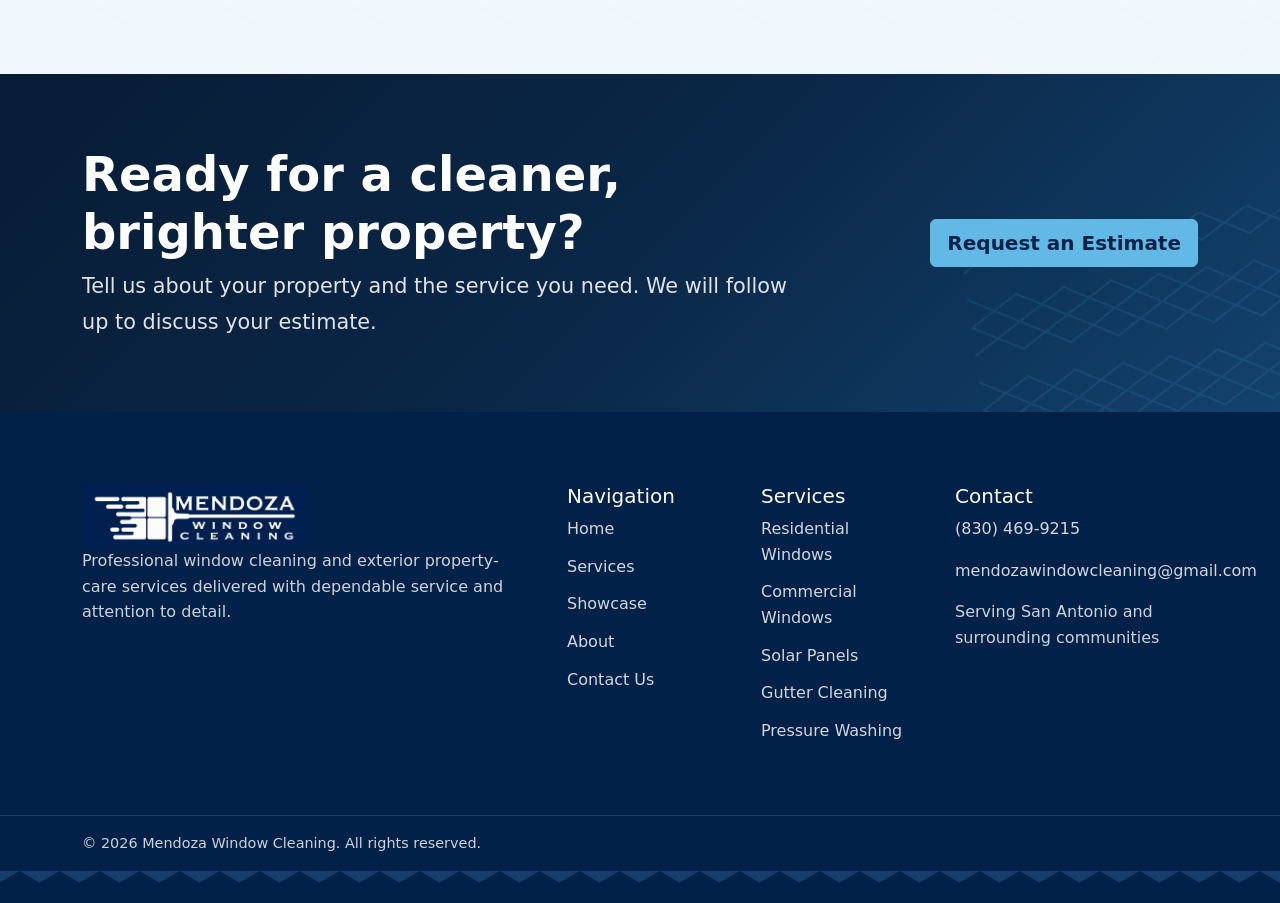
==== commit 2882a7eb: "checkpoint" ====
--- a/index.html
+++ b/index.html
@@ -500,6 +500,92 @@
                 </div>
             </div>
         </section>
+
+        <section class="business-network honeycomb-accent"
+    aria-labelledby="business-network-heading">
+
+    <div class="container">
+        <div class="business-network__header text-center">
+            <p class="section-eyebrow">
+                Our business network
+            </p>
+
+            <h2 id="business-network-heading">
+                Local Businesses. Stronger Service.
+            </h2>
+        </div>
+
+        <div class="business-network__diagram"
+            aria-label="Mendoza Window Cleaning and partner businesses">
+
+            <div class="business-network__line"
+                aria-hidden="true">
+            </div>
+
+            <div class="network-partner network-partner--gold">
+                <div class="network-partner__mark"
+                    aria-hidden="true">
+                    <span>01</span>
+                </div>
+
+                <p>
+                    Partner Business
+                </p>
+            </div>
+
+            <div class="network-partner network-partner--green">
+                <div class="network-partner__mark"
+                    aria-hidden="true">
+                    <span>02</span>
+                </div>
+
+                <p>
+                    Partner Business
+                </p>
+            </div>
+
+            <div class="network-partner network-partner--primary">
+                <div class="network-partner__mark network-partner__mark--brand">
+                    <img src="images/logo/mendoza_business_logo3.png"
+                        alt="Mendoza Window Cleaning"
+                        width="224"
+                        height="64"
+                        loading="lazy" />
+                </div>
+
+                <p>
+                    Mendoza Window Cleaning
+                </p>
+            </div>
+
+            <div class="network-partner network-partner--cyan">
+                <div class="network-partner__mark"
+                    aria-hidden="true">
+                    <span>03</span>
+                </div>
+
+                <p>
+                    Partner Business
+                </p>
+            </div>
+
+            <div class="network-partner network-partner--orange">
+                <div class="network-partner__mark"
+                    aria-hidden="true">
+                    <span>04</span>
+                </div>
+
+                <p>
+                    Partner Business
+                </p>
+            </div>
+        </div>
+
+        <p class="business-network__summary text-center">
+            Connected with trusted professionals across our community.
+        </p>
+    </div>
+</section>
 
         <section class="cta-section honeycomb-accent"
             aria-labelledby="home-cta-heading">
--- a/css/styles.css
+++ b/css/styles.css
@@ -1217,4 +1217,160 @@
     color: inherit;
     text-decoration: underline;
   }
+}
+
+/* ==================================================
+   Business Network
+   ================================================== */
+
+.business-network {
+    position: relative;
+    padding-block: clamp(4rem, 8vw, 6rem);
+    overflow: hidden;
+    background:
+        linear-gradient(
+            rgb(238 247 252 / 92%),
+            rgb(238 247 252 / 92%)
+        ),
+        linear-gradient(
+            30deg,
+            transparent 40%,
+            rgb(99 185 230 / 12%) 40%,
+            rgb(99 185 230 / 12%) 42%,
+            transparent 42%,
+            transparent 58%,
+            rgb(99 185 230 / 12%) 58%,
+            rgb(99 185 230 / 12%) 60%,
+            transparent 60%
+        );
+    background-size: auto, 8rem 14rem;
+}
+
+.business-network__header {
+    position: relative;
+    z-index: 1;
+    margin-bottom: 2.75rem;
+}
+
+.business-network__header h2 {
+    max-width: 48rem;
+    margin-inline: auto;
+    color: var(--color-primary-dark);
+}
+
+.business-network__diagram {
+    position: relative;
+    z-index: 1;
+    display: grid;
+    grid-template-columns: repeat(5, minmax(0, 1fr));
+    align-items: center;
+    gap: clamp(0.75rem, 2vw, 2rem);
+    max-width: 68rem;
+    margin-inline: auto;
+}
+
+.business-network__line {
+    position: absolute;
+    z-index: -1;
+    top: 4.25rem;
+    right: 8%;
+    left: 8%;
+    height: 0.125rem;
+    background-color: rgb(99 185 230 / 65%);
+}
+
+.network-partner {
+    min-width: 0;
+    text-align: center;
+}
+
+.network-partner__mark {
+    display: grid;
+    width: clamp(5.5rem, 9vw, 7.5rem);
+    aspect-ratio: 1;
+    margin-inline: auto;
+    place-items: center;
+    border: 0.1875rem solid currentcolor;
+    border-radius: 50%;
+    color: var(--color-primary);
+    background-color: var(--color-white);
+    box-shadow: 0 0.75rem 1.75rem rgb(9 47 80 / 14%);
+}
+
+.network-partner__mark span {
+    font-size: clamp(1.25rem, 2vw, 1.75rem);
+    font-weight: 800;
+    letter-spacing: 0.05em;
+}
+
+.network-partner__mark--brand {
+    width: clamp(8rem, 13vw, 11rem);
+    padding: 1rem;
+    border-width: 0.25rem;
+}
+
+.network-partner__mark--brand img {
+    width: 100%;
+    height: auto;
+}
+
+.network-partner p {
+    margin: 1rem 0 0;
+    color: var(--color-primary-dark);
+    font-size: 0.9rem;
+    font-weight: 700;
+    line-height: 1.35;
+}
+
+.network-partner--gold {
+    color: #a77510;
+}
+
+.network-partner--green {
+    color: #347b35;
+}
+
+.network-partner--primary {
+    color: var(--color-primary);
+}
+
+.network-partner--cyan {
+    color: #1487a8;
+}
+
+.network-partner--orange {
+    color: #c65c18;
+}
+
+.business-network__summary {
+    position: relative;
+    z-index: 1;
+    margin: 2.5rem auto 0;
+    color: var(--color-text-muted);
+    font-size: 1.05rem;
+}
+
+/* ==================================================
+   Business Network: Mobile
+   ================================================== */
+
+@media (max-width: 47.99875rem) {
+    .business-network__diagram {
+        grid-template-columns: repeat(2, minmax(0, 1fr));
+        gap: 2rem 1rem;
+    }
+
+    .business-network__line {
+        display: none;
+    }
+
+    .network-partner--primary {
+        grid-column: 1 / -1;
+        grid-row: 1;
+    }
+
+    .network-partner__mark,
+    .network-partner__mark--brand {
+        width: 7rem;
+    }
 }
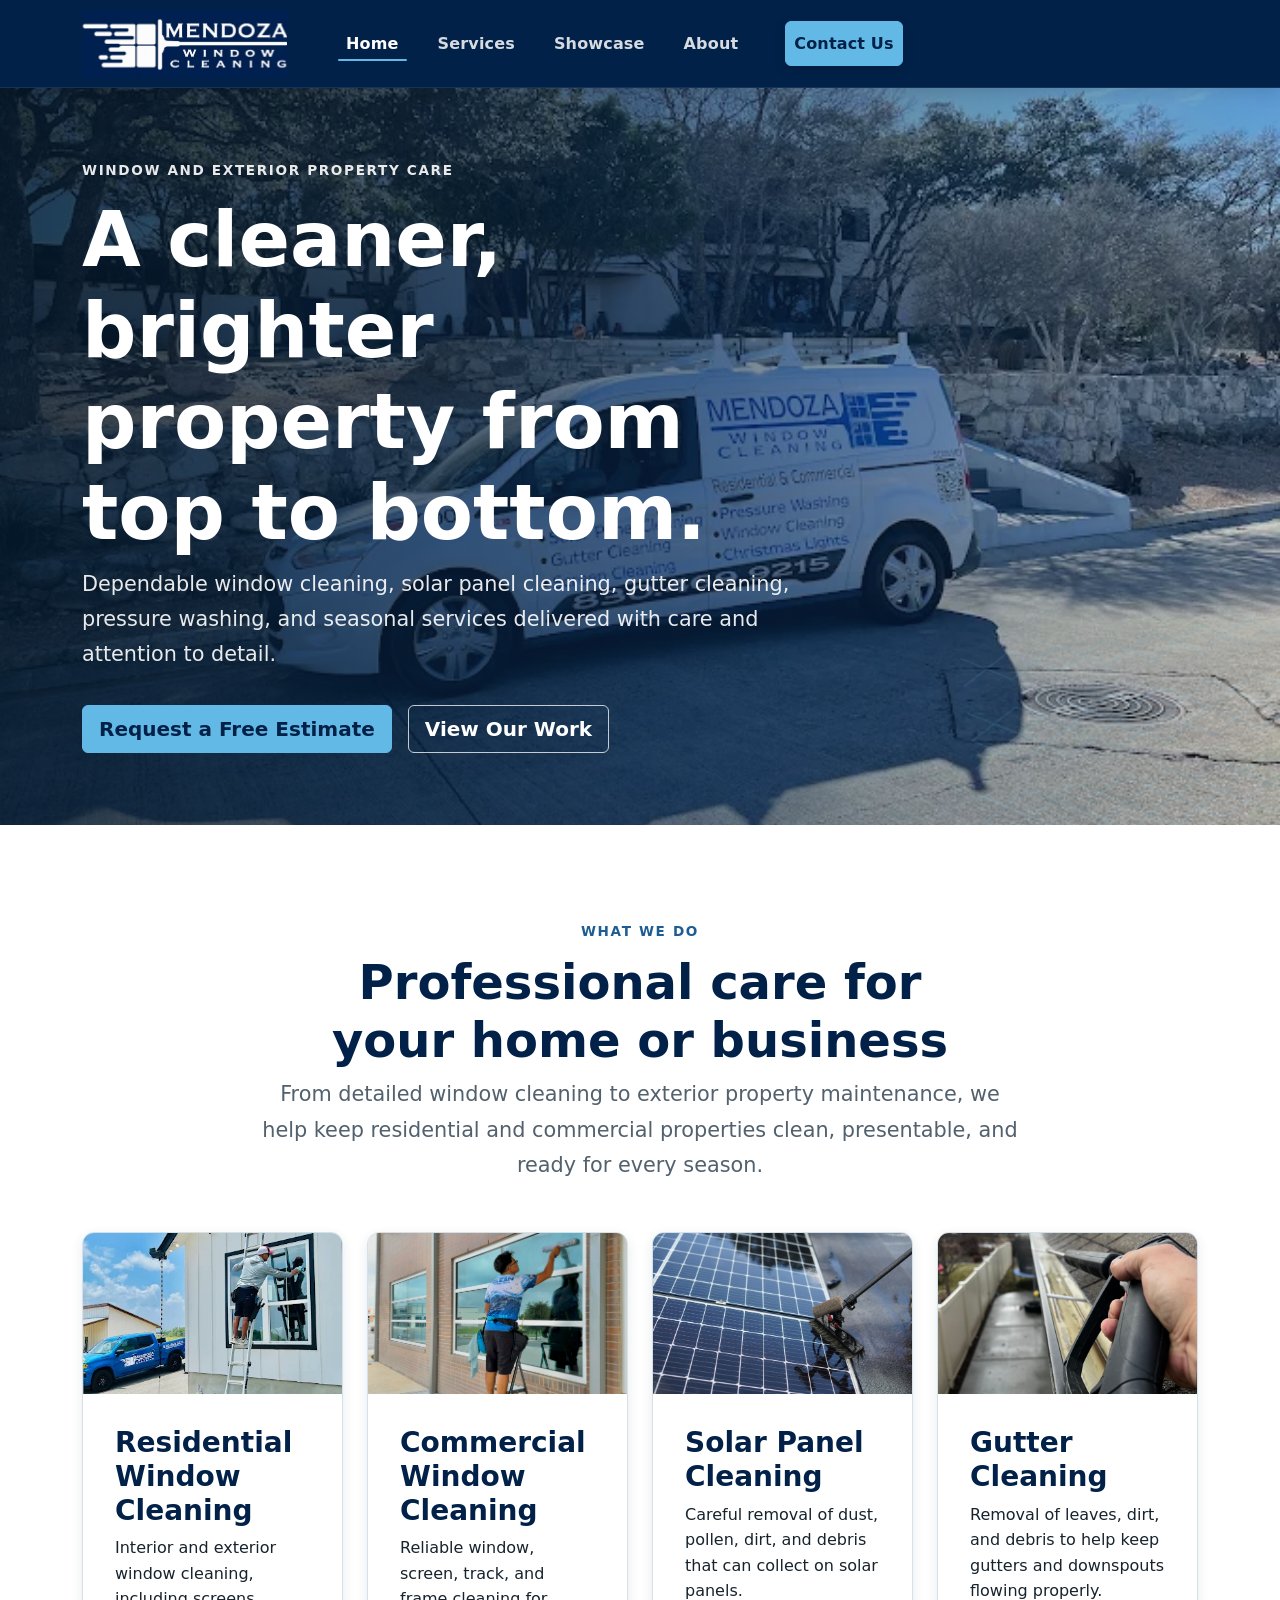
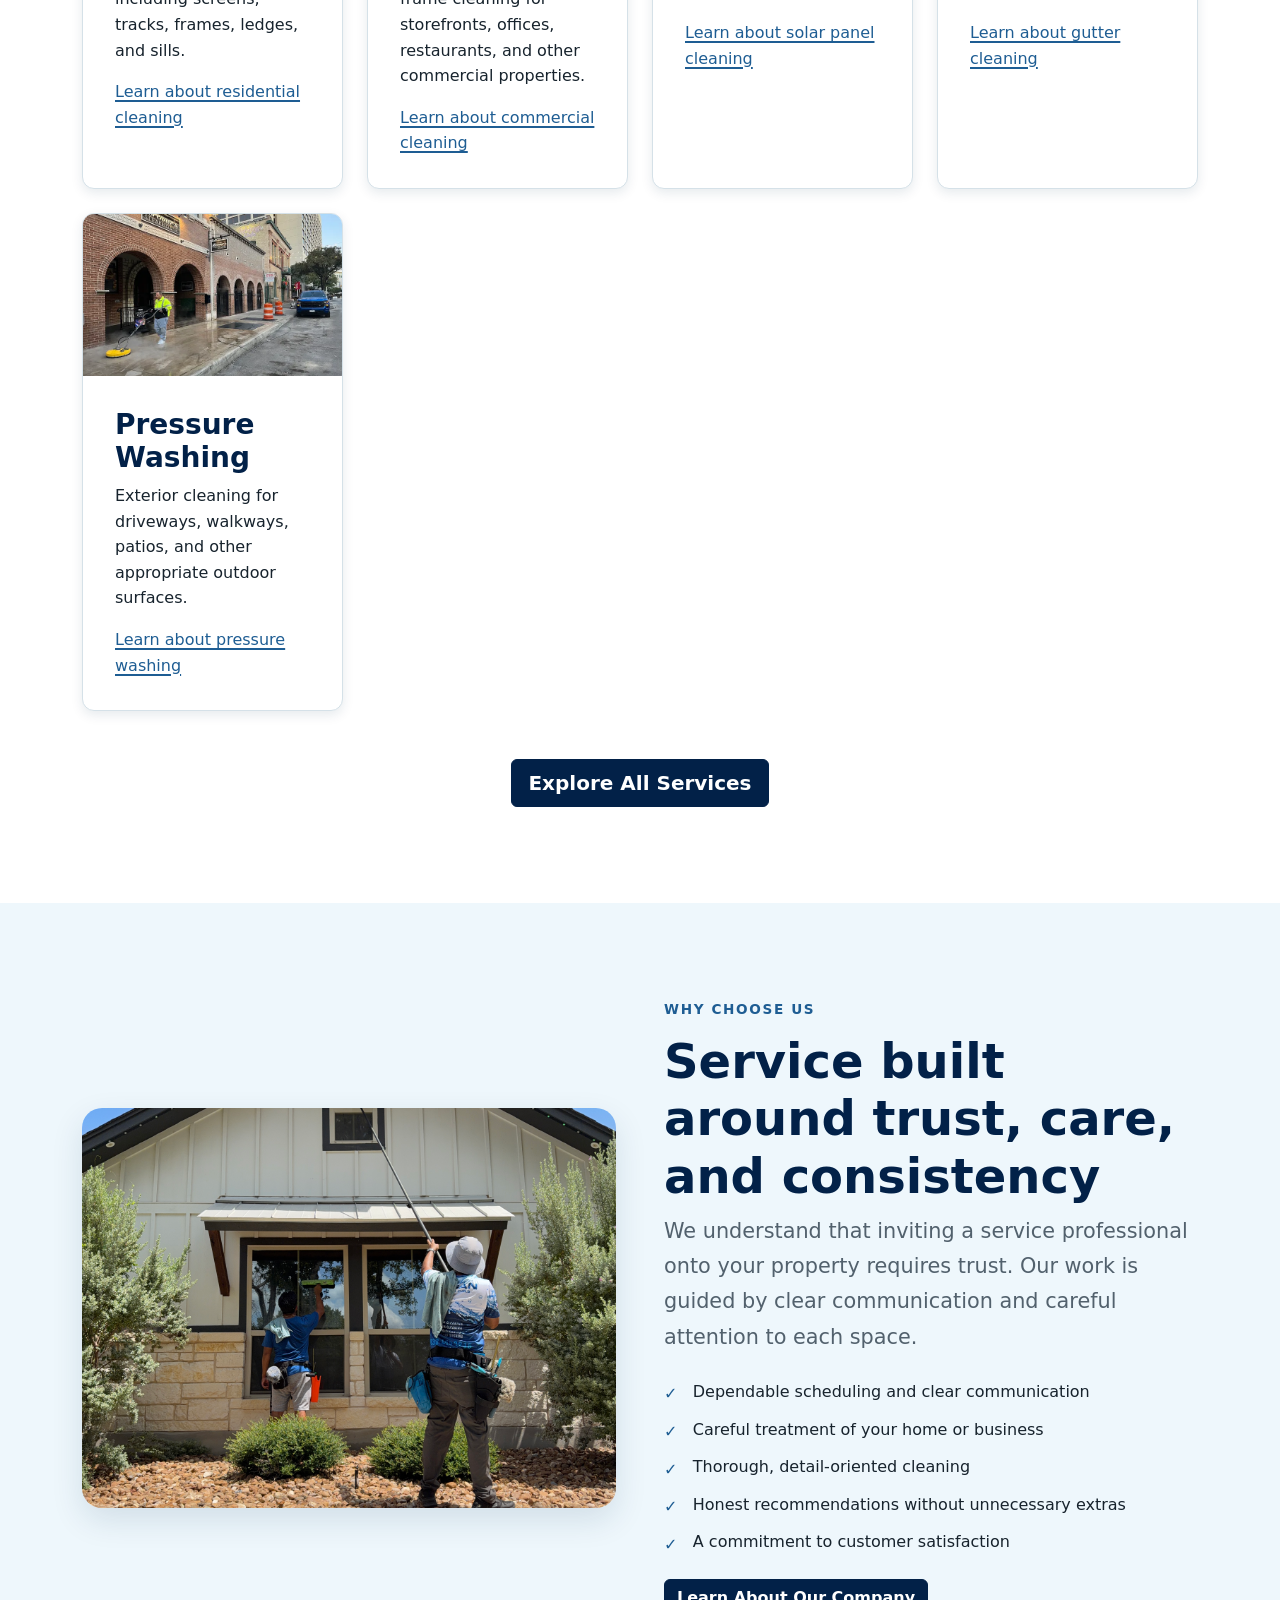
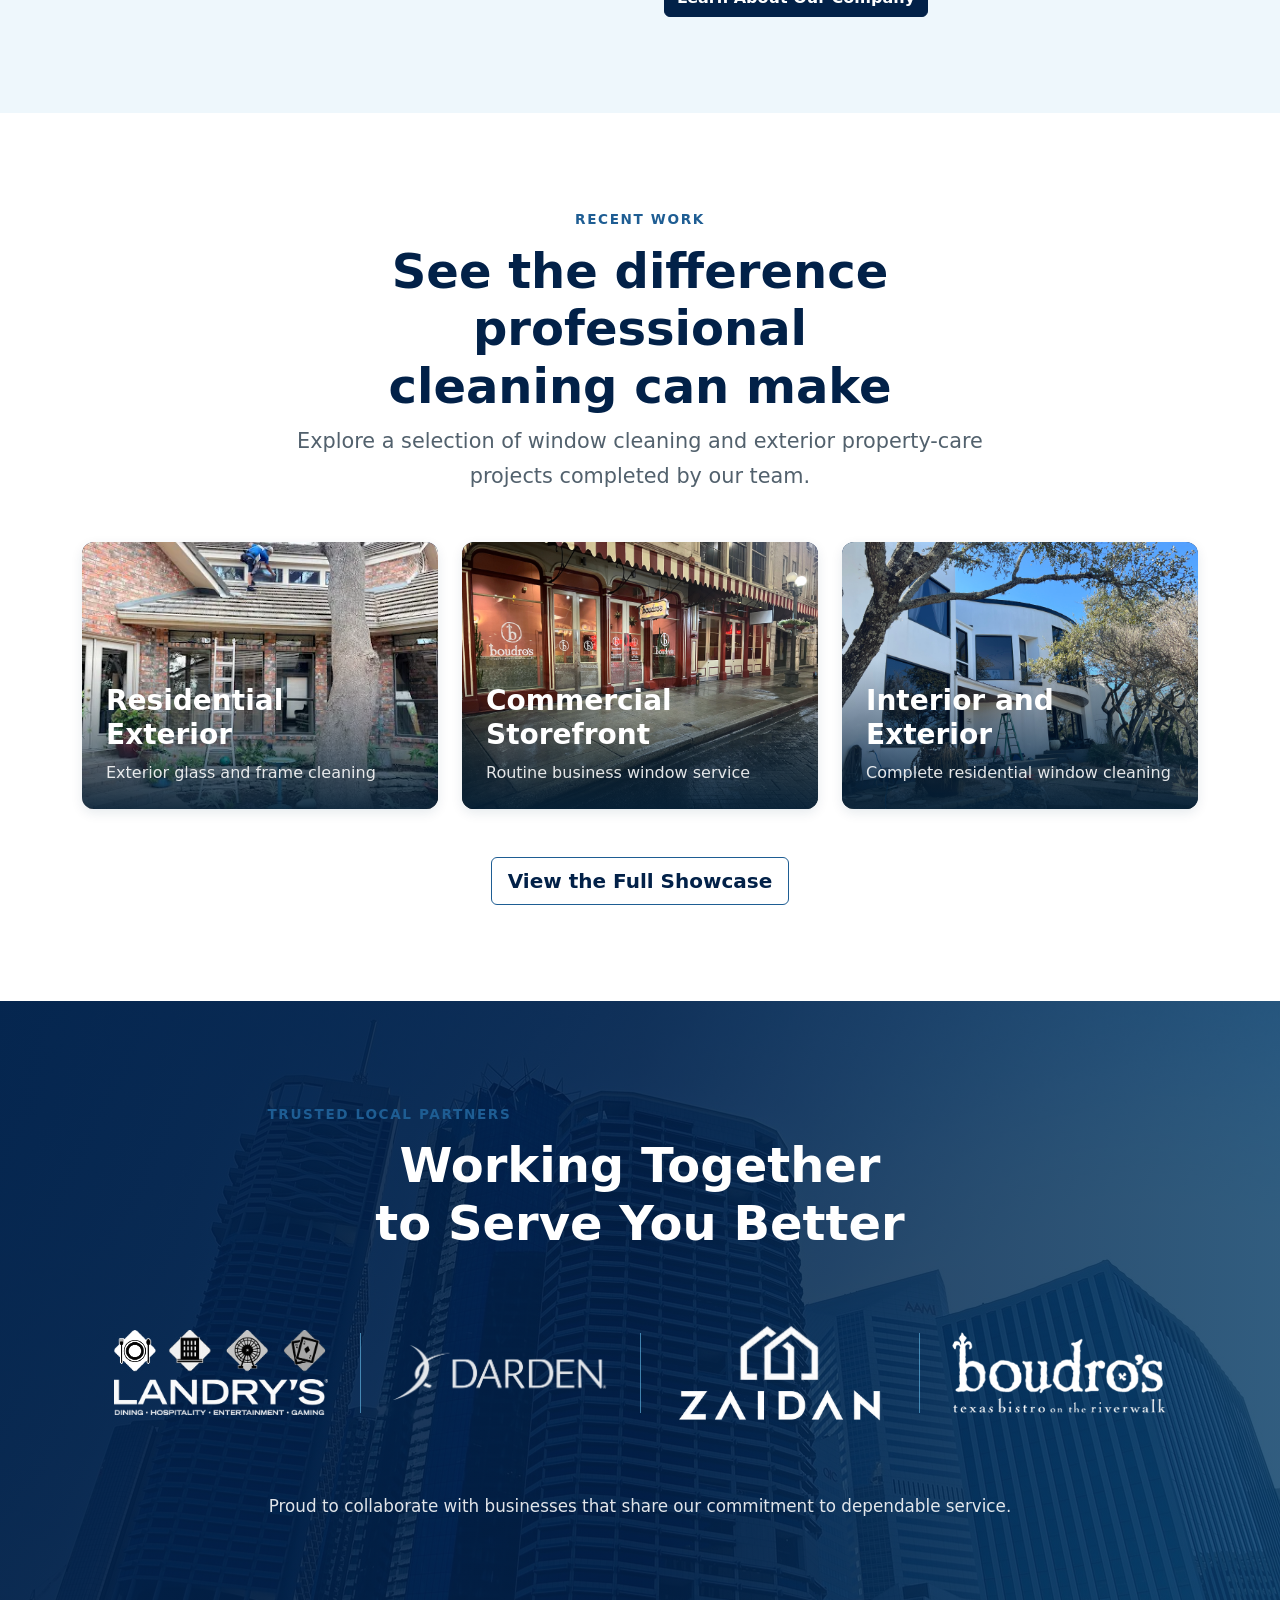
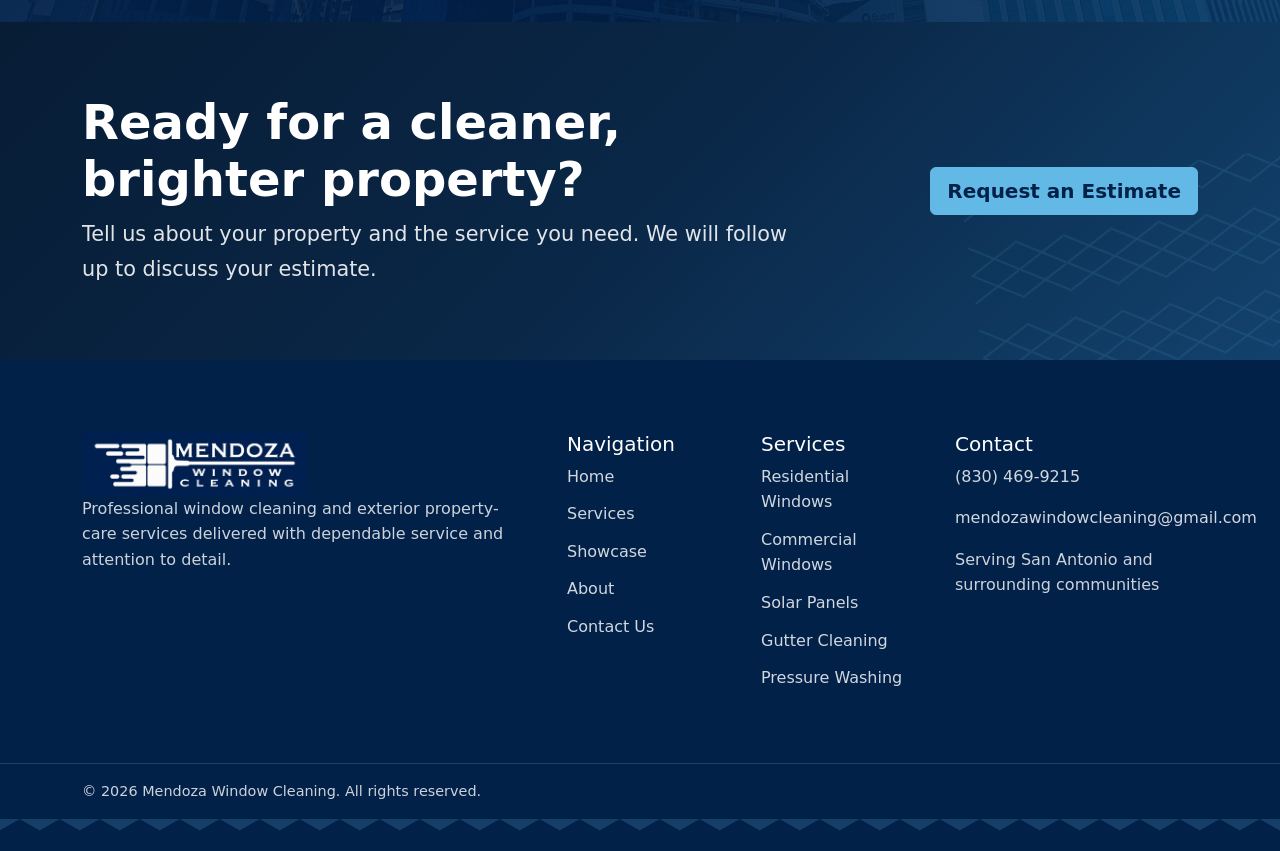
==== commit 6f603c56: "New prototype" ====
--- a/index.html
+++ b/index.html
@@ -501,88 +501,75 @@
             </div>
         </section>
 
-        <section class="business-network honeycomb-accent"
-    aria-labelledby="business-network-heading">
-
-    <div class="container">
-        <div class="business-network__header text-center">
-            <p class="section-eyebrow">
-                Our business network
+        <section class="partner-banner"
+    aria-labelledby="partner-banner-heading">
+
+    <div class="partner-banner__overlay"
+        aria-hidden="true">
+    </div>
+
+    <div class="container partner-banner__content">
+        <div class="partner-banner__header text-center">
+            <p class="section-eyebrow text-light-blue">
+                Trusted local partners
             </p>
 
-            <h2 id="business-network-heading">
-                Local Businesses. Stronger Service.
+            <h2 id="partner-banner-heading">
+                Working Together to Serve You Better
             </h2>
         </div>
 
-        <div class="business-network__diagram"
-            aria-label="Mendoza Window Cleaning and partner businesses">
-
-            <div class="business-network__line"
+        <div class="partner-banner__logos"
+            aria-label="Businesses partnered with Mendoza Window Cleaning">
+
+            <div class="partner-banner__logo">
+                <img src="images/logo/landrys_logo_transparent.png"
+                    alt="Landry's Inc."
+                    width="565"
+                    height="225"
+                    loading="lazy" />
+            </div>
+
+            <div class="partner-banner__divider"
                 aria-hidden="true">
             </div>
 
-            <div class="network-partner network-partner--gold">
-                <div class="network-partner__mark"
-                    aria-hidden="true">
-                    <span>01</span>
-                </div>
-
-                <p>
-                    Partner Business
-                </p>
-            </div>
-
-            <div class="network-partner network-partner--green">
-                <div class="network-partner__mark"
-                    aria-hidden="true">
-                    <span>02</span>
-                </div>
-
-                <p>
-                    Partner Business
-                </p>
-            </div>
-
-            <div class="network-partner network-partner--primary">
-                <div class="network-partner__mark network-partner__mark--brand">
-                    <img src="images/logo/mendoza_business_logo3.png"
-                        alt="Mendoza Window Cleaning"
-                        width="224"
-                        height="64"
-                        loading="lazy" />
-                </div>
-
-                <p>
-                    Mendoza Window Cleaning
-                </p>
-            </div>
-
-            <div class="network-partner network-partner--cyan">
-                <div class="network-partner__mark"
-                    aria-hidden="true">
-                    <span>03</span>
-                </div>
-
-                <p>
-                    Partner Business
-                </p>
-            </div>
-
-            <div class="network-partner network-partner--orange">
-                <div class="network-partner__mark"
-                    aria-hidden="true">
-                    <span>04</span>
-                </div>
-
-                <p>
-                    Partner Business
-                </p>
+            <div class="partner-banner__logo">
+                <img src="images/logo/darden_logo_transparent.png"
+                    alt="Darden"
+                    width="900"
+                    height="225"
+                    loading="lazy" />
+            </div>
+
+            <div class="partner-banner__divider"
+                aria-hidden="true">
+            </div>
+
+            <div class="partner-banner__logo">
+                <img src="images/logo/zaidan_construction_logo_transparent.png"
+                    alt="Zaidan Construction"
+                    width="720"
+                    height="720"
+                    loading="lazy" />
+            </div>
+
+            <div class="partner-banner__divider"
+                aria-hidden="true">
+            </div>
+
+            <div class="partner-banner__logo">
+                <img src="images/logo/boudros-logo.png"
+                    alt="Boudro's Texas Bistro"
+                    width="349"
+                    height="123"
+                    loading="lazy" />
             </div>
         </div>
 
-        <p class="business-network__summary text-center">
-            Connected with trusted professionals across our community.
+        <p class="partner-banner__description text-center">
+            Proud to collaborate with businesses that share our
+            commitment to dependable service.
         </p>
     </div>
 </section>
--- a/css/styles.css
+++ b/css/styles.css
@@ -1220,157 +1220,166 @@
 }
 
 /* ==================================================
-   Business Network
-   ================================================== */
-
-.business-network {
+   Partner Banner
+   ================================================== */
+
+.partner-banner {
     position: relative;
-    padding-block: clamp(4rem, 8vw, 6rem);
+    isolation: isolate;
+    padding-block: clamp(4.5rem, 8vw, 6.5rem);
     overflow: hidden;
+    color: var(--color-white);
+    background-image:
+        url("../images/services/commercial_building.jpg");
+    background-position: center;
+    background-size: cover;
+}
+
+.partner-banner__overlay {
+    position: absolute;
+    z-index: -1;
+    inset: 0;
     background:
         linear-gradient(
-            rgb(238 247 252 / 92%),
-            rgb(238 247 252 / 92%)
-        ),
-        linear-gradient(
-            30deg,
-            transparent 40%,
-            rgb(99 185 230 / 12%) 40%,
-            rgb(99 185 230 / 12%) 42%,
-            transparent 42%,
-            transparent 58%,
-            rgb(99 185 230 / 12%) 58%,
-            rgb(99 185 230 / 12%) 60%,
-            transparent 60%
+            90deg,
+            rgb(2 33 72 / 94%),
+            rgb(2 33 72 / 88%),
+            rgb(10 62 103 / 84%)
         );
-    background-size: auto, 8rem 14rem;
-}
-
-.business-network__header {
+}
+
+.partner-banner__content {
     position: relative;
     z-index: 1;
-    margin-bottom: 2.75rem;
-}
-
-.business-network__header h2 {
-    max-width: 48rem;
+}
+
+.partner-banner__header {
+    margin-bottom: clamp(2.5rem, 5vw, 4rem);
+}
+
+.partner-banner__header .section-eyebrow {
+    margin-bottom: 0.75rem;
+}
+
+.partner-banner__header h2 {
+    max-width: 55rem;
     margin-inline: auto;
-    color: var(--color-primary-dark);
-}
-
-.business-network__diagram {
-    position: relative;
-    z-index: 1;
+    margin-bottom: 0;
+    color: var(--color-white);
+}
+
+.partner-banner__logos {
     display: grid;
-    grid-template-columns: repeat(5, minmax(0, 1fr));
+    grid-template-columns:
+        minmax(0, 1fr)
+        auto
+        minmax(0, 1fr)
+        auto
+        minmax(0, 1fr)
+        auto
+        minmax(0, 1fr);
     align-items: center;
-    gap: clamp(0.75rem, 2vw, 2rem);
-    max-width: 68rem;
+    max-width: 72rem;
     margin-inline: auto;
 }
 
-.business-network__line {
-    position: absolute;
-    z-index: -1;
-    top: 4.25rem;
-    right: 8%;
-    left: 8%;
-    height: 0.125rem;
+.partner-banner__logo {
+    display: flex;
+    min-width: 0;
+    min-height: 7rem;
+    align-items: center;
+    justify-content: center;
+    padding-inline: clamp(1rem, 2.5vw, 2rem);
+}
+
+.partner-banner__logo img {
+    width: auto;
+    max-width: 100%;
+    max-height: 5.5rem;
+    object-fit: contain;
+
+    /*
+     * Converts the supplied logos to a consistent white
+     * appearance and visually removes their white backgrounds.
+     */
+    filter:
+        invert(1)
+        grayscale(1)
+        brightness(2);
+
+    mix-blend-mode: screen;
+}
+
+.partner-banner__logo:nth-of-type(5) img {
+    max-height: 6.5rem;
+}
+
+.partner-banner__divider {
+    width: 0.0625rem;
+    height: 5rem;
     background-color: rgb(99 185 230 / 65%);
 }
 
-.network-partner {
-    min-width: 0;
-    text-align: center;
-}
-
-.network-partner__mark {
-    display: grid;
-    width: clamp(5.5rem, 9vw, 7.5rem);
-    aspect-ratio: 1;
-    margin-inline: auto;
-    place-items: center;
-    border: 0.1875rem solid currentcolor;
-    border-radius: 50%;
-    color: var(--color-primary);
-    background-color: var(--color-white);
-    box-shadow: 0 0.75rem 1.75rem rgb(9 47 80 / 14%);
-}
-
-.network-partner__mark span {
-    font-size: clamp(1.25rem, 2vw, 1.75rem);
-    font-weight: 800;
-    letter-spacing: 0.05em;
-}
-
-.network-partner__mark--brand {
-    width: clamp(8rem, 13vw, 11rem);
-    padding: 1rem;
-    border-width: 0.25rem;
-}
-
-.network-partner__mark--brand img {
-    width: 100%;
-    height: auto;
-}
-
-.network-partner p {
-    margin: 1rem 0 0;
-    color: var(--color-primary-dark);
-    font-size: 0.9rem;
-    font-weight: 700;
-    line-height: 1.35;
-}
-
-.network-partner--gold {
-    color: #a77510;
-}
-
-.network-partner--green {
-    color: #347b35;
-}
-
-.network-partner--primary {
-    color: var(--color-primary);
-}
-
-.network-partner--cyan {
-    color: #1487a8;
-}
-
-.network-partner--orange {
-    color: #c65c18;
-}
-
-.business-network__summary {
-    position: relative;
-    z-index: 1;
-    margin: 2.5rem auto 0;
-    color: var(--color-text-muted);
+.partner-banner__description {
+    max-width: 50rem;
+    margin: clamp(2.5rem, 5vw, 4rem) auto 0;
+    color: rgb(255 255 255 / 88%);
     font-size: 1.05rem;
 }
 
 /* ==================================================
-   Business Network: Mobile
-   ================================================== */
-
-@media (max-width: 47.99875rem) {
-    .business-network__diagram {
+   Partner Banner: Tablet and Mobile
+   ================================================== */
+
+@media (max-width: 61.99875rem) {
+    .partner-banner__logos {
         grid-template-columns: repeat(2, minmax(0, 1fr));
-        gap: 2rem 1rem;
     }
 
-    .business-network__line {
+    .partner-banner__divider {
         display: none;
     }
 
-    .network-partner--primary {
-        grid-column: 1 / -1;
-        grid-row: 1;
+    .partner-banner__logo {
+        min-height: 8rem;
+        padding: 1.5rem;
     }
 
-    .network-partner__mark,
-    .network-partner__mark--brand {
-        width: 7rem;
+    .partner-banner__logo:nth-of-type(1),
+    .partner-banner__logo:nth-of-type(3) {
+        border-right: 0.0625rem solid
+            rgb(99 185 230 / 45%);
+    }
+
+    .partner-banner__logo:nth-of-type(1),
+    .partner-banner__logo:nth-of-type(2) {
+        border-bottom: 0.0625rem solid
+            rgb(99 185 230 / 45%);
+    }
+}
+
+@media (max-width: 35.99875rem) {
+    .partner-banner {
+        padding-block: 4rem;
+    }
+
+    .partner-banner__logos {
+        grid-template-columns: 1fr;
+    }
+
+    .partner-banner__logo {
+        min-height: 7.5rem;
+        border-right: 0 !important;
+        border-bottom: 0.0625rem solid
+            rgb(99 185 230 / 40%);
+    }
+
+    .partner-banner__logo:last-of-type {
+        border-bottom: 0;
+    }
+
+    .partner-banner__logo img {
+        max-width: 15rem;
+        max-height: 5rem;
     }
 }
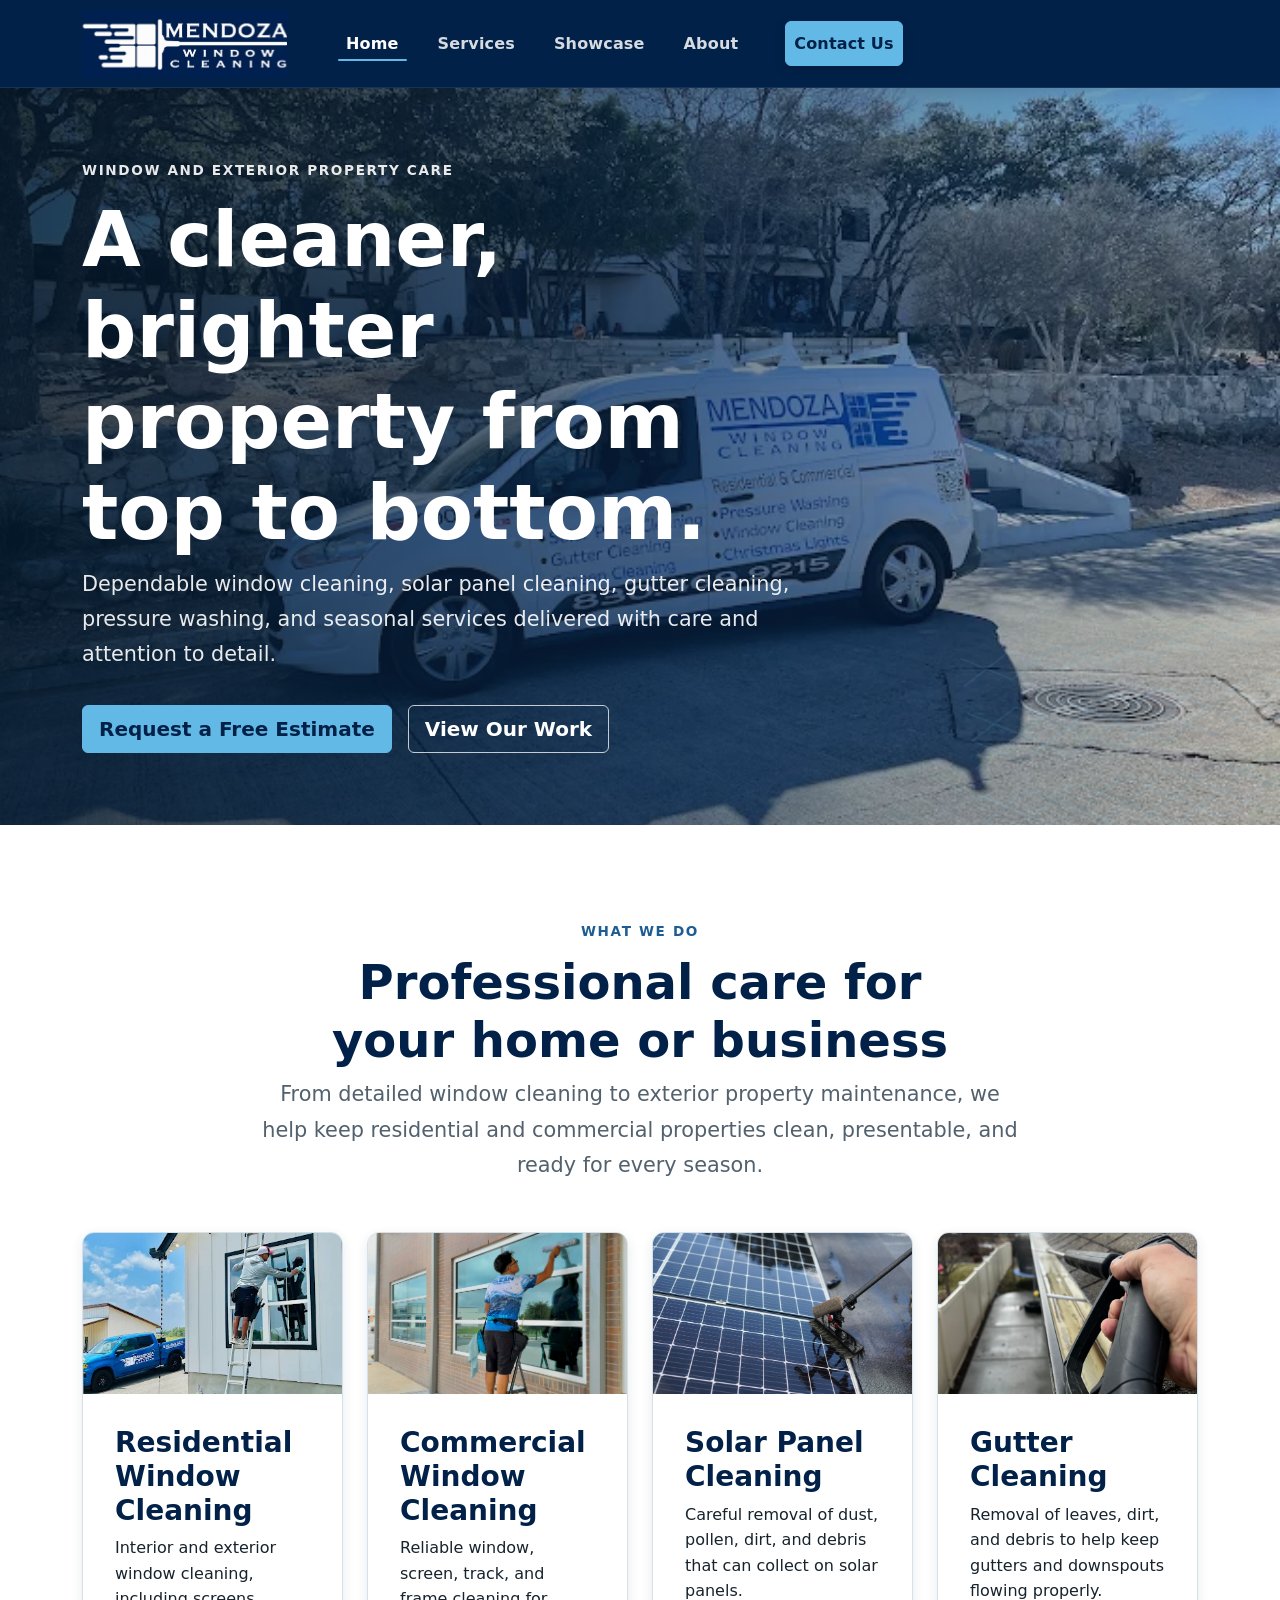
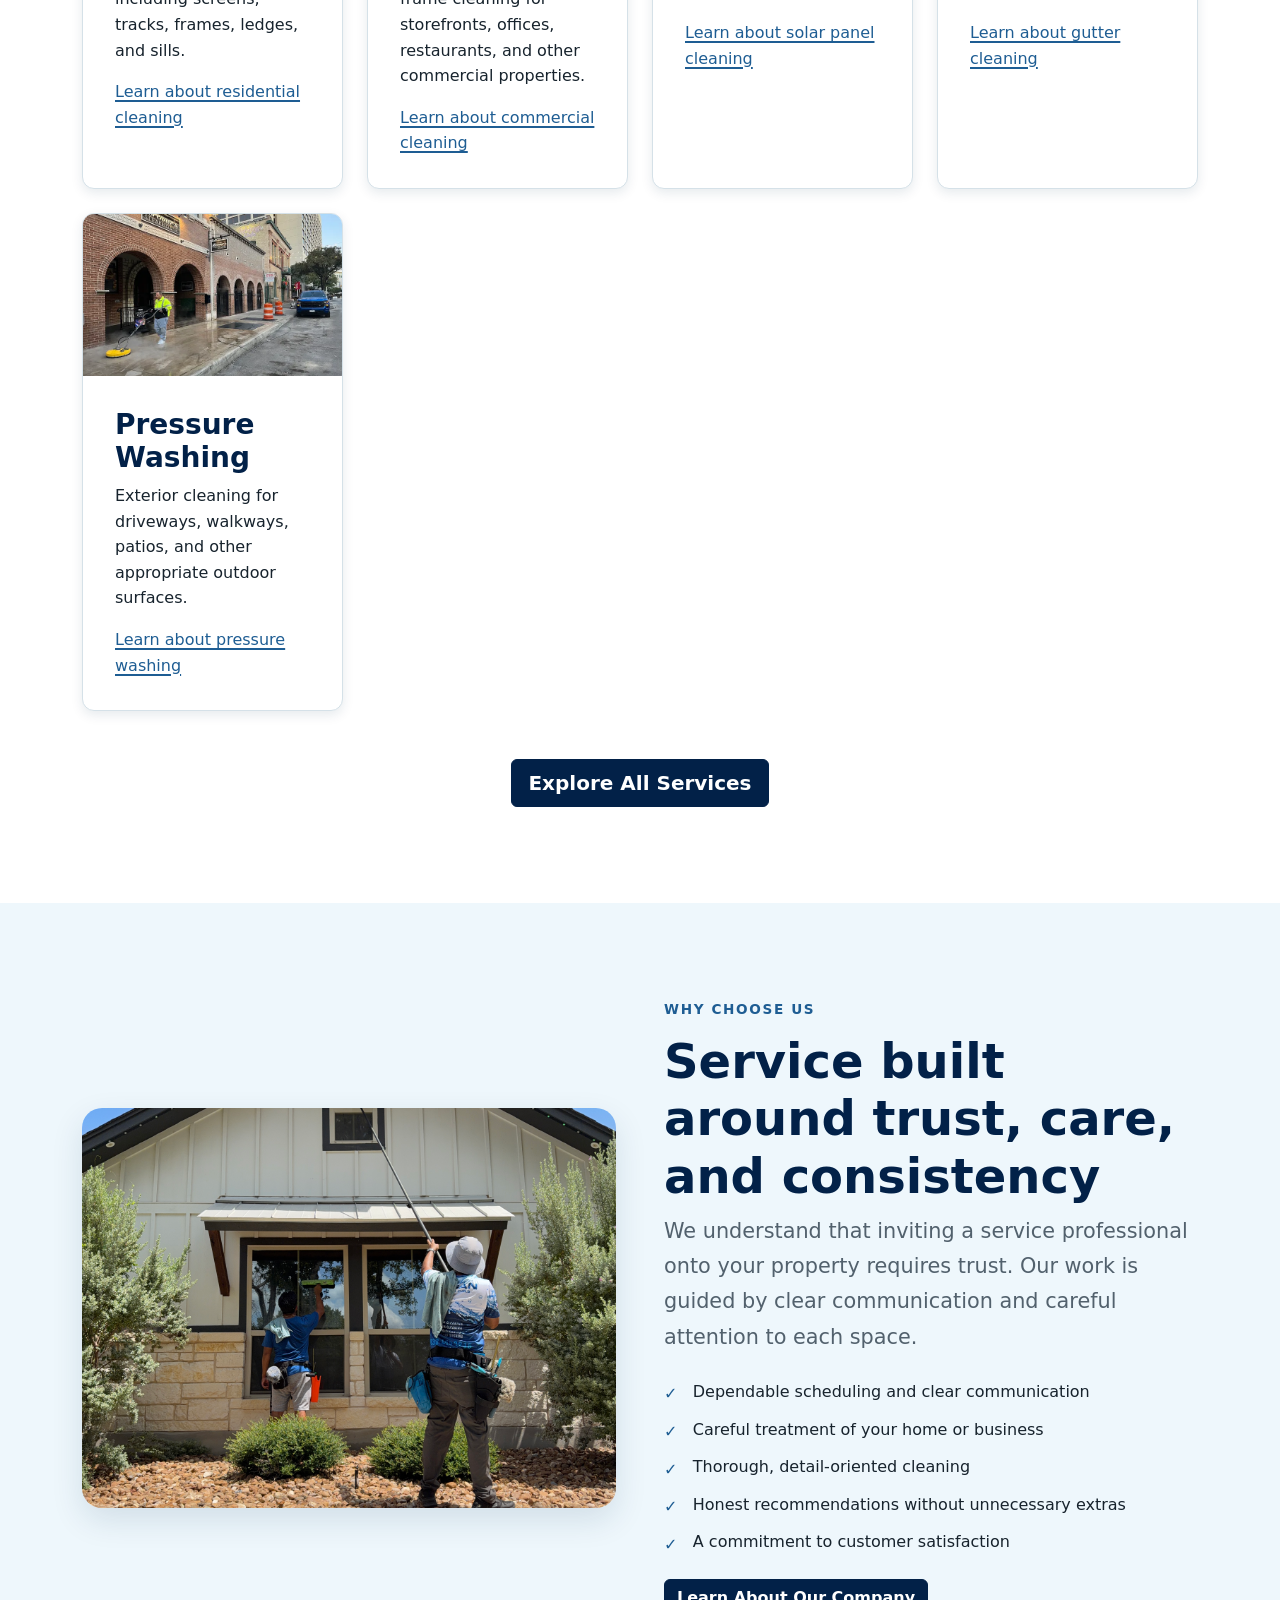
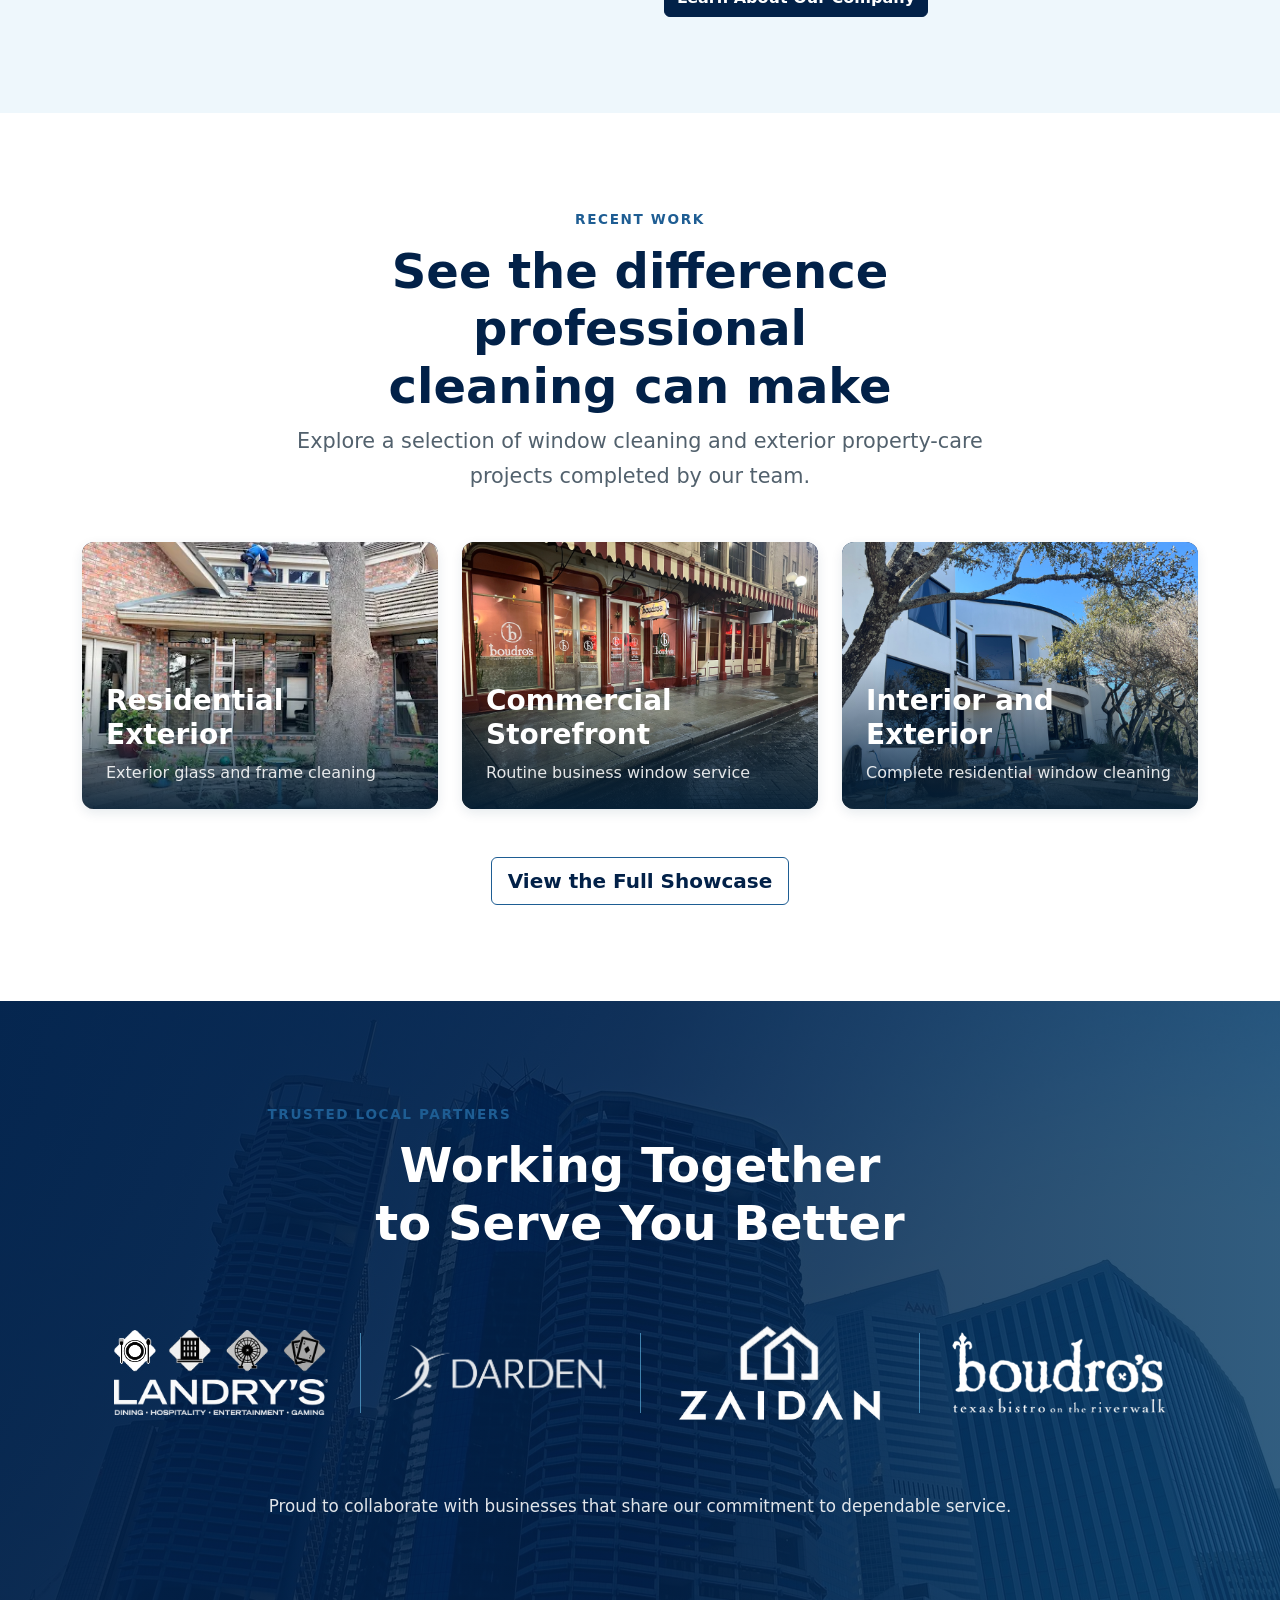
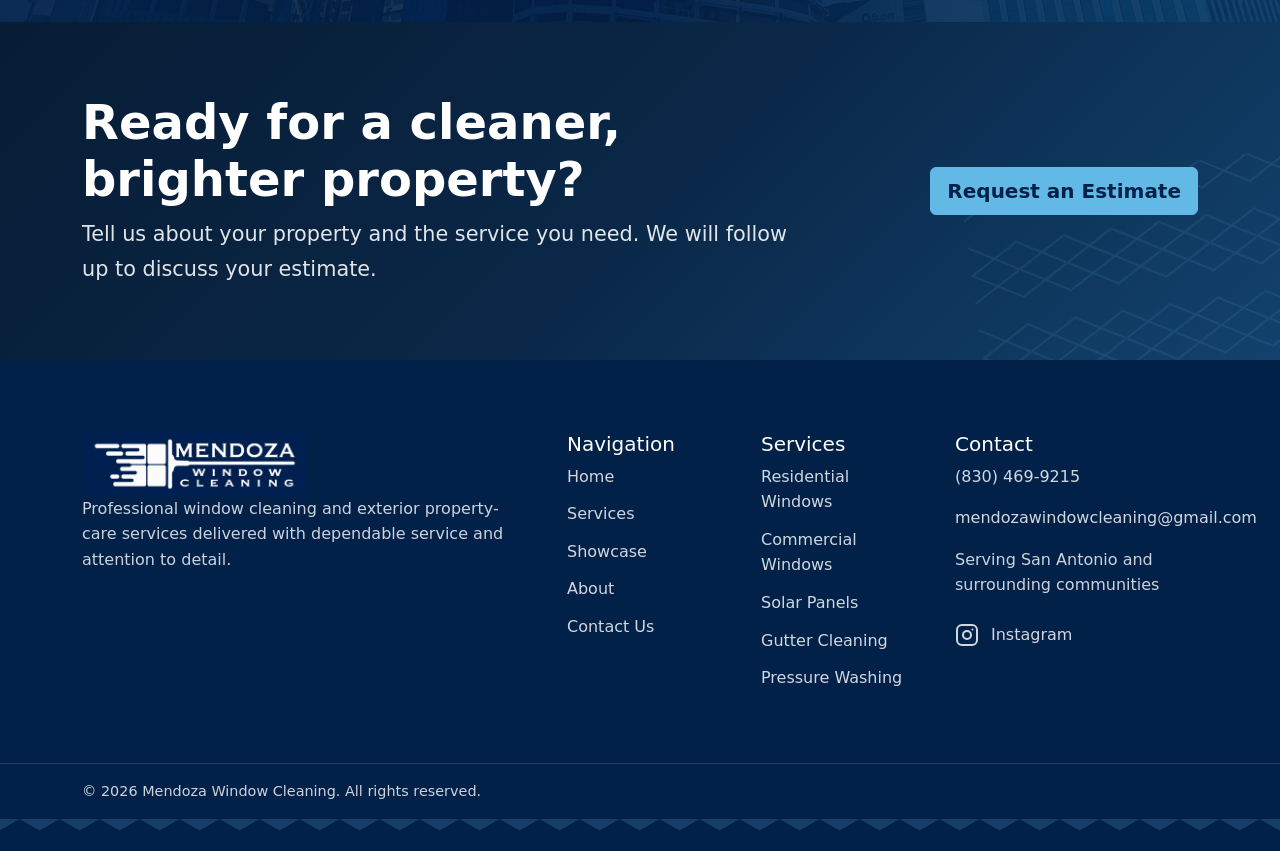
==== commit 835075a6: "added instagram" ====
--- a/index.html
+++ b/index.html
@@ -1,296 +1,284 @@
 <!doctype html>
 <html lang="en">
-
-<head>
+  <head>
     <meta charset="utf-8" />
     <meta name="viewport" content="width=device-width, initial-scale=1" />
 
-    <meta name="description"
-        content="Professional window cleaning, solar panel cleaning, gutter cleaning, pressure washing, window protection, and Christmas light installation in San Antonio and surrounding communities." />
+    <meta
+      name="description"
+      content="Professional window cleaning, solar panel cleaning, gutter cleaning, pressure washing, window protection, and Christmas light installation in San Antonio and surrounding communities."
+    />
 
     <meta name="robots" content="index, follow" />
 
     <meta property="og:type" content="website" />
     <meta property="og:title" content="Mendoza Window Cleaning" />
 
-    <meta property="og:description"
-        content="Professional window cleaning, exterior cleaning, and seasonal services delivered with dependable service and attention to detail." />
+    <meta
+      property="og:description"
+      content="Professional window cleaning, exterior cleaning, and seasonal services delivered with dependable service and attention to detail."
+    />
 
     <meta property="og:image" content="images/social/social-preview.webp" />
 
     <title>
-        Mendoza Window Cleaning | Window and Exterior Cleaning Services
+      Mendoza Window Cleaning | Window and Exterior Cleaning Services
     </title>
 
     <link rel="icon" href="icons/favicon.svg" type="image/svg+xml" />
 
-    <link rel="stylesheet"
-        href="https://cdn.jsdelivr.net/npm/bootstrap@5.3.8/dist/css/bootstrap.min.css" />
+    <link
+      rel="stylesheet"
+      href="https://cdn.jsdelivr.net/npm/bootstrap@5.3.8/dist/css/bootstrap.min.css"
+    />
 
     <link rel="stylesheet" href="css/styles.css" />
-</head>
-
-<body>
-    <a class="skip-link" href="#main-content">
-        Skip to main content
-    </a>
+  </head>
+
+  <body>
+    <a class="skip-link" href="#main-content"> Skip to main content </a>
 
     <header>
-        <nav class="navbar navbar-expand-lg navbar-dark site-navbar"
-            aria-label="Primary navigation">
-
-            <div class="container">
-                <a class="navbar-brand"
-                    href="index.html"
-                    aria-label="Mendoza Window Cleaning home">
-
-                    <img src="images/logo/mendoza_business_logo3.png"
-                        alt="Mendoza Window Cleaning"
-                        width="224"
-                        height="64" />
+      <nav
+        class="navbar navbar-expand-lg navbar-dark site-navbar"
+        aria-label="Primary navigation"
+      >
+        <div class="container">
+          <a
+            class="navbar-brand"
+            href="index.html"
+            aria-label="Mendoza Window Cleaning home"
+          >
+            <img
+              src="images/logo/mendoza_business_logo3.png"
+              alt="Mendoza Window Cleaning"
+              width="224"
+              height="64"
+            />
+          </a>
+
+          <button
+            class="navbar-toggler"
+            type="button"
+            data-bs-toggle="collapse"
+            data-bs-target="#primary-navigation"
+            aria-controls="primary-navigation"
+            aria-expanded="false"
+            aria-label="Open navigation menu"
+          >
+            <span class="navbar-toggler-icon"></span>
+          </button>
+
+          <div class="collapse navbar-collapse" id="primary-navigation">
+            <ul class="navbar-nav">
+              <li class="nav-item">
+                <a class="nav-link" href="index.html" data-nav-link> Home </a>
+              </li>
+
+              <li class="nav-item">
+                <a class="nav-link" href="services.html" data-nav-link>
+                  Services
                 </a>
-
-                <button class="navbar-toggler"
-                    type="button"
-                    data-bs-toggle="collapse"
-                    data-bs-target="#primary-navigation"
-                    aria-controls="primary-navigation"
-                    aria-expanded="false"
-                    aria-label="Open navigation menu">
-
-                    <span class="navbar-toggler-icon"></span>
-                </button>
-
-                <div class="collapse navbar-collapse" id="primary-navigation">
-                    <ul class="navbar-nav">
-                        <li class="nav-item">
-                            <a class="nav-link"
-                                href="index.html"
-                                data-nav-link>
-                                Home
-                            </a>
-                        </li>
-
-                        <li class="nav-item">
-                            <a class="nav-link"
-                                href="services.html"
-                                data-nav-link>
-                                Services
-                            </a>
-                        </li>
-
-                        <li class="nav-item">
-                            <a class="nav-link"
-                                href="showcase.html"
-                                data-nav-link>
-                                Showcase
-                            </a>
-                        </li>
-
-                        <li class="nav-item">
-                            <a class="nav-link"
-                                href="about.html"
-                                data-nav-link>
-                                About
-                            </a>
-                        </li>
-
-                        <li class="nav-item ms-lg-2">
-                            <a class="nav-link nav-contact-link"
-                                href="contact.html"
-                                data-nav-link>
-                                Contact Us
-                            </a>
-                        </li>
-                    </ul>
+              </li>
+
+              <li class="nav-item">
+                <a class="nav-link" href="showcase.html" data-nav-link>
+                  Showcase
+                </a>
+              </li>
+
+              <li class="nav-item">
+                <a class="nav-link" href="about.html" data-nav-link> About </a>
+              </li>
+
+              <li class="nav-item ms-lg-2">
+                <a
+                  class="nav-link nav-contact-link"
+                  href="contact.html"
+                  data-nav-link
+                >
+                  Contact Us
+                </a>
+              </li>
+            </ul>
+          </div>
+        </div>
+      </nav>
+    </header>
+
+    <main id="main-content">
+      <section class="hero hero--home honeycomb-accent">
+        <div class="container">
+          <div class="hero-content">
+            <p class="section-eyebrow text-light-blue">
+              Window and exterior property care
+            </p>
+
+            <h1>A cleaner, brighter property from top to bottom.</h1>
+
+            <p class="lead">
+              Dependable window cleaning, solar panel cleaning, gutter cleaning,
+              pressure washing, and seasonal services delivered with care and
+              attention to detail.
+            </p>
+
+            <div class="hero-actions">
+              <a class="btn btn-brand btn-lg" href="contact.html">
+                Request a Free Estimate
+              </a>
+
+              <a class="btn btn-white-outline btn-lg" href="showcase.html">
+                View Our Work
+              </a>
+            </div>
+          </div>
+        </div>
+      </section>
+
+      <section class="site-section" aria-labelledby="services-heading">
+        <div class="container">
+          <div class="section-header">
+            <p class="section-eyebrow">What we do</p>
+
+            <h2 id="services-heading">
+              Professional care for your home or business
+            </h2>
+
+            <p class="lead text-muted-custom">
+              From detailed window cleaning to exterior property maintenance, we
+              help keep residential and commercial properties clean,
+              presentable, and ready for every season.
+            </p>
+          </div>
+
+          <div class="row g-4">
+            <div class="col-md-6 col-xl-3">
+              <article class="service-card">
+                <img
+                  src="images/showcase/team_clean.jpg"
+                  alt="Window-cleaning professional cleaning a residential window"
+                  width="800"
+                  height="500"
+                  loading="lazy"
+                />
+
+                <div class="service-card__body">
+                  <h3>Residential Window Cleaning</h3>
+
+                  <p>
+                    Interior and exterior window cleaning, including screens,
+                    tracks, frames, ledges, and sills.
+                  </p>
+
+                  <a href="services.html#residential">
+                    Learn about residential cleaning
+                  </a>
                 </div>
-            </div>
-        </nav>
-    </header>
-
-    <main id="main-content">
-        <section class="hero hero--home honeycomb-accent">
-            <div class="container">
-                <div class="hero-content">
-                    <p class="section-eyebrow text-light-blue">
-                        Window and exterior property care
-                    </p>
-
-                    <h1>
-                        A cleaner, brighter property from top to bottom.
-                    </h1>
-
-                    <p class="lead">
-                        Dependable window cleaning, solar panel cleaning,
-                        gutter cleaning, pressure washing, and seasonal
-                        services delivered with care and attention to detail.
-                    </p>
-
-                    <div class="hero-actions">
-                        <a class="btn btn-brand btn-lg" href="contact.html">
-                            Request a Free Estimate
-                        </a>
-
-                        <a class="btn btn-white-outline btn-lg"
-                            href="showcase.html">
-                            View Our Work
-                        </a>
-                    </div>
+              </article>
+            </div>
+
+            <div class="col-md-6 col-xl-3">
+              <article class="service-card">
+                <img
+                  src="images/services/Commercial_2.jpg"
+                  alt="Clean windows on a commercial storefront"
+                  width="800"
+                  height="500"
+                  loading="lazy"
+                />
+
+                <div class="service-card__body">
+                  <h3>Commercial Window Cleaning</h3>
+
+                  <p>
+                    Reliable window, screen, track, and frame cleaning for
+                    storefronts, offices, restaurants, and other commercial
+                    properties.
+                  </p>
+
+                  <a href="services.html#commercial">
+                    Learn about commercial cleaning
+                  </a>
                 </div>
-            </div>
-        </section>
-
-        <section class="site-section" aria-labelledby="services-heading">
-            <div class="container">
-                <div class="section-header">
-                    <p class="section-eyebrow">
-                        What we do
-                    </p>
-
-                    <h2 id="services-heading">
-                        Professional care for your home or business
-                    </h2>
-
-                    <p class="lead text-muted-custom">
-                        From detailed window cleaning to exterior property
-                        maintenance, we help keep residential and commercial
-                        properties clean, presentable, and ready for every
-                        season.
-                    </p>
+              </article>
+            </div>
+
+            <div class="col-md-6 col-xl-3">
+              <article class="service-card">
+                <img
+                  src="images/services/solar_panel_cleaning.jpg"
+                  alt="Solar panels being professionally cleaned"
+                  width="800"
+                  height="500"
+                  loading="lazy"
+                />
+
+                <div class="service-card__body">
+                  <h3>Solar Panel Cleaning</h3>
+
+                  <p>
+                    Careful removal of dust, pollen, dirt, and debris that can
+                    collect on solar panels.
+                  </p>
+
+                  <a href="services.html#solar-panels">
+                    Learn about solar panel cleaning
+                  </a>
                 </div>
-
-                <div class="row g-4">
-                    <div class="col-md-6 col-xl-3">
-                        <article class="service-card">
-                            <img src="images/showcase/team_clean.jpg"
-                                alt="Window-cleaning professional cleaning a residential window"
-                                width="800"
-                                height="500"
-                                loading="lazy" />
-
-                            <div class="service-card__body">
-                                <h3>
-                                    Residential Window Cleaning
-                                </h3>
-
-                                <p>
-                                    Interior and exterior window cleaning,
-                                    including screens, tracks, frames, ledges,
-                                    and sills.
-                                </p>
-
-                                <a href="services.html#residential">
-                                    Learn about residential cleaning
-                                </a>
-                            </div>
-                        </article>
-                    </div>
-
-                    <div class="col-md-6 col-xl-3">
-                        <article class="service-card">
-                            <img src="images/services/Commercial_2.jpg"
-                                alt="Clean windows on a commercial storefront"
-                                width="800"
-                                height="500"
-                                loading="lazy" />
-
-                            <div class="service-card__body">
-                                <h3>
-                                    Commercial Window Cleaning
-                                </h3>
-
-                                <p>
-                                    Reliable window, screen, track, and frame
-                                    cleaning for storefronts, offices,
-                                    restaurants, and other commercial
-                                    properties.
-                                </p>
-
-                                <a href="services.html#commercial">
-                                    Learn about commercial cleaning
-                                </a>
-                            </div>
-                        </article>
-                    </div>
-
-                    <div class="col-md-6 col-xl-3">
-                        <article class="service-card">
-                            <img src="images/services/solar_panel_cleaning.jpg"
-                                alt="Solar panels being professionally cleaned"
-                                width="800"
-                                height="500"
-                                loading="lazy" />
-
-                            <div class="service-card__body">
-                                <h3>
-                                    Solar Panel Cleaning
-                                </h3>
-
-                                <p>
-                                    Careful removal of dust, pollen, dirt, and
-                                    debris that can collect on solar panels.
-                                </p>
-
-                                <a href="services.html#solar-panels">
-                                    Learn about solar panel cleaning
-                                </a>
-                            </div>
-                        </article>
-                    </div>
-
-                    <div class="col-md-6 col-xl-3">
-                        <article class="service-card">
-                            <img src="images/services/gutter_cleaning_services.jpg"
-                                alt="Residential gutter being professionally cleaned"
-                                width="800"
-                                height="500"
-                                loading="lazy" />
-
-                            <div class="service-card__body">
-                                <h3>
-                                    Gutter Cleaning
-                                </h3>
-
-                                <p>
-                                    Removal of leaves, dirt, and debris to help
-                                    keep gutters and downspouts flowing
-                                    properly.
-                                </p>
-
-                                <a href="services.html#gutter-cleaning">
-                                    Learn about gutter cleaning
-                                </a>
-                            </div>
-                        </article>
-                    </div>
-
-                    <div class="col-md-6 col-xl-3">
-                        <article class="service-card">
-                            <img src="images/services/pressure_washing.png"
-                                alt="Exterior surface being cleaned with pressure-washing equipment"
-                                width="800"
-                                height="500"
-                                loading="lazy" />
-
-                            <div class="service-card__body">
-                                <h3>
-                                    Pressure Washing
-                                </h3>
-
-                                <p>
-                                    Exterior cleaning for driveways, walkways,
-                                    patios, and other appropriate outdoor
-                                    surfaces.
-                                </p>
-
-                                <a href="services.html#pressure-washing">
-                                    Learn about pressure washing
-                                </a>
-                            </div>
-                        </article>
-                    </div>
-
-                    <!-- <div class="col-md-6 col-xl-3">
+              </article>
+            </div>
+
+            <div class="col-md-6 col-xl-3">
+              <article class="service-card">
+                <img
+                  src="images/services/gutter_cleaning_services.jpg"
+                  alt="Residential gutter being professionally cleaned"
+                  width="800"
+                  height="500"
+                  loading="lazy"
+                />
+
+                <div class="service-card__body">
+                  <h3>Gutter Cleaning</h3>
+
+                  <p>
+                    Removal of leaves, dirt, and debris to help keep gutters and
+                    downspouts flowing properly.
+                  </p>
+
+                  <a href="services.html#gutter-cleaning">
+                    Learn about gutter cleaning
+                  </a>
+                </div>
+              </article>
+            </div>
+
+            <div class="col-md-6 col-xl-3">
+              <article class="service-card">
+                <img
+                  src="images/services/pressure_washing.png"
+                  alt="Exterior surface being cleaned with pressure-washing equipment"
+                  width="800"
+                  height="500"
+                  loading="lazy"
+                />
+
+                <div class="service-card__body">
+                  <h3>Pressure Washing</h3>
+
+                  <p>
+                    Exterior cleaning for driveways, walkways, patios, and other
+                    appropriate outdoor surfaces.
+                  </p>
+
+                  <a href="services.html#pressure-washing">
+                    Learn about pressure washing
+                  </a>
+                </div>
+              </article>
+            </div>
+
+            <!-- <div class="col-md-6 col-xl-3">
                         <article class="service-card">
                             <img src="images/services/window_protection_treatment.png"
                                 alt="Water beading on professionally protected glass"
@@ -316,7 +304,7 @@
                         </article>
                     </div> -->
 
-                    <!-- <div class="col-md-6 col-xl-3">
+            <!-- <div class="col-md-6 col-xl-3">
                         <article class="service-card">
                             <img src="images/services/christmas_lights.jpg"
                                 alt="Professionally installed Christmas lights on a home"
@@ -340,417 +328,383 @@
                             </div>
                         </article>
                     </div> -->
+          </div>
+
+          <div class="text-center mt-5">
+            <a class="btn btn-brand-dark btn-lg" href="services.html">
+              Explore All Services
+            </a>
+          </div>
+        </div>
+      </section>
+
+      <section
+        class="site-section section-soft-blue"
+        aria-labelledby="why-us-heading"
+      >
+        <div class="container">
+          <div class="row align-items-center g-5">
+            <div class="col-lg-6">
+              <img
+                class="about-image"
+                src="images/services/Residential.png"
+                alt="Window-cleaning team working carefully at a property"
+                width="1000"
+                height="750"
+                loading="lazy"
+              />
+            </div>
+
+            <div class="col-lg-6">
+              <p class="section-eyebrow">Why choose us</p>
+
+              <h2 id="why-us-heading">
+                Service built around trust, care, and consistency
+              </h2>
+
+              <p class="lead text-muted-custom">
+                We understand that inviting a service professional onto your
+                property requires trust. Our work is guided by clear
+                communication and careful attention to each space.
+              </p>
+
+              <ul class="check-list">
+                <li>Dependable scheduling and clear communication</li>
+
+                <li>Careful treatment of your home or business</li>
+
+                <li>Thorough, detail-oriented cleaning</li>
+
+                <li>Honest recommendations without unnecessary extras</li>
+
+                <li>A commitment to customer satisfaction</li>
+              </ul>
+
+              <a class="btn btn-brand-dark mt-4" href="about.html">
+                Learn About Our Company
+              </a>
+            </div>
+          </div>
+        </div>
+      </section>
+
+      <section class="site-section" aria-labelledby="showcase-heading">
+        <div class="container">
+          <div class="section-header">
+            <p class="section-eyebrow">Recent work</p>
+
+            <h2 id="showcase-heading">
+              See the difference professional cleaning can make
+            </h2>
+
+            <p class="lead text-muted-custom">
+              Explore a selection of window cleaning and exterior property-care
+              projects completed by our team.
+            </p>
+          </div>
+
+          <div class="row g-4">
+            <div class="col-md-4">
+              <article class="gallery-card">
+                <img
+                  src="images/showcase/residential_exterior.png"
+                  alt="Clean exterior windows on a residential home"
+                  width="900"
+                  height="675"
+                  loading="lazy"
+                />
+
+                <div class="gallery-card__content">
+                  <h3>Residential Exterior</h3>
+
+                  <p>Exterior glass and frame cleaning</p>
                 </div>
-
-                <div class="text-center mt-5">
-                    <a class="btn btn-brand-dark btn-lg"
-                        href="services.html">
-                        Explore All Services
-                    </a>
+              </article>
+            </div>
+
+            <div class="col-md-4">
+              <article class="gallery-card">
+                <img
+                  src="images/showcase/commercial_storefront2.jpg"
+                  alt="Recently cleaned commercial storefront windows"
+                  width="900"
+                  height="675"
+                  loading="lazy"
+                />
+
+                <div class="gallery-card__content">
+                  <h3>Commercial Storefront</h3>
+
+                  <p>Routine business window service</p>
                 </div>
-            </div>
-        </section>
-
-        <section class="site-section section-soft-blue"
-            aria-labelledby="why-us-heading">
-
-            <div class="container">
-                <div class="row align-items-center g-5">
-                    <div class="col-lg-6">
-                        <img class="about-image"
-                            src="images/services/Residential.png"
-                            alt="Window-cleaning team working carefully at a property"
-                            width="1000"
-                            height="750"
-                            loading="lazy" />
-                    </div>
-
-                    <div class="col-lg-6">
-                        <p class="section-eyebrow">
-                            Why choose us
-                        </p>
-
-                        <h2 id="why-us-heading">
-                            Service built around trust, care, and consistency
-                        </h2>
-
-                        <p class="lead text-muted-custom">
-                            We understand that inviting a service professional
-                            onto your property requires trust. Our work is
-                            guided by clear communication and careful attention
-                            to each space.
-                        </p>
-
-                        <ul class="check-list">
-                            <li>
-                                Dependable scheduling and clear communication
-                            </li>
-
-                            <li>
-                                Careful treatment of your home or business
-                            </li>
-
-                            <li>
-                                Thorough, detail-oriented cleaning
-                            </li>
-
-                            <li>
-                                Honest recommendations without unnecessary
-                                extras
-                            </li>
-
-                            <li>
-                                A commitment to customer satisfaction
-                            </li>
-                        </ul>
-
-                        <a class="btn btn-brand-dark mt-4"
-                            href="about.html">
-                            Learn About Our Company
-                        </a>
-                    </div>
+              </article>
+            </div>
+
+            <div class="col-md-4">
+              <article class="gallery-card">
+                <img
+                  src="images/showcase/residential_showcase.jpg"
+                  alt="Bright interior visible through clean windows"
+                  width="900"
+                  height="675"
+                  loading="lazy"
+                />
+
+                <div class="gallery-card__content">
+                  <h3>Interior and Exterior</h3>
+
+                  <p>Complete residential window cleaning</p>
                 </div>
-            </div>
-        </section>
-
-        <section class="site-section" aria-labelledby="showcase-heading">
-            <div class="container">
-                <div class="section-header">
-                    <p class="section-eyebrow">
-                        Recent work
-                    </p>
-
-                    <h2 id="showcase-heading">
-                        See the difference professional cleaning can make
-                    </h2>
-
-                    <p class="lead text-muted-custom">
-                        Explore a selection of window cleaning and exterior
-                        property-care projects completed by our team.
-                    </p>
-                </div>
-
-                <div class="row g-4">
-                    <div class="col-md-4">
-                        <article class="gallery-card">
-                            <img src="images/showcase/residential_exterior.png"
-                                alt="Clean exterior windows on a residential home"
-                                width="900"
-                                height="675"
-                                loading="lazy" />
-
-                            <div class="gallery-card__content">
-                                <h3>
-                                    Residential Exterior
-                                </h3>
-
-                                <p>
-                                    Exterior glass and frame cleaning
-                                </p>
-                            </div>
-                        </article>
-                    </div>
-
-                    <div class="col-md-4">
-                        <article class="gallery-card">
-                            <img src="images/showcase/commercial_storefront2.jpg"
-                                alt="Recently cleaned commercial storefront windows"
-                                width="900"
-                                height="675"
-                                loading="lazy" />
-
-                            <div class="gallery-card__content">
-                                <h3>
-                                    Commercial Storefront
-                                </h3>
-
-                                <p>
-                                    Routine business window service
-                                </p>
-                            </div>
-                        </article>
-                    </div>
-
-                    <div class="col-md-4">
-                        <article class="gallery-card">
-                            <img src="images/showcase/residential_showcase.jpg"
-                                alt="Bright interior visible through clean windows"
-                                width="900"
-                                height="675"
-                                loading="lazy" />
-
-                            <div class="gallery-card__content">
-                                <h3>
-                                    Interior and Exterior
-                                </h3>
-
-                                <p>
-                                    Complete residential window cleaning
-                                </p>
-                            </div>
-                        </article>
-                    </div>
-                </div>
-
-                <div class="text-center mt-5">
-                    <a class="btn btn-brand-outline btn-lg"
-                        href="showcase.html">
-                        View the Full Showcase
-                    </a>
-                </div>
-            </div>
-        </section>
-
-        <section class="partner-banner"
-    aria-labelledby="partner-banner-heading">
-
-    <div class="partner-banner__overlay"
-        aria-hidden="true">
-    </div>
-
-    <div class="container partner-banner__content">
-        <div class="partner-banner__header text-center">
+              </article>
+            </div>
+          </div>
+
+          <div class="text-center mt-5">
+            <a class="btn btn-brand-outline btn-lg" href="showcase.html">
+              View the Full Showcase
+            </a>
+          </div>
+        </div>
+      </section>
+
+      <section class="partner-banner" aria-labelledby="partner-banner-heading">
+        <div class="partner-banner__overlay" aria-hidden="true"></div>
+
+        <div class="container partner-banner__content">
+          <div class="partner-banner__header text-center">
             <p class="section-eyebrow text-light-blue">
-                Trusted local partners
+              Trusted local partners
             </p>
 
             <h2 id="partner-banner-heading">
-                Working Together to Serve You Better
+              Working Together to Serve You Better
             </h2>
-        </div>
-
-        <div class="partner-banner__logos"
-            aria-label="Businesses partnered with Mendoza Window Cleaning">
-
+          </div>
+
+          <div
+            class="partner-banner__logos"
+            aria-label="Businesses partnered with Mendoza Window Cleaning"
+          >
             <div class="partner-banner__logo">
-                <img src="images/logo/landrys_logo_transparent.png"
-                    alt="Landry's Inc."
-                    width="565"
-                    height="225"
-                    loading="lazy" />
-            </div>
-
-            <div class="partner-banner__divider"
-                aria-hidden="true">
-            </div>
+              <img
+                src="images/logo/landrys_logo_transparent.png"
+                alt="Landry's Inc."
+                width="565"
+                height="225"
+                loading="lazy"
+              />
+            </div>
+
+            <div class="partner-banner__divider" aria-hidden="true"></div>
 
             <div class="partner-banner__logo">
-                <img src="images/logo/darden_logo_transparent.png"
-                    alt="Darden"
-                    width="900"
-                    height="225"
-                    loading="lazy" />
-            </div>
-
-            <div class="partner-banner__divider"
-                aria-hidden="true">
-            </div>
+              <img
+                src="images/logo/darden_logo_transparent.png"
+                alt="Darden"
+                width="900"
+                height="225"
+                loading="lazy"
+              />
+            </div>
+
+            <div class="partner-banner__divider" aria-hidden="true"></div>
 
             <div class="partner-banner__logo">
-                <img src="images/logo/zaidan_construction_logo_transparent.png"
-                    alt="Zaidan Construction"
-                    width="720"
-                    height="720"
-                    loading="lazy" />
-            </div>
-
-            <div class="partner-banner__divider"
-                aria-hidden="true">
-            </div>
+              <img
+                src="images/logo/zaidan_construction_logo_transparent.png"
+                alt="Zaidan Construction"
+                width="720"
+                height="720"
+                loading="lazy"
+              />
+            </div>
+
+            <div class="partner-banner__divider" aria-hidden="true"></div>
 
             <div class="partner-banner__logo">
-                <img src="images/logo/boudros-logo.png"
-                    alt="Boudro's Texas Bistro"
-                    width="349"
-                    height="123"
-                    loading="lazy" />
-            </div>
-        </div>
-
-        <p class="partner-banner__description text-center">
-            Proud to collaborate with businesses that share our
-            commitment to dependable service.
-        </p>
-    </div>
-</section>
-
-        <section class="cta-section honeycomb-accent"
-            aria-labelledby="home-cta-heading">
-
-            <div class="container">
-                <div class="row align-items-center g-4">
-                    <div class="col-lg-8">
-                        <h2 id="home-cta-heading">
-                            Ready for a cleaner, brighter property?
-                        </h2>
-
-                        <p class="lead mb-0">
-                            Tell us about your property and the service you
-                            need. We will follow up to discuss your estimate.
-                        </p>
-                    </div>
-
-                    <div class="col-lg-4 text-lg-end">
-                        <a class="btn btn-brand btn-lg"
-                            href="contact.html">
-                            Request an Estimate
-                        </a>
-                    </div>
-                </div>
-            </div>
-        </section>
+              <img
+                src="images/logo/boudros-logo.png"
+                alt="Boudro's Texas Bistro"
+                width="349"
+                height="123"
+                loading="lazy"
+              />
+            </div>
+          </div>
+
+          <p class="partner-banner__description text-center">
+            Proud to collaborate with businesses that share our commitment to
+            dependable service.
+          </p>
+        </div>
+      </section>
+
+      <section
+        class="cta-section honeycomb-accent"
+        aria-labelledby="home-cta-heading"
+      >
+        <div class="container">
+          <div class="row align-items-center g-4">
+            <div class="col-lg-8">
+              <h2 id="home-cta-heading">
+                Ready for a cleaner, brighter property?
+              </h2>
+
+              <p class="lead mb-0">
+                Tell us about your property and the service you need. We will
+                follow up to discuss your estimate.
+              </p>
+            </div>
+
+            <div class="col-lg-4 text-lg-end">
+              <a class="btn btn-brand btn-lg" href="contact.html">
+                Request an Estimate
+              </a>
+            </div>
+          </div>
+        </div>
+      </section>
     </main>
 
     <footer class="site-footer honeycomb-strip">
-        <div class="site-footer__main">
-            <div class="container">
-                <div class="row g-5">
-                    <div class="col-lg-5">
-                        <img class="site-footer__logo"
-                            src="images/logo/mendoza_business_logo3.png"
-                            alt="Mendoza Window Cleaning"
-                            width="224"
-                            height="64"
-                            loading="lazy" />
-
-                        <p>
-                            Professional window cleaning and exterior
-                            property-care services delivered with dependable
-                            service and attention to detail.
-                        </p>
-                    </div>
-
-                    <div class="col-6 col-lg-2">
-                        <h2 class="h5">
-                            Navigation
-                        </h2>
-
-                        <ul class="footer-links">
-                            <li>
-                                <a href="index.html">
-                                    Home
-                                </a>
-                            </li>
-
-                            <li>
-                                <a href="services.html">
-                                    Services
-                                </a>
-                            </li>
-
-                            <li>
-                                <a href="showcase.html">
-                                    Showcase
-                                </a>
-                            </li>
-
-                            <li>
-                                <a href="about.html">
-                                    About
-                                </a>
-                            </li>
-
-                            <li>
-                                <a href="contact.html">
-                                    Contact Us
-                                </a>
-                            </li>
-                        </ul>
-                    </div>
-
-                    <div class="col-6 col-lg-2">
-                        <h2 class="h5">
-                            Services
-                        </h2>
-
-                        <ul class="footer-links">
-                            <li>
-                                <a href="services.html#residential">
-                                    Residential Windows
-                                </a>
-                            </li>
-
-                            <li>
-                                <a href="services.html#commercial">
-                                    Commercial Windows
-                                </a>
-                            </li>
-
-                            <li>
-                                <a href="services.html#solar-panels">
-                                    Solar Panels
-                                </a>
-                            </li>
-
-                            <li>
-                                <a href="services.html#gutter-cleaning">
-                                    Gutter Cleaning
-                                </a>
-                            </li>
-
-                            <li>
-                                <a href="services.html#pressure-washing">
-                                    Pressure Washing
-                                </a>
-                            </li>
-
-                            <!-- <li>
-                                <a href="services.html#protection">
-                                    Window Protection
-                                </a>
-                            </li>
-
-                            <li>
-                                <a href="services.html#christmas-lights">
-                                    Christmas Lights
-                                </a>
-                            </li> -->
-                        </ul>
-                    </div>
-
-                    <div class="col-lg-3">
-                        <h2 class="h5">
-                            Contact
-                        </h2>
-
-                        <address>
-                            <p>
-                                <a href="tel:+18304699215">
-                                    (830) 469-9215
-                                </a>
-                            </p>
-
-                            <p>
-                                <a href="mailto:mendozawindowcleaning@gmail.com">
-                                    mendozawindowcleaning@gmail.com
-                                </a>
-                            </p>
-
-                            <p>
-                                Serving San Antonio and surrounding communities
-                            </p>
-                        </address>
-                    </div>
-                </div>
-            </div>
-        </div>
-
-        <div class="site-footer__bottom">
-            <div class="container">
+      <div class="site-footer__main">
+        <div class="container">
+          <div class="row g-5">
+            <div class="col-lg-5">
+              <img
+                class="site-footer__logo"
+                src="images/logo/mendoza_business_logo3.png"
+                alt="Mendoza Window Cleaning"
+                width="224"
+                height="64"
+                loading="lazy"
+              />
+
+              <p>
+                Professional window cleaning and exterior property-care services
+                delivered with dependable service and attention to detail.
+              </p>
+            </div>
+
+            <div class="col-6 col-lg-2">
+              <h2 class="h5">Navigation</h2>
+
+              <ul class="footer-links">
+                <li><a href="index.html">Home</a></li>
+                <li><a href="services.html">Services</a></li>
+                <li><a href="showcase.html">Showcase</a></li>
+                <li><a href="about.html">About</a></li>
+                <li><a href="contact.html">Contact Us</a></li>
+              </ul>
+            </div>
+
+            <div class="col-6 col-lg-2">
+              <h2 class="h5">Services</h2>
+
+              <ul class="footer-links">
+                <li>
+                  <a href="services.html#residential"> Residential Windows </a>
+                </li>
+                <li>
+                  <a href="services.html#commercial"> Commercial Windows </a>
+                </li>
+                <li>
+                  <a href="services.html#solar-panels"> Solar Panels </a>
+                </li>
+                <li>
+                  <a href="services.html#gutter-cleaning"> Gutter Cleaning </a>
+                </li>
+                <li>
+                  <a href="services.html#pressure-washing">
+                    Pressure Washing
+                  </a>
+                </li>
+
+                <!--
+                        <li>
+                            <a href="services.html#protection">
+                                Window Protection
+                            </a>
+                        </li>
+                        <li>
+                            <a href="services.html#christmas-lights">
+                                Christmas Lights
+                            </a>
+                        </li>
+                        -->
+              </ul>
+            </div>
+
+            <div class="col-lg-3">
+              <h2 class="h5">Contact</h2>
+
+              <address>
                 <p>
-                    &copy;
-                    <span data-current-year></span>
-                    Mendoza Window Cleaning. All rights reserved.
+                  <a href="tel:+18304699215"> (830) 469-9215 </a>
                 </p>
-            </div>
-        </div>
+
+                <p>
+                  <a href="mailto:mendozawindowcleaning@gmail.com">
+                    mendozawindowcleaning@gmail.com
+                  </a>
+                </p>
+
+                <p>Serving San Antonio and surrounding communities</p>
+
+                <p class="footer-instagram">
+                  <a
+                    href="https://www.instagram.com/mendozawindowcleaning/"
+                    target="_blank"
+                    rel="noopener noreferrer"
+                  >
+                    <svg
+                      class="instagram-icon"
+                      viewBox="0 0 24 24"
+                      fill="none"
+                      stroke="currentColor"
+                      stroke-width="2"
+                      stroke-linecap="round"
+                      stroke-linejoin="round"
+                      aria-hidden="true"
+                      focusable="false"
+                    >
+                      <rect x="2" y="2" width="20" height="20" rx="5" />
+                      <circle cx="12" cy="12" r="4" />
+                      <circle
+                        cx="17.5"
+                        cy="6.5"
+                        r="1"
+                        fill="currentColor"
+                        stroke="none"
+                      />
+                    </svg>
+                    <span>
+                      Instagram
+                      <span class="visually-hidden">
+                        (opens in a new tab)
+                      </span>
+                    </span>
+                  </a>
+                </p>
+              </address>
+            </div>
+          </div>
+        </div>
+      </div>
+
+      <div class="site-footer__bottom">
+        <div class="container">
+          <p>
+            &copy;
+            <span data-current-year></span>
+            Mendoza Window Cleaning. All rights reserved.
+          </p>
+        </div>
+      </div>
     </footer>
 
-    <script
-        src="https://cdn.jsdelivr.net/npm/bootstrap@5.3.8/dist/js/bootstrap.bundle.min.js">
-    </script>
+    <script src="https://cdn.jsdelivr.net/npm/bootstrap@5.3.8/dist/js/bootstrap.bundle.min.js"></script>
 
     <script src="js/main.js"></script>
-</body>
-
-</html>+  </body>
+</html>
--- a/css/styles.css
+++ b/css/styles.css
@@ -9,13 +9,13 @@
   --color-primary-dark: #022148;
 
   /* Main brand blue */
-  --color-primary: #1E5D93;
+  --color-primary: #1e5d93;
 
   /* Accent blue for buttons */
-  --color-primary-light: #63B9E6;
+  --color-primary-light: #63b9e6;
 
   /* Very light background */
-  --color-primary-soft: #EEF7FC;
+  --color-primary-soft: #eef7fc;
 
   /* ===== Neutrals ===== */
 
@@ -32,11 +32,7 @@
   --color-focus: #f5c84b;
 
   --font-family-base:
-    system-ui,
-    -apple-system,
-    blinkmacsystemfont,
-    "Segoe UI",
-    sans-serif;
+    system-ui, -apple-system, blinkmacsystemfont, "Segoe UI", sans-serif;
 
   --content-width: 75rem;
   --content-width-narrow: 48rem;
@@ -63,7 +59,6 @@
   --transition-fast: 150ms ease;
   --transition-standard: 250ms ease;
 }
-
 
 /* ==================================================
    2. Global Styles
@@ -119,7 +114,6 @@
 main {
   overflow: hidden;
 }
-
 
 /* ==================================================
    3. Typography
@@ -176,7 +170,6 @@
   text-transform: uppercase;
 }
 
-
 /* ==================================================
    4. Accessibility
    ================================================== */
@@ -211,7 +204,6 @@
   color: var(--color-error);
 }
 
-
 /* ==================================================
    5. Shared Layout
    ================================================== */
@@ -260,7 +252,6 @@
 .content-centered {
   margin-inline: auto;
 }
-
 
 /* ==================================================
    6. Header and Navigation
@@ -438,7 +429,6 @@
   box-shadow: 0 0 0 0.2rem rgb(99 185 230 / 35%);
 }
 
-
 /* ==================================================
    7. Hero Sections
    ================================================== */
@@ -461,11 +451,7 @@
   inset: 0;
   content: "";
   background:
-    radial-gradient(
-      circle at top right,
-      rgb(28 89 138 / 18%),
-      transparent 40%
-    ),
+    radial-gradient(circle at top right, rgb(28 89 138 / 18%), transparent 40%),
     linear-gradient(
       90deg,
       rgb(5 25 44 / 82%) 0%,
@@ -499,13 +485,7 @@
   padding-block: clamp(4.5rem, 10vw, 7rem);
   overflow: hidden;
   color: var(--color-white);
-    background:
-        linear-gradient(
-            135deg,
-            #071C35 0%,
-            #0A2747 55%,
-            #12426D 100%
-        );
+  background: linear-gradient(135deg, #071c35 0%, #0a2747 55%, #12426d 100%);
 }
 
 .page-hero h1 {
@@ -591,7 +571,6 @@
   background-color: var(--color-white);
   border-color: var(--color-white);
 }
-
 
 /* ==================================================
    9. Cards
@@ -648,7 +627,6 @@
   height: 1.75rem;
 }
 
-
 /* ==================================================
    10. Service Detail Sections
    ================================================== */
@@ -692,7 +670,6 @@
   font-weight: 800;
 }
 
-
 /* ==================================================
    11. Showcase Gallery
    ================================================== */
@@ -745,12 +722,7 @@
   left: 0;
   padding: var(--space-4);
   color: var(--color-white);
-  background:
-    linear-gradient(
-      0deg,
-      rgb(5 32 55 / 92%),
-      rgb(5 32 55 / 0%)
-    );
+  background: linear-gradient(0deg, rgb(5 32 55 / 92%), rgb(5 32 55 / 0%));
 }
 
 .gallery-card__content h2,
@@ -763,7 +735,6 @@
   margin: 0;
   color: rgb(255 255 255 / 88%);
 }
-
 
 /* ==================================================
    12. About Page
@@ -798,7 +769,6 @@
   color: var(--color-text-muted);
   font-weight: 600;
 }
-
 
 /* ==================================================
    13. Contact Page and Forms
@@ -891,7 +861,6 @@
   border: 0.0625rem solid rgb(163 33 33 / 35%);
 }
 
-
 /* ==================================================
    14. Call-to-Action Sections
    ================================================== */
@@ -902,13 +871,7 @@
   overflow: hidden;
   isolation: isolate;
   color: var(--color-white);
-    background:
-        linear-gradient(
-            135deg,
-            #071C35,
-            #0A2747,
-            #12426D
-        );
+  background: linear-gradient(135deg, #071c35, #0a2747, #12426d);
 }
 
 .cta-section h2 {
@@ -918,7 +881,6 @@
 .cta-section p {
   color: rgb(255 255 255 / 88%);
 }
-
 
 /* ==================================================
    15. Honeycomb Decorations
@@ -994,7 +956,6 @@
   background-size: 2.5rem 4.3rem;
 }
 
-
 /* ==================================================
    16. Footer
    ================================================== */
@@ -1050,7 +1011,6 @@
   margin: 0;
   font-size: 0.9rem;
 }
-
 
 /* ==================================================
    17. Responsive Adjustments
@@ -1145,12 +1105,7 @@
   }
 
   .hero::before {
-    background:
-      linear-gradient(
-        90deg,
-        rgb(5 32 55 / 84%),
-        rgb(9 47 80 / 58%)
-      );
+    background: linear-gradient(90deg, rgb(5 32 55 / 84%), rgb(9 47 80 / 58%));
   }
 
   .hero-actions {
@@ -1166,7 +1121,6 @@
     flex: 1 1 auto;
   }
 }
-
 
 /* ==================================================
    18. Reduced Motion
@@ -1194,7 +1148,6 @@
   }
 }
 
-
 /* ==================================================
    19. Print Styles
    ================================================== */
@@ -1224,107 +1177,102 @@
    ================================================== */
 
 .partner-banner {
-    position: relative;
-    isolation: isolate;
-    padding-block: clamp(4.5rem, 8vw, 6.5rem);
-    overflow: hidden;
-    color: var(--color-white);
-    background-image:
-        url("../images/services/commercial_building.jpg");
-    background-position: center;
-    background-size: cover;
+  position: relative;
+  isolation: isolate;
+  padding-block: clamp(4.5rem, 8vw, 6.5rem);
+  overflow: hidden;
+  color: var(--color-white);
+  background-image: url("../images/services/commercial_building.jpg");
+  background-position: center;
+  background-size: cover;
 }
 
 .partner-banner__overlay {
-    position: absolute;
-    z-index: -1;
-    inset: 0;
-    background:
-        linear-gradient(
-            90deg,
-            rgb(2 33 72 / 94%),
-            rgb(2 33 72 / 88%),
-            rgb(10 62 103 / 84%)
-        );
+  position: absolute;
+  z-index: -1;
+  inset: 0;
+  background: linear-gradient(
+    90deg,
+    rgb(2 33 72 / 94%),
+    rgb(2 33 72 / 88%),
+    rgb(10 62 103 / 84%)
+  );
 }
 
 .partner-banner__content {
-    position: relative;
-    z-index: 1;
+  position: relative;
+  z-index: 1;
 }
 
 .partner-banner__header {
-    margin-bottom: clamp(2.5rem, 5vw, 4rem);
+  margin-bottom: clamp(2.5rem, 5vw, 4rem);
 }
 
 .partner-banner__header .section-eyebrow {
-    margin-bottom: 0.75rem;
+  margin-bottom: 0.75rem;
 }
 
 .partner-banner__header h2 {
-    max-width: 55rem;
-    margin-inline: auto;
-    margin-bottom: 0;
-    color: var(--color-white);
+  max-width: 55rem;
+  margin-inline: auto;
+  margin-bottom: 0;
+  color: var(--color-white);
 }
 
 .partner-banner__logos {
-    display: grid;
-    grid-template-columns:
-        minmax(0, 1fr)
-        auto
-        minmax(0, 1fr)
-        auto
-        minmax(0, 1fr)
-        auto
-        minmax(0, 1fr);
-    align-items: center;
-    max-width: 72rem;
-    margin-inline: auto;
+  display: grid;
+  grid-template-columns:
+    minmax(0, 1fr)
+    auto
+    minmax(0, 1fr)
+    auto
+    minmax(0, 1fr)
+    auto
+    minmax(0, 1fr);
+  align-items: center;
+  max-width: 72rem;
+  margin-inline: auto;
 }
 
 .partner-banner__logo {
-    display: flex;
-    min-width: 0;
-    min-height: 7rem;
-    align-items: center;
-    justify-content: center;
-    padding-inline: clamp(1rem, 2.5vw, 2rem);
+  display: flex;
+  min-width: 0;
+  min-height: 7rem;
+  align-items: center;
+  justify-content: center;
+  padding-inline: clamp(1rem, 2.5vw, 2rem);
 }
 
 .partner-banner__logo img {
-    width: auto;
-    max-width: 100%;
-    max-height: 5.5rem;
-    object-fit: contain;
-
-    /*
+  width: auto;
+  max-width: 100%;
+  max-height: 5.5rem;
+  object-fit: contain;
+
+  /*
      * Converts the supplied logos to a consistent white
      * appearance and visually removes their white backgrounds.
      */
-    filter:
-        invert(1)
-        grayscale(1)
-        brightness(2);
-
-    mix-blend-mode: screen;
+  filter: invert(1) grayscale(1) brightness(2);
+
+  mix-blend-mode: screen;
 }
 
 .partner-banner__logo:nth-of-type(5) img {
-    max-height: 6.5rem;
+  max-height: 6.5rem;
 }
 
 .partner-banner__divider {
-    width: 0.0625rem;
-    height: 5rem;
-    background-color: rgb(99 185 230 / 65%);
+  width: 0.0625rem;
+  height: 5rem;
+  background-color: rgb(99 185 230 / 65%);
 }
 
 .partner-banner__description {
-    max-width: 50rem;
-    margin: clamp(2.5rem, 5vw, 4rem) auto 0;
-    color: rgb(255 255 255 / 88%);
-    font-size: 1.05rem;
+  max-width: 50rem;
+  margin: clamp(2.5rem, 5vw, 4rem) auto 0;
+  color: rgb(255 255 255 / 88%);
+  font-size: 1.05rem;
 }
 
 /* ==================================================
@@ -1332,54 +1280,127 @@
    ================================================== */
 
 @media (max-width: 61.99875rem) {
-    .partner-banner__logos {
-        grid-template-columns: repeat(2, minmax(0, 1fr));
-    }
-
-    .partner-banner__divider {
-        display: none;
-    }
-
-    .partner-banner__logo {
-        min-height: 8rem;
-        padding: 1.5rem;
-    }
-
-    .partner-banner__logo:nth-of-type(1),
-    .partner-banner__logo:nth-of-type(3) {
-        border-right: 0.0625rem solid
-            rgb(99 185 230 / 45%);
-    }
-
-    .partner-banner__logo:nth-of-type(1),
-    .partner-banner__logo:nth-of-type(2) {
-        border-bottom: 0.0625rem solid
-            rgb(99 185 230 / 45%);
-    }
+  .partner-banner__logos {
+    grid-template-columns: repeat(2, minmax(0, 1fr));
+  }
+
+  .partner-banner__divider {
+    display: none;
+  }
+
+  .partner-banner__logo {
+    min-height: 8rem;
+    padding: 1.5rem;
+  }
+
+  .partner-banner__logo:nth-of-type(1),
+  .partner-banner__logo:nth-of-type(3) {
+    border-right: 0.0625rem solid rgb(99 185 230 / 45%);
+  }
+
+  .partner-banner__logo:nth-of-type(1),
+  .partner-banner__logo:nth-of-type(2) {
+    border-bottom: 0.0625rem solid rgb(99 185 230 / 45%);
+  }
 }
 
 @media (max-width: 35.99875rem) {
-    .partner-banner {
-        padding-block: 4rem;
-    }
-
-    .partner-banner__logos {
-        grid-template-columns: 1fr;
-    }
-
-    .partner-banner__logo {
-        min-height: 7.5rem;
-        border-right: 0 !important;
-        border-bottom: 0.0625rem solid
-            rgb(99 185 230 / 40%);
-    }
-
-    .partner-banner__logo:last-of-type {
-        border-bottom: 0;
-    }
-
-    .partner-banner__logo img {
-        max-width: 15rem;
-        max-height: 5rem;
-    }
-}+  .partner-banner {
+    padding-block: 4rem;
+  }
+
+  .partner-banner__logos {
+    grid-template-columns: 1fr;
+  }
+
+  .partner-banner__logo {
+    min-height: 7.5rem;
+    border-right: 0 !important;
+    border-bottom: 0.0625rem solid rgb(99 185 230 / 40%);
+  }
+
+  .partner-banner__logo:last-of-type {
+    border-bottom: 0;
+  }
+
+  .partner-banner__logo img {
+    max-width: 15rem;
+    max-height: 5rem;
+  }
+}
+
+/* ==================================================
+   Instagram Links and Showcase Callout
+   ================================================== */
+
+.instagram-icon {
+  width: 1.5rem;
+  height: 1.5rem;
+  flex: none;
+}
+
+.contact-details__icon .instagram-icon {
+  width: 1.35rem;
+  height: 1.35rem;
+}
+
+.footer-instagram {
+  margin-top: var(--space-4);
+}
+
+.footer-instagram a {
+  display: inline-flex;
+  align-items: center;
+  gap: var(--space-2);
+}
+
+.instagram-section {
+  padding-block: var(--space-5);
+}
+
+.instagram-callout {
+  display: flex;
+  align-items: center;
+  gap: var(--space-4);
+  padding: var(--space-4);
+  color: var(--color-primary-dark);
+  background-color: var(--color-primary-soft);
+  border: 0.0625rem solid var(--color-border);
+  border-radius: var(--radius-medium);
+}
+
+.instagram-callout > .instagram-icon {
+  width: 2.75rem;
+  height: 2.75rem;
+}
+
+.instagram-callout__copy {
+  flex: 1;
+}
+
+.instagram-callout h2 {
+  margin-bottom: var(--space-1);
+}
+
+.instagram-callout p {
+  margin: 0;
+  color: var(--color-text-muted);
+}
+
+.instagram-callout .btn {
+  flex: none;
+}
+
+@media (max-width: 47.999em) {
+  .instagram-callout {
+    flex-wrap: wrap;
+  }
+
+  .instagram-callout__copy {
+    flex-basis: calc(100% - 4.25rem);
+  }
+
+  .instagram-callout .btn {
+    margin-left: 4.25rem;
+  }
+}
